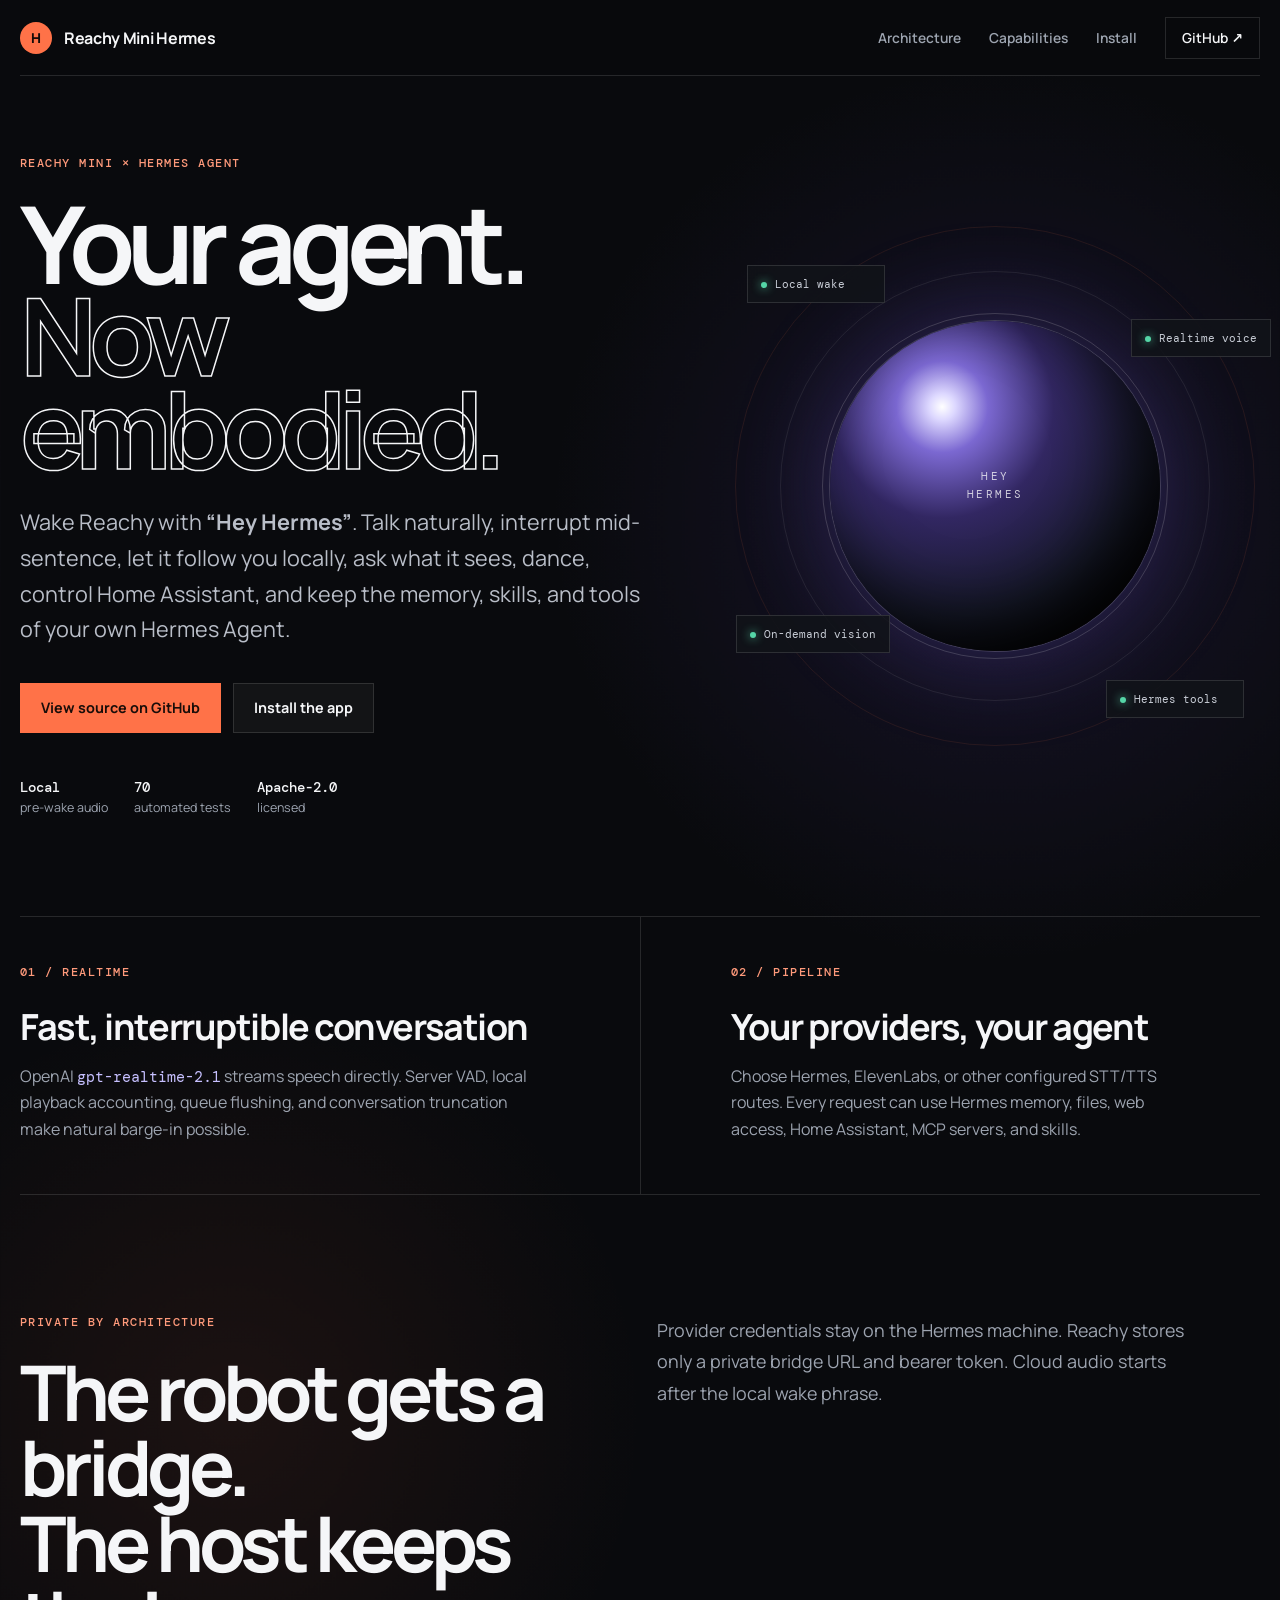
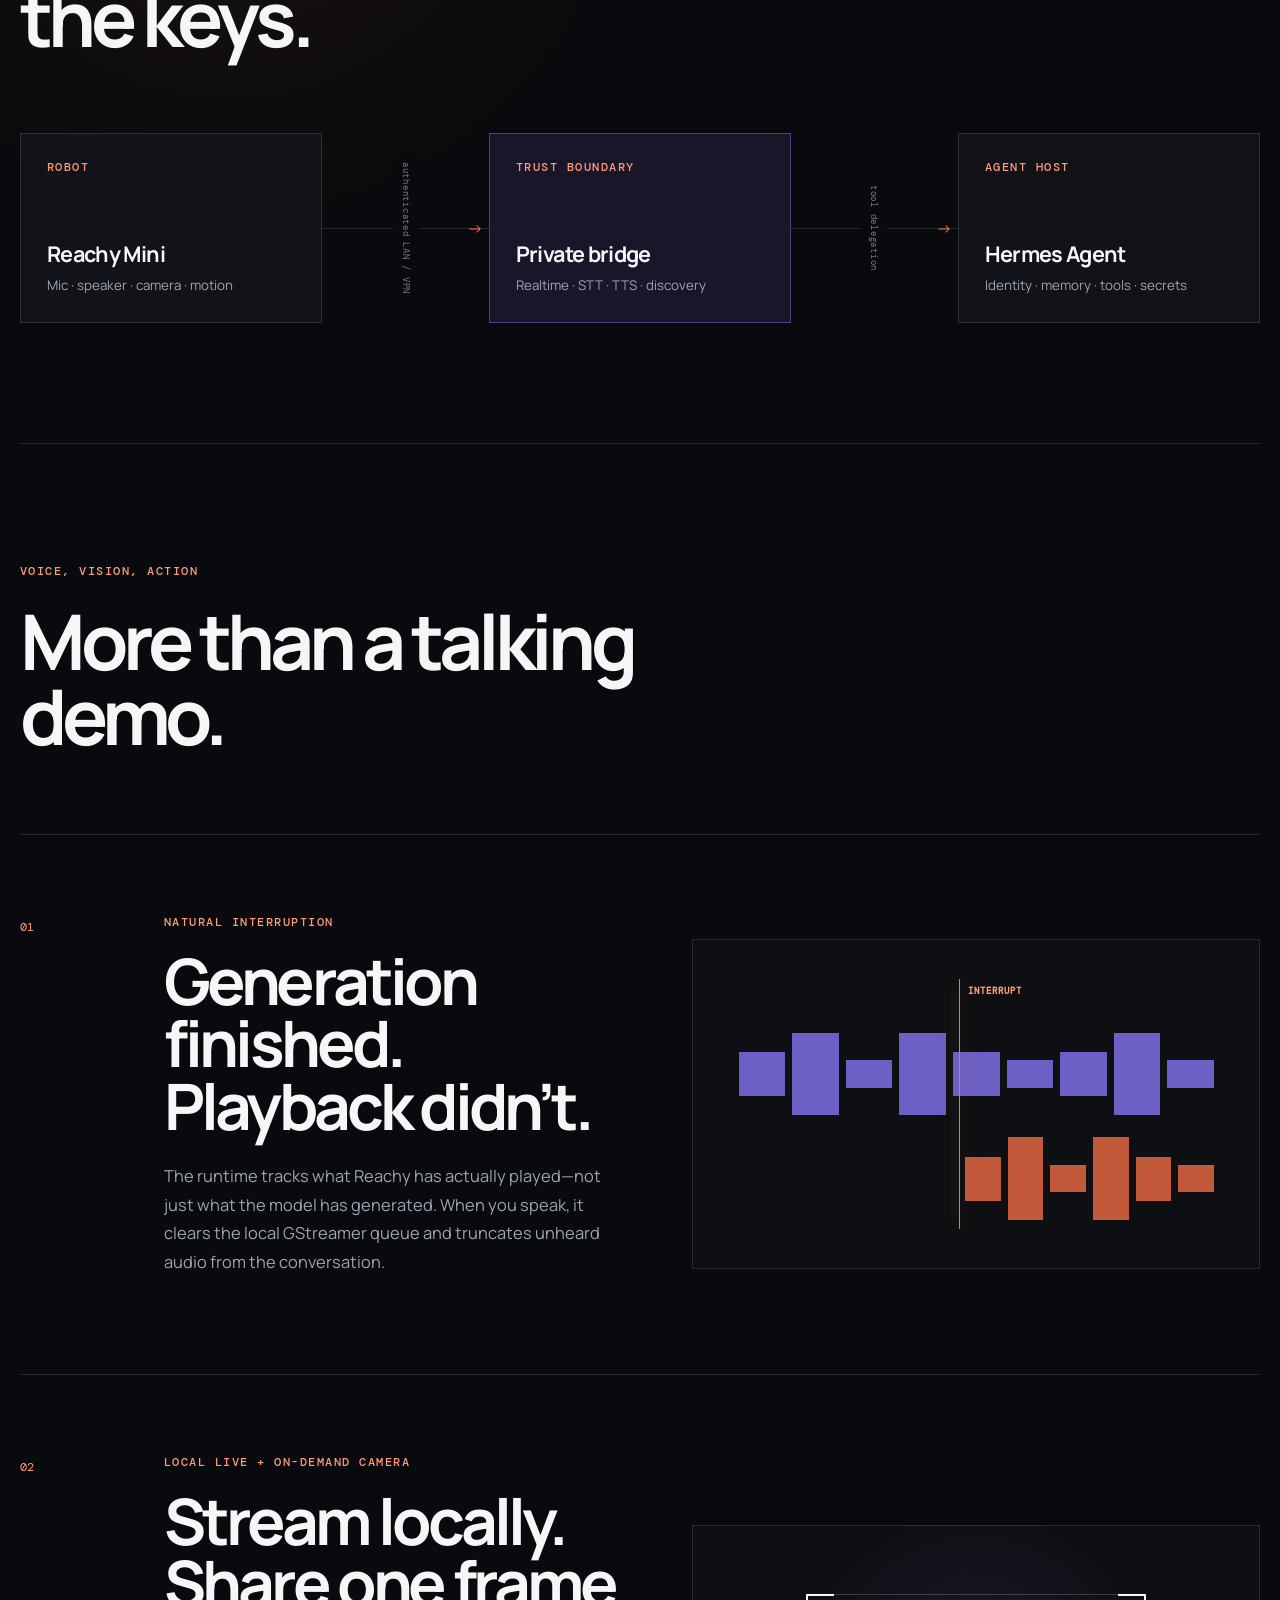
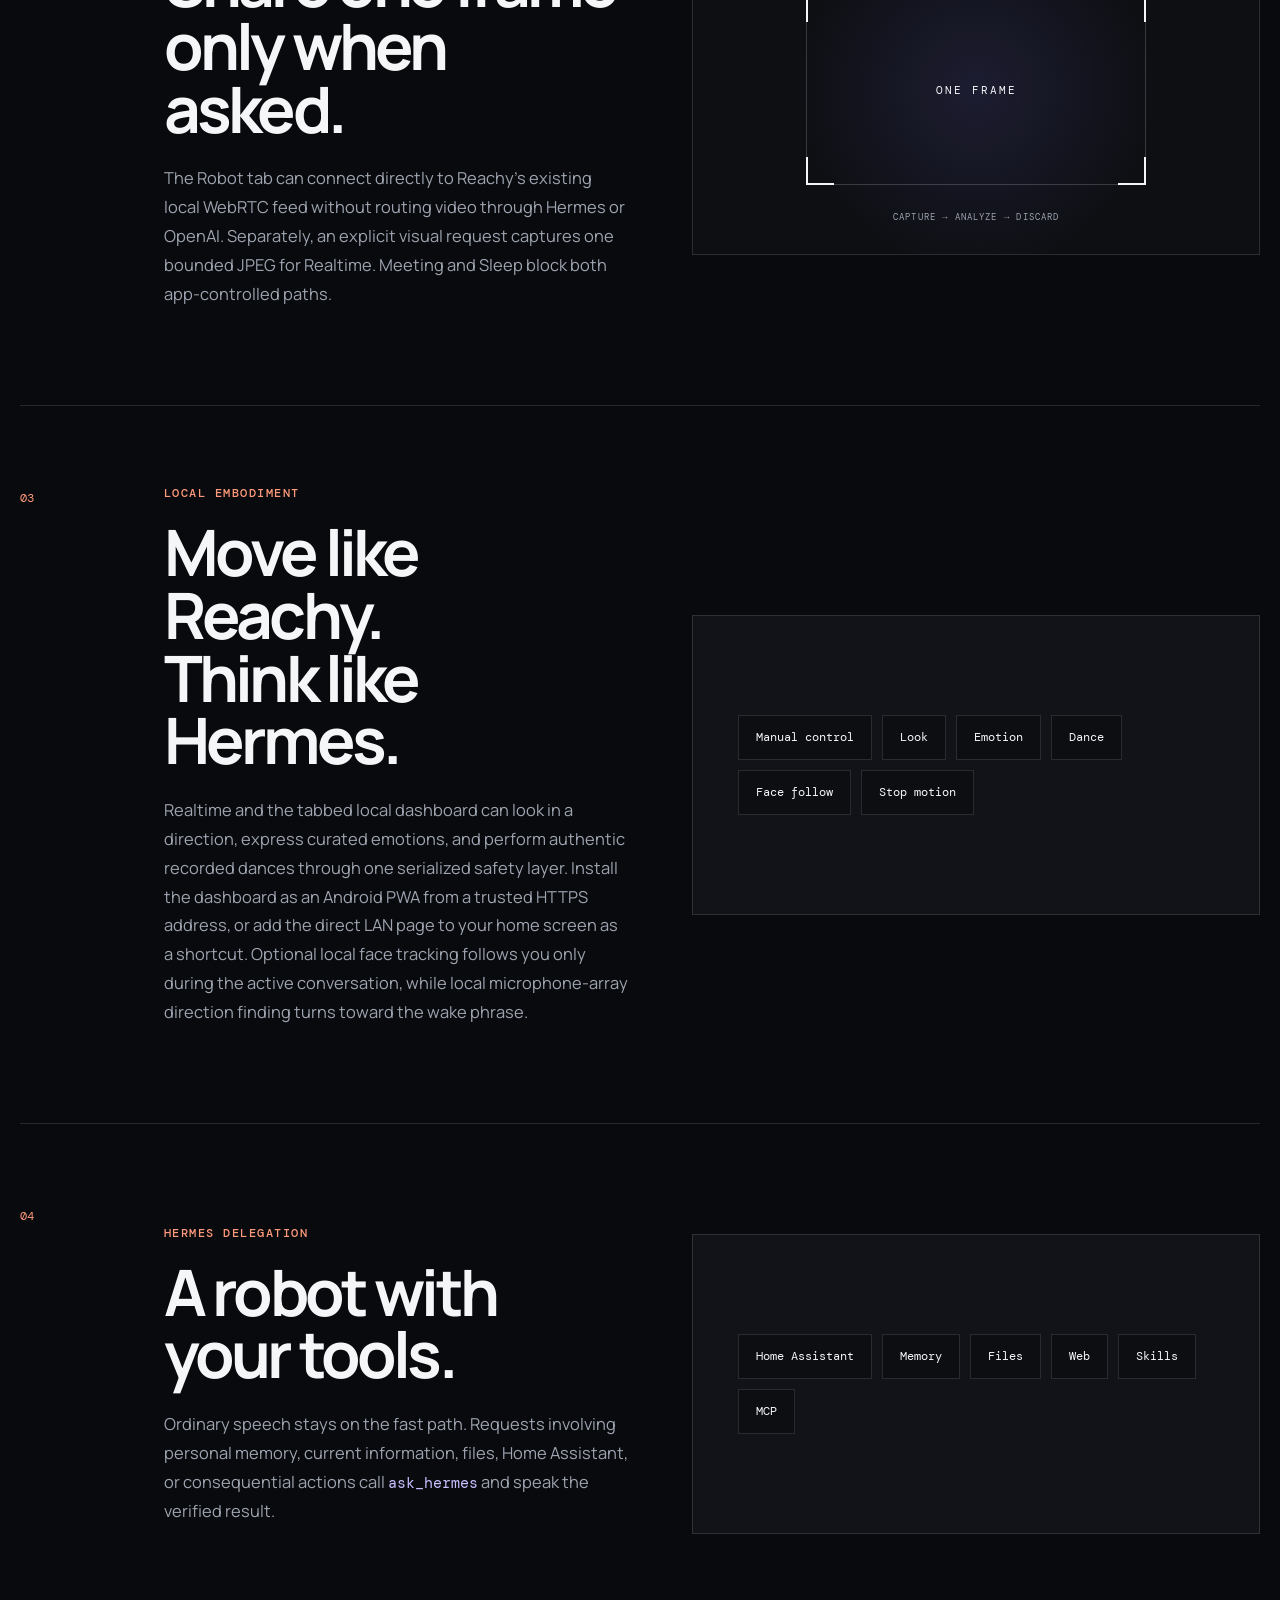
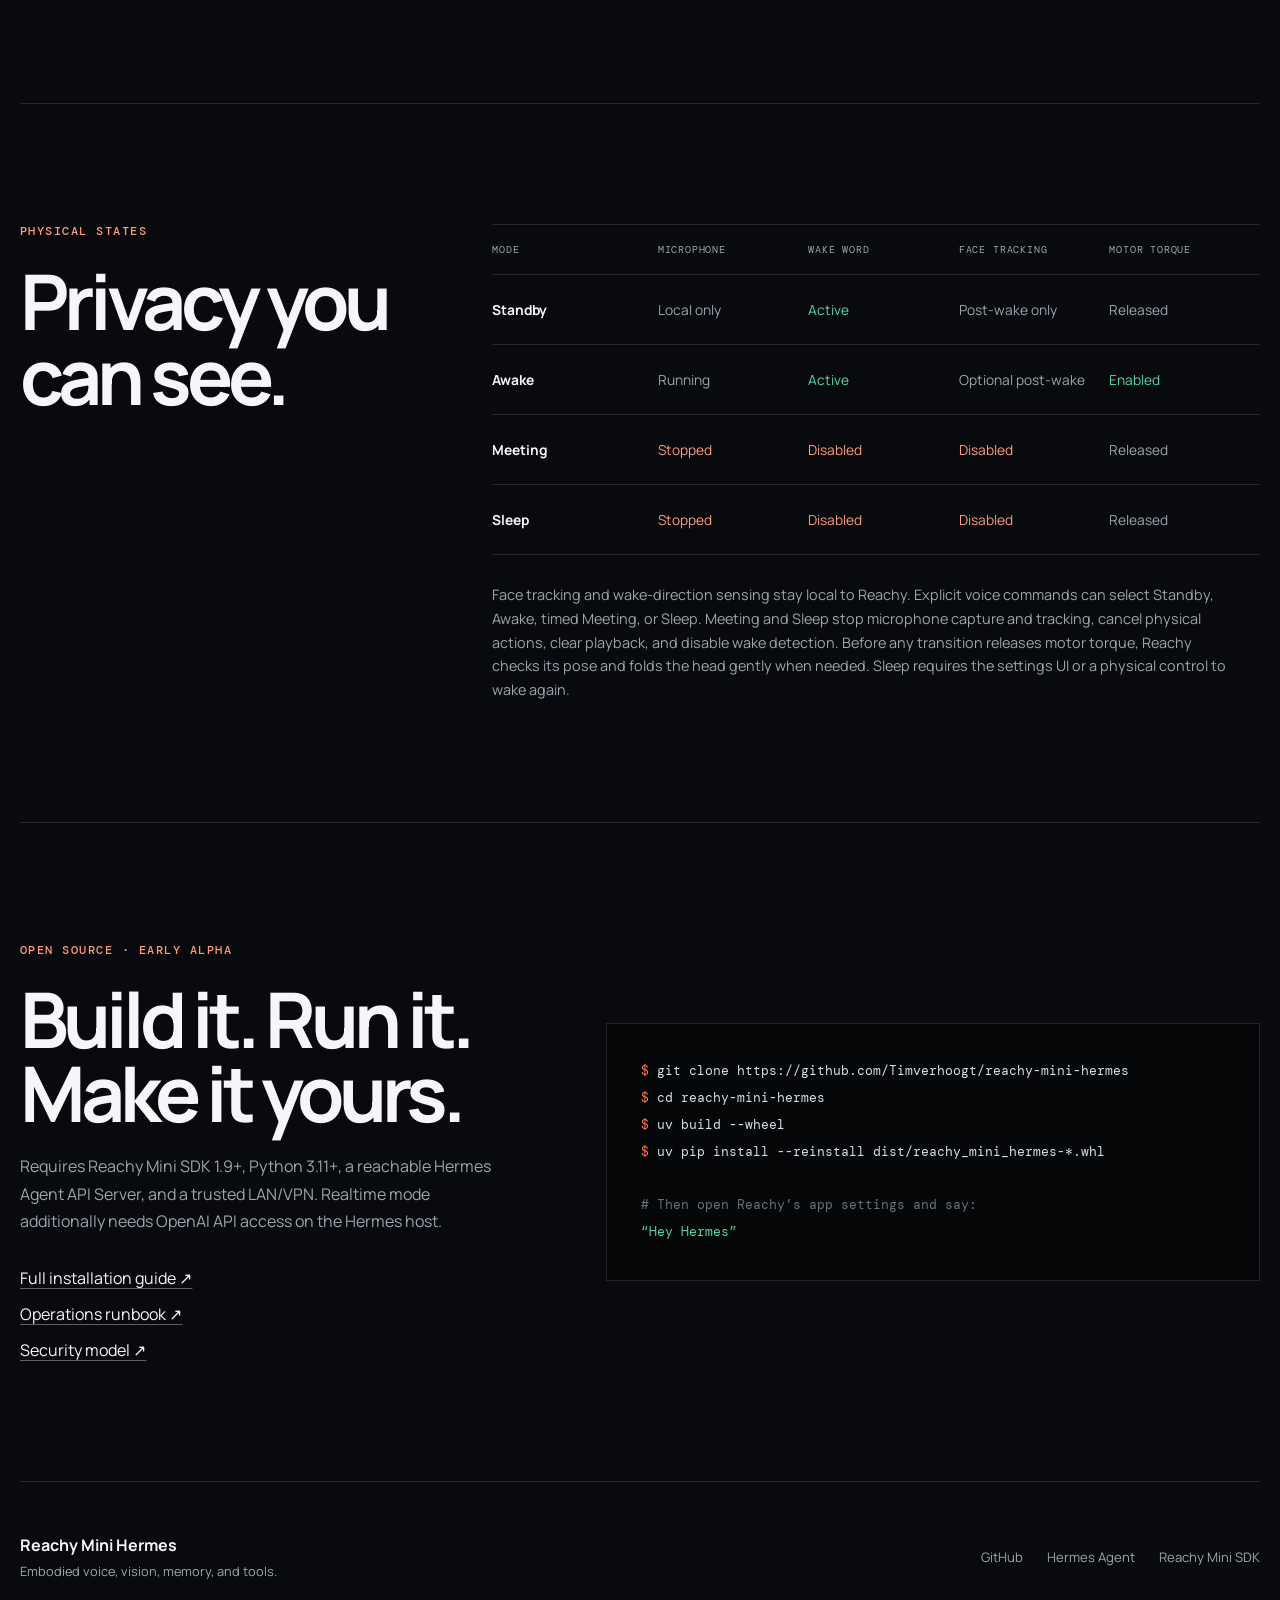
==== index.html @ ac06b289 "feat: add private local camera viewer" ====
<!doctype html>
<html lang="en">
<head>
  <meta charset="utf-8" />
  <meta name="viewport" content="width=device-width,initial-scale=1" />
  <meta name="description" content="Give Reachy Mini the voice, vision, memory, tools, and smart-home access of your own Hermes Agent." />
  <title>Reachy Mini Hermes — embodied voice, vision, and tools</title>
  <link rel="stylesheet" href="style.css" />
</head>
<body>
  <header class="site-header">
    <a class="brand" href="#top" aria-label="Reachy Mini Hermes home"><span class="brand-mark">H</span><span>Reachy Mini Hermes</span></a>
    <nav aria-label="Primary navigation">
      <a href="#architecture">Architecture</a>
      <a href="#capabilities">Capabilities</a>
      <a href="#install">Install</a>
      <a class="nav-cta" href="https://github.com/Timverhoogt/reachy-mini-hermes">GitHub ↗</a>
    </nav>
  </header>

  <main id="top">
    <section class="hero">
      <div class="hero-copy">
        <p class="eyebrow">REACHY MINI × HERMES AGENT</p>
        <h1>Your agent.<br /><em>Now embodied.</em></h1>
        <p class="lede">Wake Reachy with <strong>“Hey Hermes”</strong>. Talk naturally, interrupt mid-sentence, let it follow you locally, ask what it sees, dance, control Home Assistant, and keep the memory, skills, and tools of your own Hermes Agent.</p>
        <div class="hero-actions">
          <a class="button primary" href="https://github.com/Timverhoogt/reachy-mini-hermes">View source on GitHub</a>
          <a class="button secondary" href="#install">Install the app</a>
        </div>
        <div class="proof" aria-label="Project facts">
          <span><strong>Local</strong> pre-wake audio</span>
          <span><strong>70</strong> automated tests</span>
          <span><strong>Apache-2.0</strong> licensed</span>
        </div>
      </div>

      <div class="hero-system" aria-label="Animated voice system diagram">
        <div class="signal signal-a"></div>
        <div class="signal signal-b"></div>
        <div class="orb"><span>HEY<br />HERMES</span></div>
        <div class="state state-wake"><i></i>Local wake</div>
        <div class="state state-voice"><i></i>Realtime voice</div>
        <div class="state state-vision"><i></i>On-demand vision</div>
        <div class="state state-tools"><i></i>Hermes tools</div>
      </div>
    </section>

    <section class="mode-strip" aria-label="Conversation modes">
      <article>
        <p class="number">01 / REALTIME</p>
        <h2>Fast, interruptible conversation</h2>
        <p>OpenAI <code>gpt-realtime-2.1</code> streams speech directly. Server VAD, local playback accounting, queue flushing, and conversation truncation make natural barge-in possible.</p>
      </article>
      <article>
        <p class="number">02 / PIPELINE</p>
        <h2>Your providers, your agent</h2>
        <p>Choose Hermes, ElevenLabs, or other configured STT/TTS routes. Every request can use Hermes memory, files, web access, Home Assistant, MCP servers, and skills.</p>
      </article>
    </section>

    <section class="architecture section" id="architecture">
      <div class="section-heading">
        <p class="eyebrow">PRIVATE BY ARCHITECTURE</p>
        <h2>The robot gets a bridge.<br />The host keeps the keys.</h2>
        <p>Provider credentials stay on the Hermes machine. Reachy stores only a private bridge URL and bearer token. Cloud audio starts after the local wake phrase.</p>
      </div>
      <div class="flow" role="img" aria-label="Reachy to Hermes architecture flow">
        <div class="flow-node">
          <span class="node-label">ROBOT</span>
          <strong>Reachy Mini</strong>
          <small>Mic · speaker · camera · motion</small>
        </div>
        <div class="flow-link"><span>authenticated LAN / VPN</span></div>
        <div class="flow-node accent-node">
          <span class="node-label">TRUST BOUNDARY</span>
          <strong>Private bridge</strong>
          <small>Realtime · STT · TTS · discovery</small>
        </div>
        <div class="flow-link"><span>tool delegation</span></div>
        <div class="flow-node">
          <span class="node-label">AGENT HOST</span>
          <strong>Hermes Agent</strong>
          <small>Identity · memory · tools · secrets</small>
        </div>
      </div>
    </section>

    <section class="capabilities section" id="capabilities">
      <div class="section-heading compact">
        <p class="eyebrow">VOICE, VISION, ACTION</p>
        <h2>More than a talking demo.</h2>
      </div>

      <article class="feature feature-interrupt">
        <div class="feature-index">01</div>
        <div class="feature-copy">
          <p class="feature-tag">NATURAL INTERRUPTION</p>
          <h3>Generation finished.<br />Playback didn’t.</h3>
          <p>The runtime tracks what Reachy has actually played—not just what the model has generated. When you speak, it clears the local GStreamer queue and truncates unheard audio from the conversation.</p>
        </div>
        <div class="wave-panel" aria-hidden="true">
          <div class="wave assistant"><span></span><span></span><span></span><span></span><span></span><span></span><span></span><span></span><span></span></div>
          <div class="cut-line"><b>INTERRUPT</b></div>
          <div class="wave human"><span></span><span></span><span></span><span></span><span></span><span></span></div>
        </div>
      </article>

      <article class="feature feature-camera">
        <div class="feature-index">02</div>
        <div class="feature-copy">
          <p class="feature-tag">LOCAL LIVE + ON-DEMAND CAMERA</p>
          <h3>Stream locally. Share one frame only when asked.</h3>
          <p>The Robot tab can connect directly to Reachy's existing local WebRTC feed without routing video through Hermes or OpenAI. Separately, an explicit visual request captures one bounded JPEG for Realtime. Meeting and Sleep block both app-controlled paths.</p>
        </div>
        <div class="camera-panel" aria-hidden="true">
          <div class="viewfinder"><i></i><i></i><i></i><i></i><span>ONE FRAME</span></div>
          <p>CAPTURE → ANALYZE → DISCARD</p>
        </div>
      </article>

      <article class="feature feature-tools">
        <div class="feature-index">03</div>
        <div class="feature-copy">
          <p class="feature-tag">LOCAL EMBODIMENT</p>
          <h3>Move like Reachy.<br />Think like Hermes.</h3>
          <p>Realtime and the tabbed local dashboard can look in a direction, express curated emotions, and perform authentic recorded dances through one serialized safety layer. Install the dashboard as an Android PWA from a trusted HTTPS address, or add the direct LAN page to your home screen as a shortcut. Optional local face tracking follows you only during the active conversation, while local microphone-array direction finding turns toward the wake phrase.</p>
        </div>
        <div class="tool-list" aria-label="Reachy embodiment capabilities">
          <span>Manual control</span><span>Look</span><span>Emotion</span><span>Dance</span><span>Face follow</span><span>Stop motion</span>
        </div>
      </article>

      <article class="feature feature-tools">
        <div class="feature-index">04</div>
        <div class="feature-copy">
          <p class="feature-tag">HERMES DELEGATION</p>
          <h3>A robot with your tools.</h3>
          <p>Ordinary speech stays on the fast path. Requests involving personal memory, current information, files, Home Assistant, or consequential actions call <code>ask_hermes</code> and speak the verified result.</p>
        </div>
        <div class="tool-list" aria-label="Examples of Hermes capabilities">
          <span>Home Assistant</span><span>Memory</span><span>Files</span><span>Web</span><span>Skills</span><span>MCP</span>
        </div>
      </article>
    </section>

    <section class="privacy section">
      <div class="section-heading compact">
        <p class="eyebrow">PHYSICAL STATES</p>
        <h2>Privacy you can see.</h2>
      </div>
      <div class="state-table" role="table" aria-label="Power and privacy modes">
        <div class="state-row header-row" role="row"><span>Mode</span><span>Microphone</span><span>Wake word</span><span>Face tracking</span><span>Motor torque</span></div>
        <div class="state-row" role="row"><strong>Standby</strong><span>Local only</span><span class="on">Active</span><span>Post-wake only</span><span>Released</span></div>
        <div class="state-row" role="row"><strong>Awake</strong><span>Running</span><span class="on">Active</span><span>Optional post-wake</span><span class="on">Enabled</span></div>
        <div class="state-row" role="row"><strong>Meeting</strong><span class="off">Stopped</span><span class="off">Disabled</span><span class="off">Disabled</span><span>Released</span></div>
        <div class="state-row" role="row"><strong>Sleep</strong><span class="off">Stopped</span><span class="off">Disabled</span><span class="off">Disabled</span><span>Released</span></div>
      </div>
      <p class="privacy-note">Face tracking and wake-direction sensing stay local to Reachy. Explicit voice commands can select Standby, Awake, timed Meeting, or Sleep. Meeting and Sleep stop microphone capture and tracking, cancel physical actions, clear playback, and disable wake detection. Before any transition releases motor torque, Reachy checks its pose and folds the head gently when needed. Sleep requires the settings UI or a physical control to wake again.</p>
    </section>

    <section class="install section" id="install">
      <div class="install-copy">
        <p class="eyebrow">OPEN SOURCE · EARLY ALPHA</p>
        <h2>Build it. Run it.<br />Make it yours.</h2>
        <p>Requires Reachy Mini SDK 1.9+, Python 3.11+, a reachable Hermes Agent API Server, and a trusted LAN/VPN. Realtime mode additionally needs OpenAI API access on the Hermes host.</p>
        <div class="install-links">
          <a href="https://github.com/Timverhoogt/reachy-mini-hermes#1-prepare-hermes-agent">Full installation guide ↗</a>
          <a href="https://github.com/Timverhoogt/reachy-mini-hermes/blob/main/OPERATIONS.md">Operations runbook ↗</a>
          <a href="https://github.com/Timverhoogt/reachy-mini-hermes/blob/main/SECURITY.md">Security model ↗</a>
        </div>
      </div>
      <pre class="terminal" aria-label="Installation commands"><span>$</span> git clone https://github.com/Timverhoogt/reachy-mini-hermes
<span>$</span> cd reachy-mini-hermes
<span>$</span> uv build --wheel
<span>$</span> uv pip install --reinstall dist/reachy_mini_hermes-*.whl

<span class="terminal-comment"># Then open Reachy’s app settings and say:</span>
<span class="terminal-accent">“Hey Hermes”</span></pre>
    </section>
  </main>

  <footer>
    <div><strong>Reachy Mini Hermes</strong><span>Embodied voice, vision, memory, and tools.</span></div>
    <nav aria-label="Footer navigation">
      <a href="https://github.com/Timverhoogt/reachy-mini-hermes">GitHub</a>
      <a href="https://github.com/NousResearch/hermes-agent">Hermes Agent</a>
      <a href="https://github.com/pollen-robotics/reachy_mini">Reachy Mini SDK</a>
    </nav>
  </footer>
</body>
</html>
---- style.css ----
@import url('https://fonts.googleapis.com/css2?family=DM+Mono:wght@400;500&family=Manrope:wght@400;500;600;700;800&display=swap');

:root {
  color-scheme: dark;
  font-family: "Manrope", ui-sans-serif, system-ui, sans-serif;
  color: #f5f6f8;
  background: #090a0d;
  --bg: #090a0d;
  --surface: #111318;
  --surface-2: #171a20;
  --ink: #f5f6f8;
  --muted: #9da4b0;
  --line: rgba(255,255,255,.12);
  --orange: #ff7248;
  --orange-soft: #ff9a7b;
  --violet: #8c7bff;
  --green: #55d6a7;
  --mono: "DM Mono", ui-monospace, monospace;
}

* { box-sizing: border-box; }
html { scroll-behavior: smooth; }
body {
  margin: 0;
  background:
    radial-gradient(circle at 78% 8%, rgba(100, 72, 196, .16), transparent 28rem),
    radial-gradient(circle at 18% 22%, rgba(255, 114, 72, .08), transparent 26rem),
    var(--bg);
  color: var(--ink);
}
a { color: inherit; }
code { font-family: var(--mono); color: #c7c0ff; font-size: .92em; }

.site-header {
  position: sticky;
  top: 0;
  z-index: 10;
  width: min(1240px, calc(100% - 40px));
  height: 76px;
  margin: 0 auto;
  display: flex;
  align-items: center;
  border-bottom: 1px solid var(--line);
  background: rgba(9,10,13,.82);
  backdrop-filter: blur(16px);
}
.brand { display: flex; align-items: center; gap: 12px; text-decoration: none; font-weight: 700; letter-spacing: -.02em; }
.brand-mark { display: grid; place-items: center; width: 32px; height: 32px; background: var(--orange); color: #140b08; border-radius: 50%; font-size: .85rem; font-weight: 800; }
.site-header nav { margin-left: auto; display: flex; align-items: center; gap: 28px; }
.site-header nav a { color: var(--muted); text-decoration: none; font-size: .86rem; font-weight: 600; transition: color .2s ease; }
.site-header nav a:hover, .site-header nav a:focus-visible { color: var(--ink); }
.site-header .nav-cta { min-height: 42px; display: inline-flex; align-items: center; padding: 0 16px; border: 1px solid var(--line); color: var(--ink); }

main, footer { width: min(1240px, calc(100% - 40px)); margin: 0 auto; }
.hero {
  min-height: 760px;
  display: grid;
  grid-template-columns: 1.08fr .92fr;
  align-items: center;
  gap: clamp(40px, 7vw, 100px);
  padding: 80px 0 100px;
  border-bottom: 1px solid var(--line);
}
.eyebrow, .number, .feature-tag, .node-label {
  margin: 0;
  font-family: var(--mono);
  font-size: .72rem;
  font-weight: 500;
  letter-spacing: .13em;
  color: var(--orange-soft);
}
.hero h1 {
  margin: 26px 0 30px;
  font-size: clamp(4.2rem, 8.4vw, 8.1rem);
  line-height: .86;
  letter-spacing: -.075em;
  text-wrap: balance;
}
.hero h1 em { color: transparent; font-style: normal; -webkit-text-stroke: 1.5px #f5f6f8; }
.lede { max-width: 720px; margin: 0; color: #b9bec8; font-size: clamp(1.08rem, 1.8vw, 1.35rem); line-height: 1.65; text-wrap: pretty; }
.hero-actions { display: flex; flex-wrap: wrap; gap: 12px; margin-top: 36px; }
.button { min-height: 50px; display: inline-flex; align-items: center; justify-content: center; padding: 0 20px; border: 1px solid var(--line); text-decoration: none; font-size: .9rem; font-weight: 700; transition: transform .2s ease, background .2s ease; }
.button:hover, .button:focus-visible { transform: translateY(-2px); }
.button.primary { background: var(--orange); border-color: var(--orange); color: #190d09; }
.button.secondary { background: rgba(255,255,255,.04); }
.proof { display: flex; flex-wrap: wrap; gap: 26px; margin-top: 46px; color: var(--muted); font-size: .78rem; }
.proof span { display: flex; flex-direction: column; gap: 3px; }
.proof strong { color: var(--ink); font-family: var(--mono); font-weight: 500; font-size: .85rem; }

.hero-system { position: relative; min-height: 540px; display: grid; place-items: center; }
.orb {
  position: relative;
  z-index: 2;
  width: min(30vw, 330px);
  min-width: 260px;
  aspect-ratio: 1;
  display: grid;
  place-items: center;
  border-radius: 50%;
  background:
    radial-gradient(circle at 34% 26%, #fff 0, #ddd8ff 4%, #7b68d1 14%, #322762 34%, #151827 64%, #07080b 78%);
  box-shadow: 0 0 0 1px rgba(255,255,255,.16), 0 0 100px rgba(121,92,239,.28), inset -28px -30px 65px rgba(0,0,0,.62);
  animation: breathe 4.5s ease-in-out infinite;
}
.orb::before { content: ""; position: absolute; inset: -8px; border: 1px solid rgba(255,255,255,.16); border-radius: 50%; }
.orb span { font-family: var(--mono); text-align: center; letter-spacing: .24em; font-size: .66rem; line-height: 1.7; color: rgba(255,255,255,.76); }
.signal { position: absolute; width: 430px; aspect-ratio: 1; border: 1px solid rgba(255,255,255,.08); border-radius: 50%; }
.signal-b { width: 520px; border-color: rgba(255,114,72,.1); }
.state { position: absolute; z-index: 3; min-width: 138px; padding: 11px 13px; border: 1px solid var(--line); background: rgba(17,19,24,.88); font-family: var(--mono); font-size: .67rem; color: #c9ced7; }
.state i { display: inline-block; width: 6px; height: 6px; margin-right: 8px; border-radius: 50%; background: var(--green); box-shadow: 0 0 10px var(--green); }
.state-wake { top: 9%; left: 3%; }
.state-voice { top: 19%; right: -2%; }
.state-vision { bottom: 19%; left: 1%; }
.state-tools { right: 3%; bottom: 7%; }

.mode-strip { display: grid; grid-template-columns: 1fr 1fr; border-bottom: 1px solid var(--line); }
.mode-strip article { padding: 48px 7vw 52px 0; }
.mode-strip article + article { padding-left: 7vw; border-left: 1px solid var(--line); }
.mode-strip h2 { margin: 22px 0 12px; font-size: clamp(1.5rem, 3vw, 2.25rem); letter-spacing: -.04em; }
.mode-strip p:last-child { margin: 0; max-width: 560px; color: var(--muted); line-height: 1.65; }

.section { padding: 120px 0; border-bottom: 1px solid var(--line); }
.section-heading { display: grid; grid-template-columns: 1fr 1.1fr; column-gap: 7vw; align-items: start; }
.section-heading .eyebrow { grid-column: 1; }
.section-heading h2 { grid-column: 1; margin: 24px 0 0; font-size: clamp(3rem, 6vw, 5.8rem); line-height: .98; letter-spacing: -.065em; }
.section-heading > p:last-child { grid-column: 2; grid-row: 1 / span 2; margin: 0; max-width: 550px; color: var(--muted); font-size: 1.12rem; line-height: 1.75; }
.section-heading.compact { display: block; }
.section-heading.compact h2 { max-width: 800px; }

.flow { margin-top: 78px; display: grid; grid-template-columns: 1fr .55fr 1fr .55fr 1fr; align-items: stretch; }
.flow-node { min-height: 190px; padding: 26px; display: flex; flex-direction: column; border: 1px solid var(--line); background: var(--surface); }
.flow-node strong { margin: auto 0 8px; font-size: 1.35rem; letter-spacing: -.03em; }
.flow-node small { color: var(--muted); line-height: 1.5; }
.accent-node { background: #19162a; border-color: rgba(140,123,255,.42); }
.flow-link { position: relative; display: grid; place-items: center; color: #737a86; }
.flow-link::before { content: ""; position: absolute; left: 0; right: 0; height: 1px; background: var(--line); }
.flow-link::after { content: "→"; position: absolute; right: 6px; color: var(--orange); }
.flow-link span { position: relative; z-index: 1; padding: 7px; background: var(--bg); writing-mode: vertical-rl; font-family: var(--mono); font-size: .58rem; letter-spacing: .08em; }

.capabilities { padding-bottom: 60px; }
.feature { min-height: 520px; display: grid; grid-template-columns: 80px minmax(320px,.9fr) 1.1fr; gap: 5vw; align-items: center; padding: 80px 0; border-top: 1px solid var(--line); }
.capabilities .section-heading { margin-bottom: 80px; }
.feature-index { align-self: start; padding-top: 5px; font-family: var(--mono); font-size: .72rem; color: var(--orange-soft); }
.feature-copy h3 { margin: 20px 0 24px; font-size: clamp(2.5rem, 5vw, 4.8rem); line-height: .98; letter-spacing: -.06em; }
.feature-copy > p:last-child { max-width: 570px; color: var(--muted); line-height: 1.75; font-size: 1.03rem; }
.wave-panel, .camera-panel { position: relative; min-height: 330px; display: grid; place-items: center; border: 1px solid var(--line); background: #0d0f13; overflow: hidden; }
.wave { position: absolute; left: 8%; right: 8%; display: flex; align-items: center; gap: 7px; height: 110px; }
.wave span { flex: 1; height: 40%; background: var(--violet); opacity: .75; animation: pulse 1.1s ease-in-out infinite alternate; }
.wave span:nth-child(2n) { height: 75%; animation-delay: -.4s; }
.wave span:nth-child(3n) { height: 25%; animation-delay: -.7s; }
.wave.assistant { top: 24%; }
.wave.human { top: 56%; left: 48%; }
.wave.human span { background: var(--orange); }
.cut-line { position: absolute; top: 12%; bottom: 12%; left: 47%; width: 1px; background: var(--orange); box-shadow: 0 0 18px rgba(255,114,72,.65); }
.cut-line b { position: absolute; top: 6px; left: 9px; font-family: var(--mono); font-size: .58rem; letter-spacing: .1em; color: var(--orange-soft); }
.camera-panel { background: radial-gradient(circle, rgba(140,123,255,.13), transparent 55%), #0d0f13; }
.viewfinder { position: relative; width: min(70%, 340px); aspect-ratio: 16/9; display: grid; place-items: center; border: 1px solid rgba(255,255,255,.18); }
.viewfinder i { position: absolute; width: 28px; height: 28px; border-color: var(--orange); }
.viewfinder i:nth-child(1) { top: -1px; left: -1px; border-top: 2px solid; border-left: 2px solid; }
.viewfinder i:nth-child(2) { top: -1px; right: -1px; border-top: 2px solid; border-right: 2px solid; }
.viewfinder i:nth-child(3) { bottom: -1px; right: -1px; border-bottom: 2px solid; border-right: 2px solid; }
.viewfinder i:nth-child(4) { bottom: -1px; left: -1px; border-bottom: 2px solid; border-left: 2px solid; }
.viewfinder span { font-family: var(--mono); font-size: .7rem; letter-spacing: .18em; }
.camera-panel p { position: absolute; bottom: 22px; font-family: var(--mono); font-size: .58rem; letter-spacing: .12em; color: var(--muted); }
.tool-list { display: flex; flex-wrap: wrap; align-content: center; gap: 10px; min-height: 300px; padding: 45px; border: 1px solid var(--line); background: var(--surface); }
.tool-list span { padding: 14px 17px; border: 1px solid var(--line); background: #0c0e12; font-family: var(--mono); font-size: .72rem; }

.privacy { display: grid; grid-template-columns: .65fr 1.35fr; column-gap: 8vw; }
.privacy .section-heading { grid-column: 1; }
.state-table { grid-column: 2; border-top: 1px solid var(--line); }
.state-row { min-height: 70px; display: grid; grid-template-columns: 1.1fr repeat(4,1fr); align-items: center; border-bottom: 1px solid var(--line); color: var(--muted); font-size: .86rem; }
.state-row strong { color: var(--ink); }
.header-row { min-height: 50px; font-family: var(--mono); font-size: .63rem; letter-spacing: .08em; text-transform: uppercase; }
.state-row .on { color: var(--green); }
.state-row .off { color: var(--orange-soft); }
.privacy-note { grid-column: 2; max-width: 750px; margin: 28px 0 0; color: var(--muted); line-height: 1.65; font-size: .9rem; }

.install { display: grid; grid-template-columns: .85fr 1.15fr; gap: 8vw; align-items: center; }
.install h2 { margin: 24px 0; font-size: clamp(3.2rem, 6vw, 5.7rem); line-height: .96; letter-spacing: -.065em; }
.install-copy > p:not(.eyebrow) { color: var(--muted); line-height: 1.7; }
.install-links { display: flex; flex-direction: column; align-items: flex-start; gap: 14px; margin-top: 32px; }
.install-links a { text-underline-offset: 4px; text-decoration-color: rgba(255,255,255,.35); }
.terminal { margin: 0; padding: 34px; border: 1px solid var(--line); background: #050608; color: #d8dce4; font-family: var(--mono); font-size: clamp(.68rem, 1.1vw, .84rem); line-height: 2; overflow-x: auto; }
.terminal > span { color: var(--orange); }
.terminal .terminal-comment { color: #68707d; }
.terminal .terminal-accent { color: var(--green); }

footer { min-height: 150px; display: flex; align-items: center; gap: 30px; }
footer div { display: flex; flex-direction: column; gap: 6px; }
footer div span { color: var(--muted); font-size: .8rem; }
footer nav { margin-left: auto; display: flex; gap: 24px; }
footer a { color: var(--muted); text-decoration: none; font-size: .82rem; }
footer a:hover, footer a:focus-visible { color: var(--ink); }

@keyframes breathe { 50% { transform: scale(1.025); filter: brightness(1.08); } }
@keyframes pulse { to { transform: scaleY(.35); opacity: .35; } }

@media (prefers-reduced-motion: reduce) {
  *, *::before, *::after { scroll-behavior: auto !important; animation: none !important; transition: none !important; }
}

@media (max-width: 980px) {
  .site-header nav a:not(.nav-cta) { display: none; }
  .hero { grid-template-columns: 1fr; padding-top: 90px; }
  .hero-system { min-height: 500px; }
  .orb { width: 300px; }
  .section-heading { grid-template-columns: 1fr; }
  .section-heading > p:last-child { grid-column: 1; grid-row: auto; margin-top: 34px; }
  .flow { grid-template-columns: 1fr; gap: 14px; }
  .flow-link { min-height: 45px; }
  .flow-link::before { top: 0; bottom: 0; left: 50%; right: auto; width: 1px; height: auto; }
  .flow-link::after { content: "↓"; right: auto; bottom: -2px; }
  .flow-link span { writing-mode: horizontal-tb; }
  .feature { grid-template-columns: 44px 1fr; }
  .feature > :last-child { grid-column: 2; width: 100%; }
  .privacy, .install { grid-template-columns: 1fr; }
  .state-table, .privacy-note { grid-column: 1; }
  .state-table { margin-top: 55px; }
  .terminal { margin-top: 25px; }
}

@media (max-width: 650px) {
  .site-header, main, footer { width: min(100% - 26px, 1240px); }
  .site-header { height: 66px; }
  .brand span:last-child { font-size: .82rem; }
  .nav-cta { padding: 0 12px !important; }
  .hero { min-height: auto; padding: 70px 0; }
  .hero h1 { font-size: clamp(3.7rem, 19vw, 5.7rem); }
  .hero-system { min-height: 420px; }
  .signal { width: 330px; }
  .signal-b { width: 390px; }
  .orb { min-width: 220px; width: 220px; }
  .state { min-width: 120px; font-size: .58rem; }
  .state-wake, .state-vision { left: 0; }
  .state-voice, .state-tools { right: 0; }
  .mode-strip { grid-template-columns: 1fr; }
  .mode-strip article { padding: 38px 0; }
  .mode-strip article + article { padding-left: 0; border-left: 0; border-top: 1px solid var(--line); }
  .section { padding: 85px 0; }
  .feature { grid-template-columns: 1fr; gap: 25px; padding: 62px 0; }
  .feature-index, .feature > :last-child { grid-column: 1; }
  .wave-panel, .camera-panel { min-height: 280px; }
  .tool-list { min-height: 220px; padding: 25px; }
  .state-row { grid-template-columns: 1.1fr repeat(4,.9fr); font-size: .62rem; gap: 5px; }
  .header-row { font-size: .54rem; }
  footer { align-items: flex-start; flex-direction: column; justify-content: center; }
  footer nav { margin-left: 0; flex-wrap: wrap; }
}
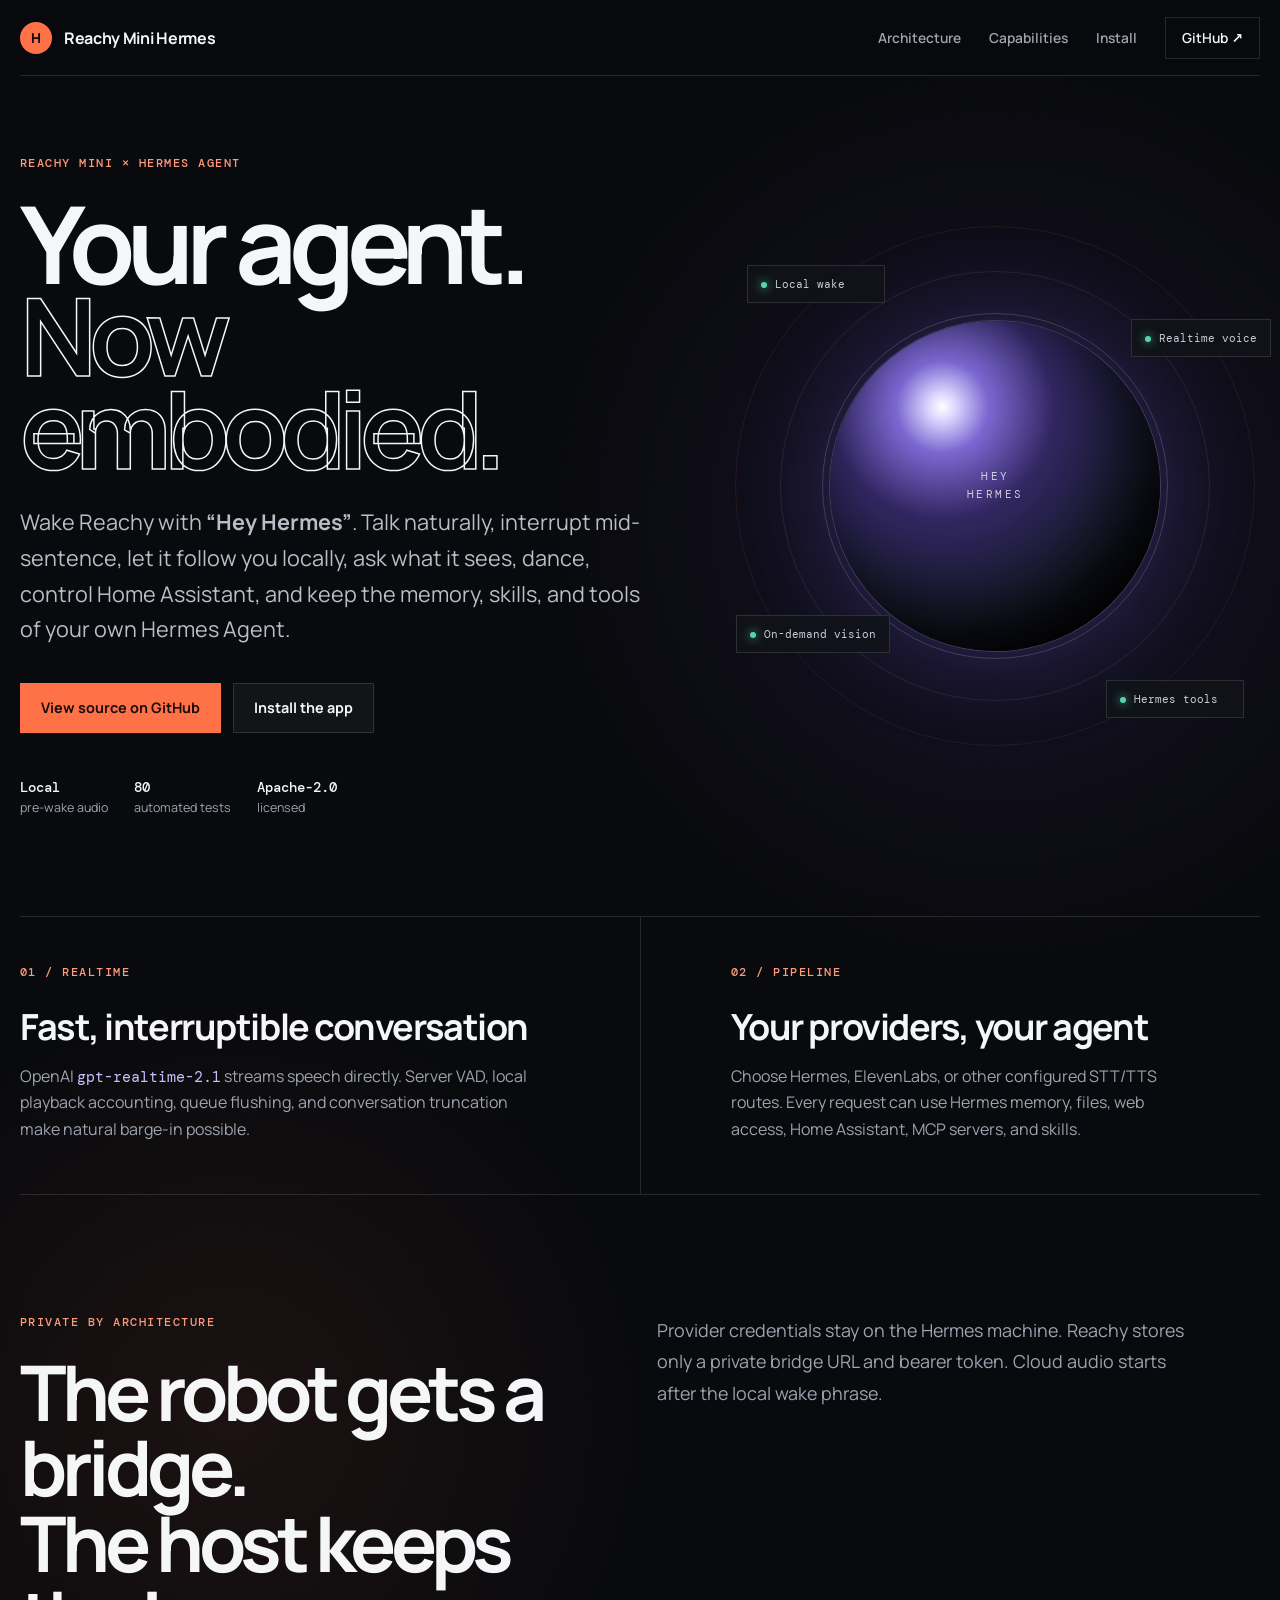
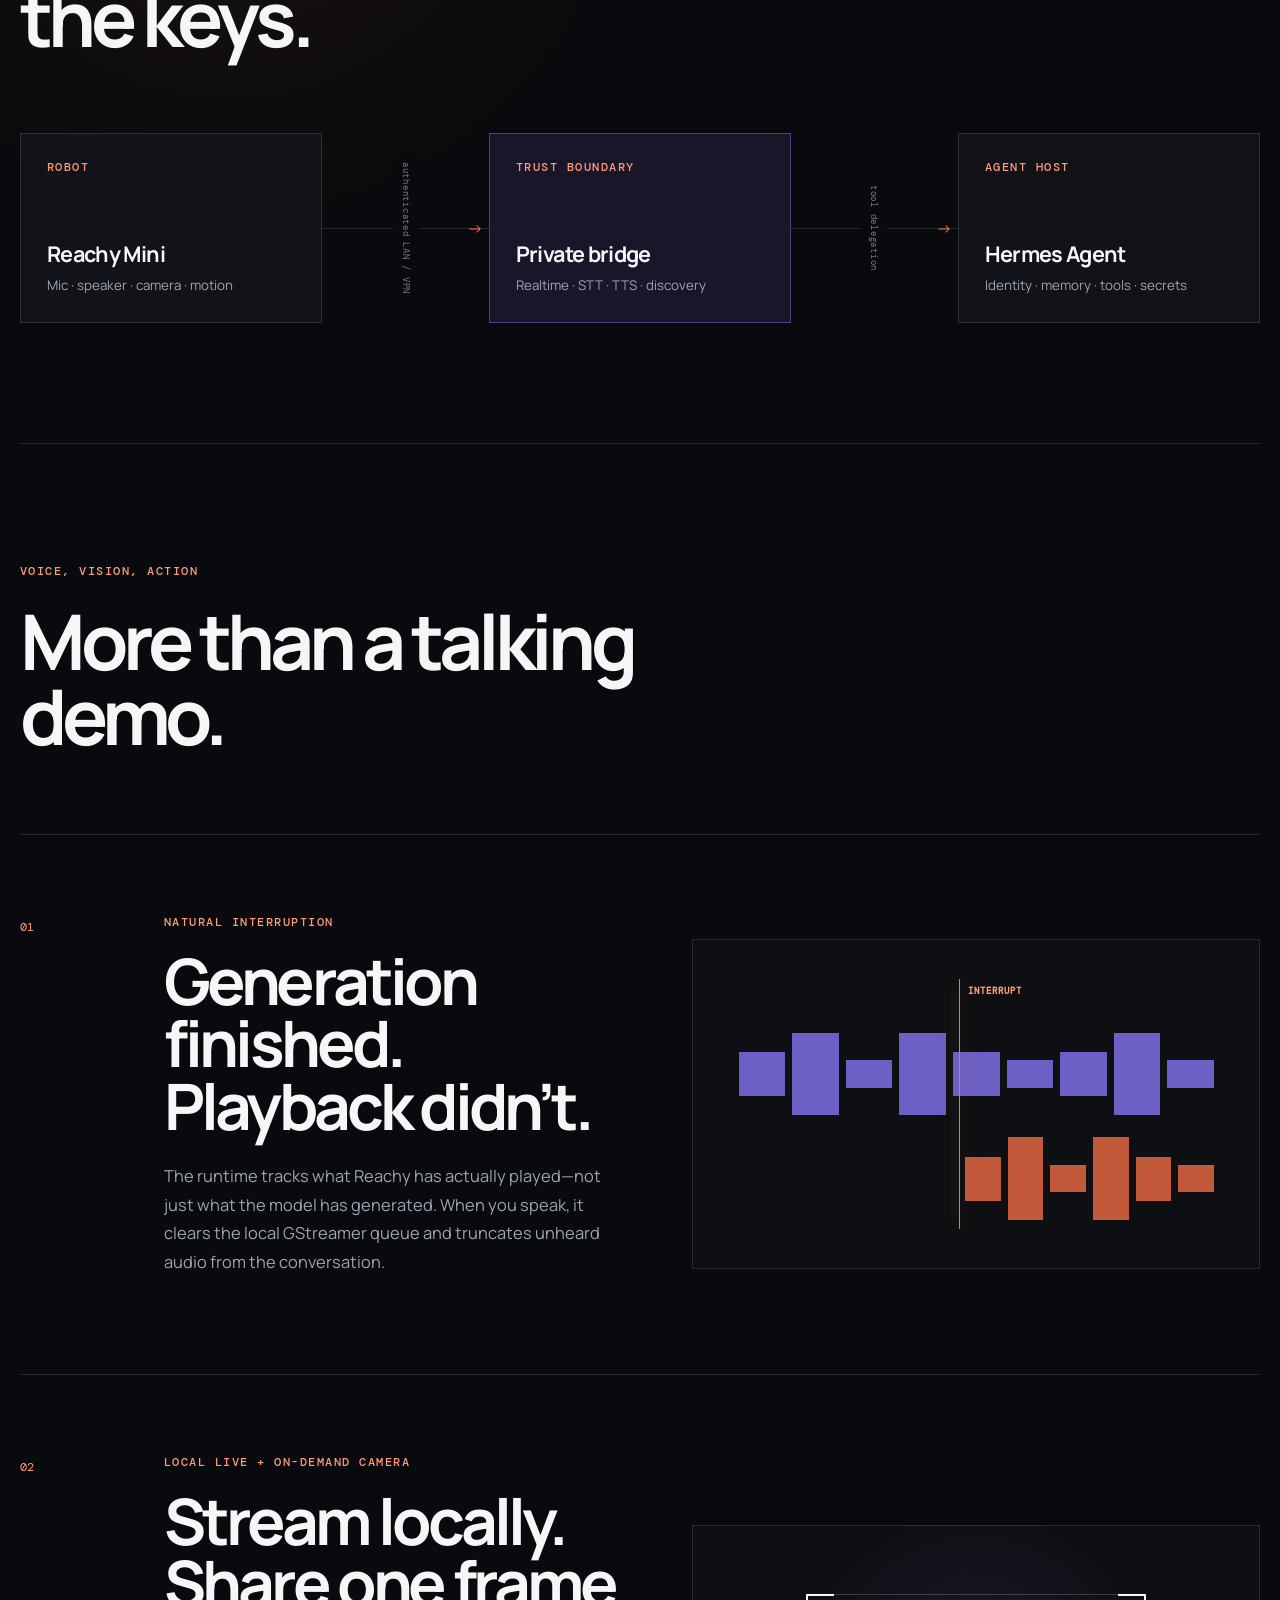
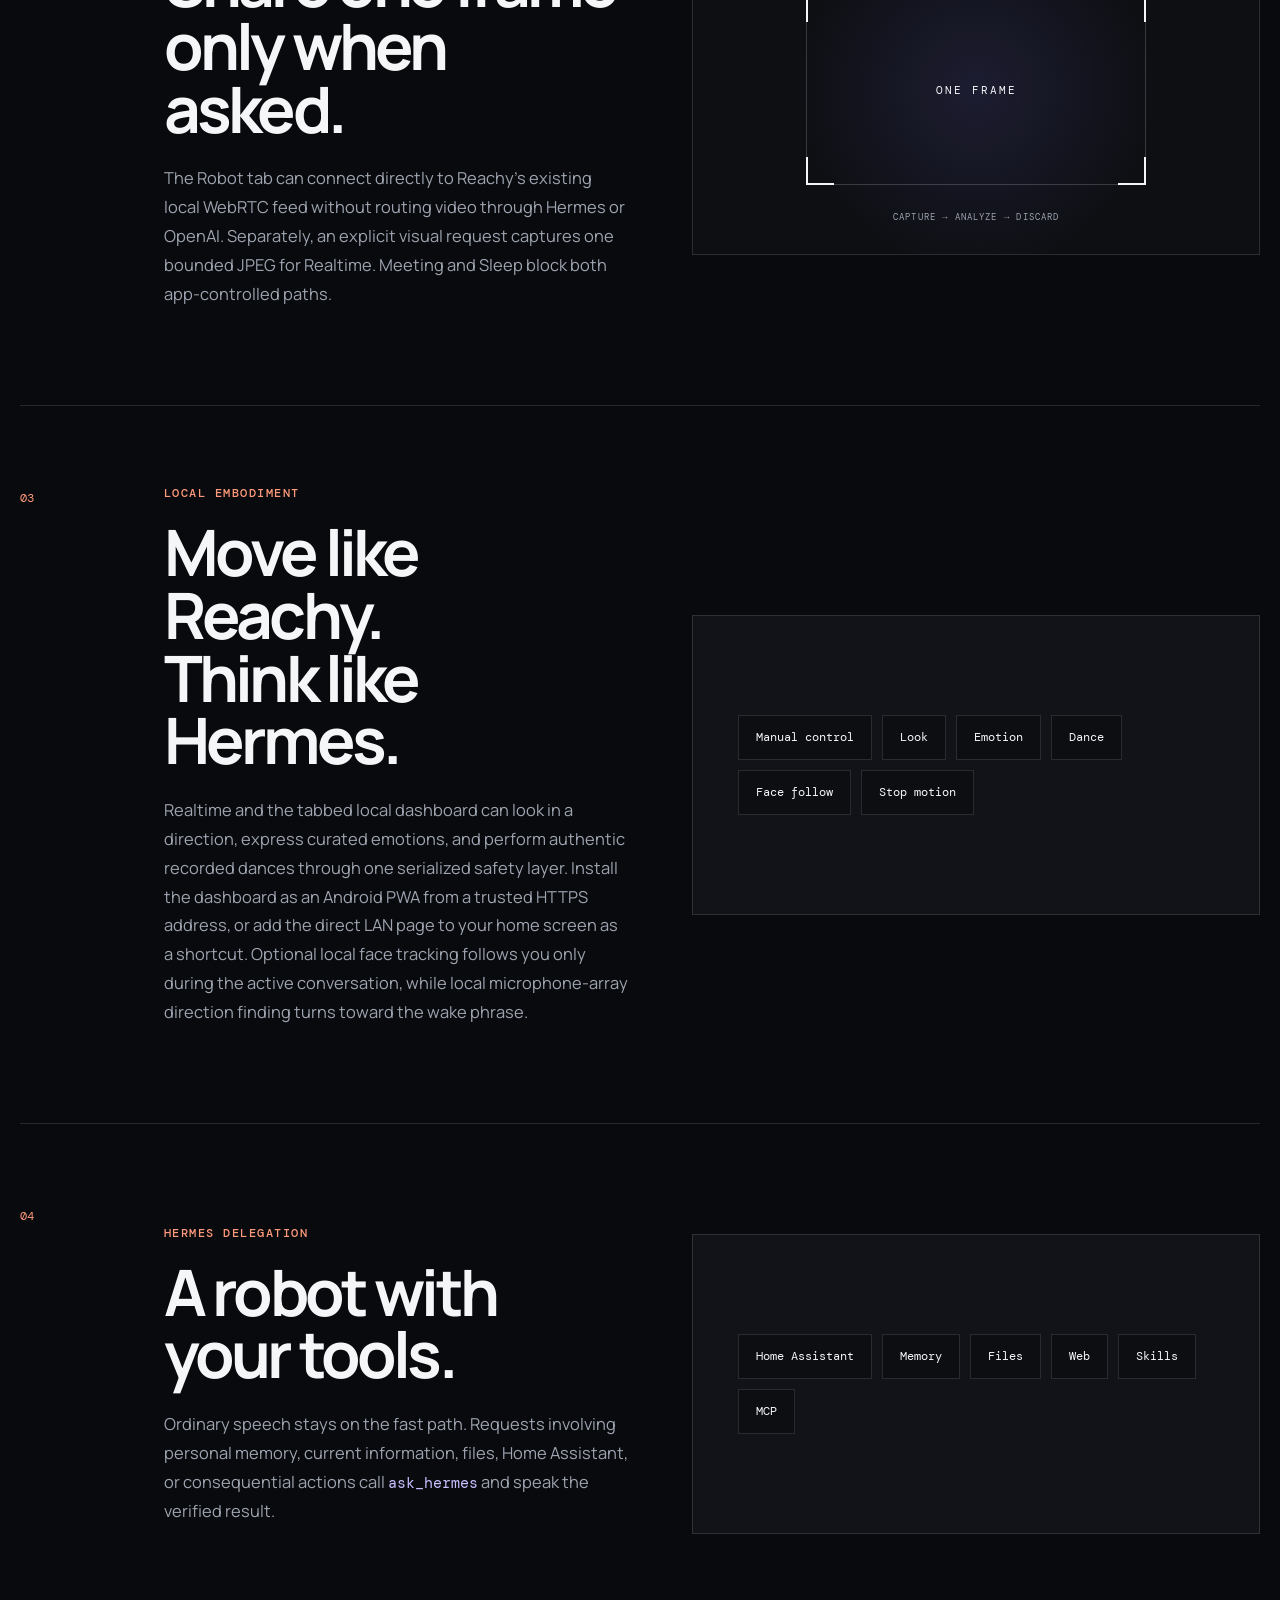
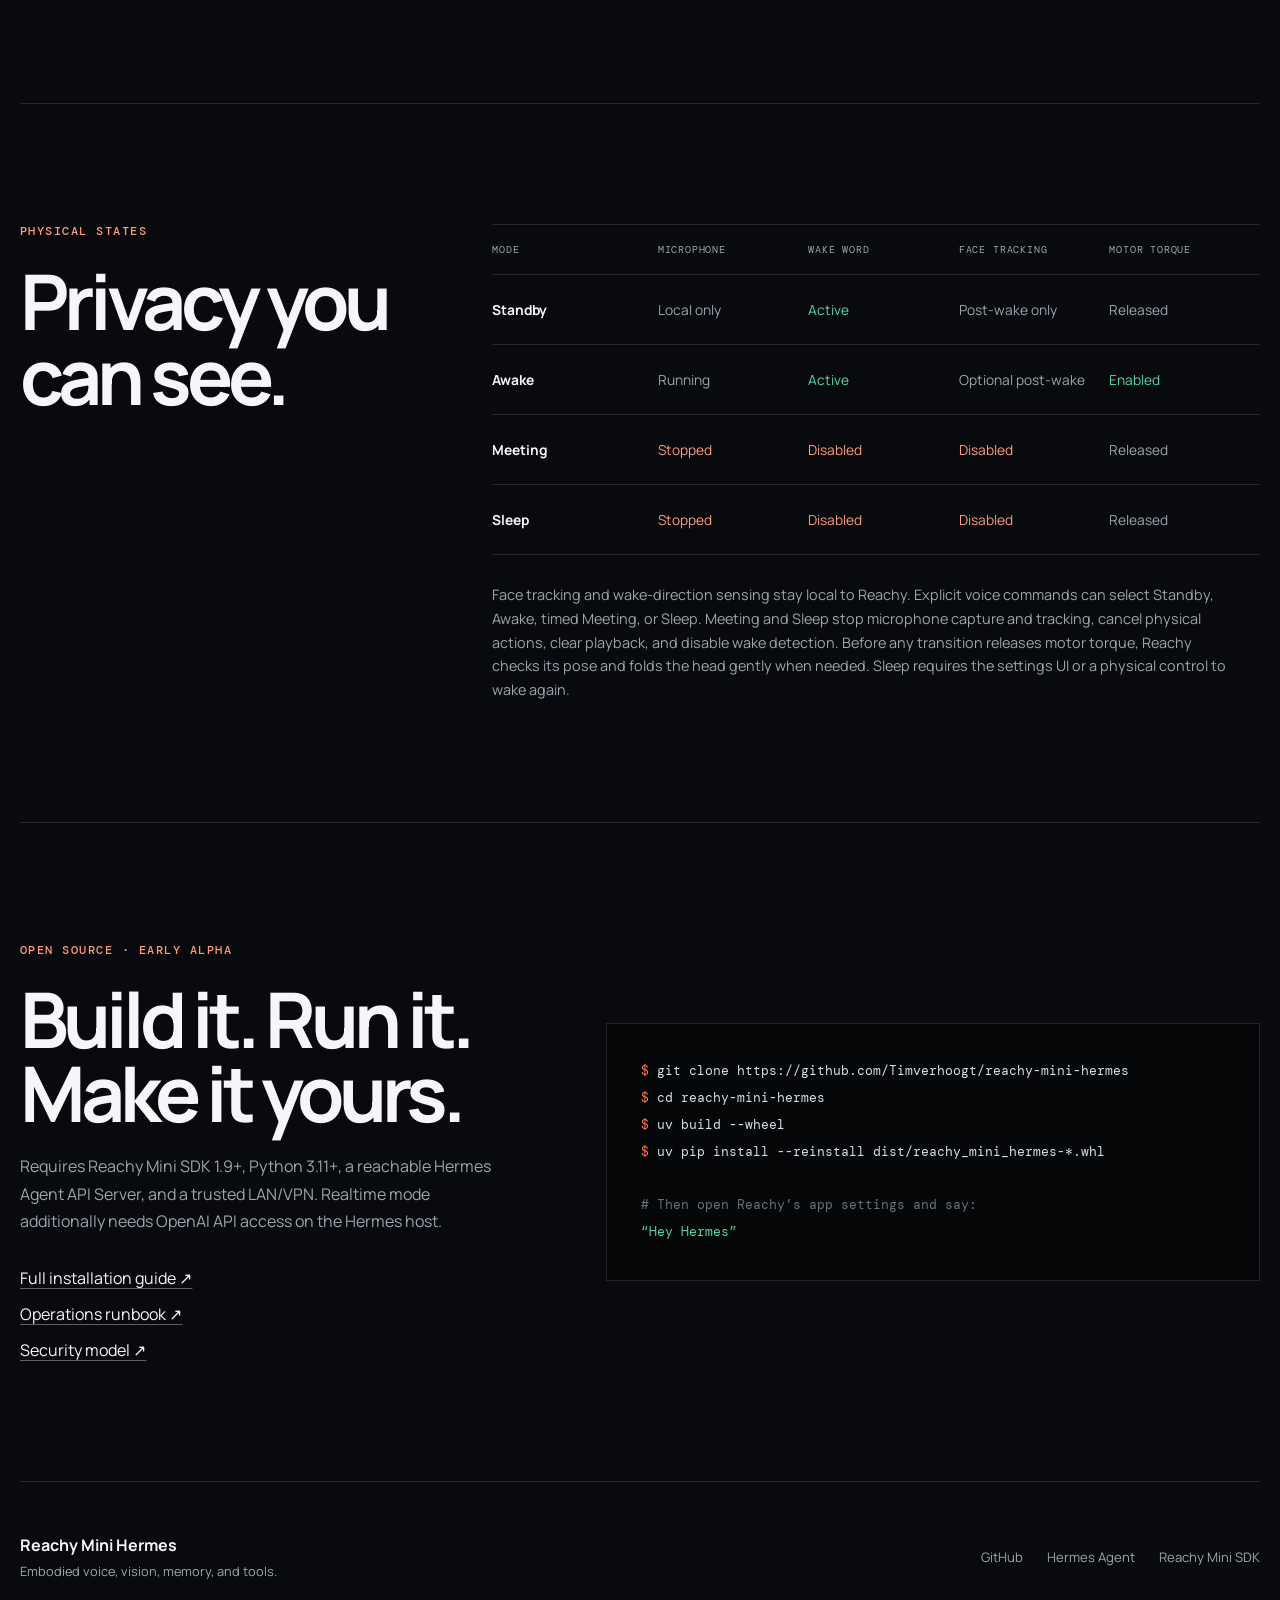
==== commit 02f3e6fe: "feat: refine safe remote motor controls" ====
--- a/index.html
+++ b/index.html
@@ -30,7 +30,7 @@
         </div>
         <div class="proof" aria-label="Project facts">
           <span><strong>Local</strong> pre-wake audio</span>
-          <span><strong>70</strong> automated tests</span>
+          <span><strong>80</strong> automated tests</span>
           <span><strong>Apache-2.0</strong> licensed</span>
         </div>
       </div>
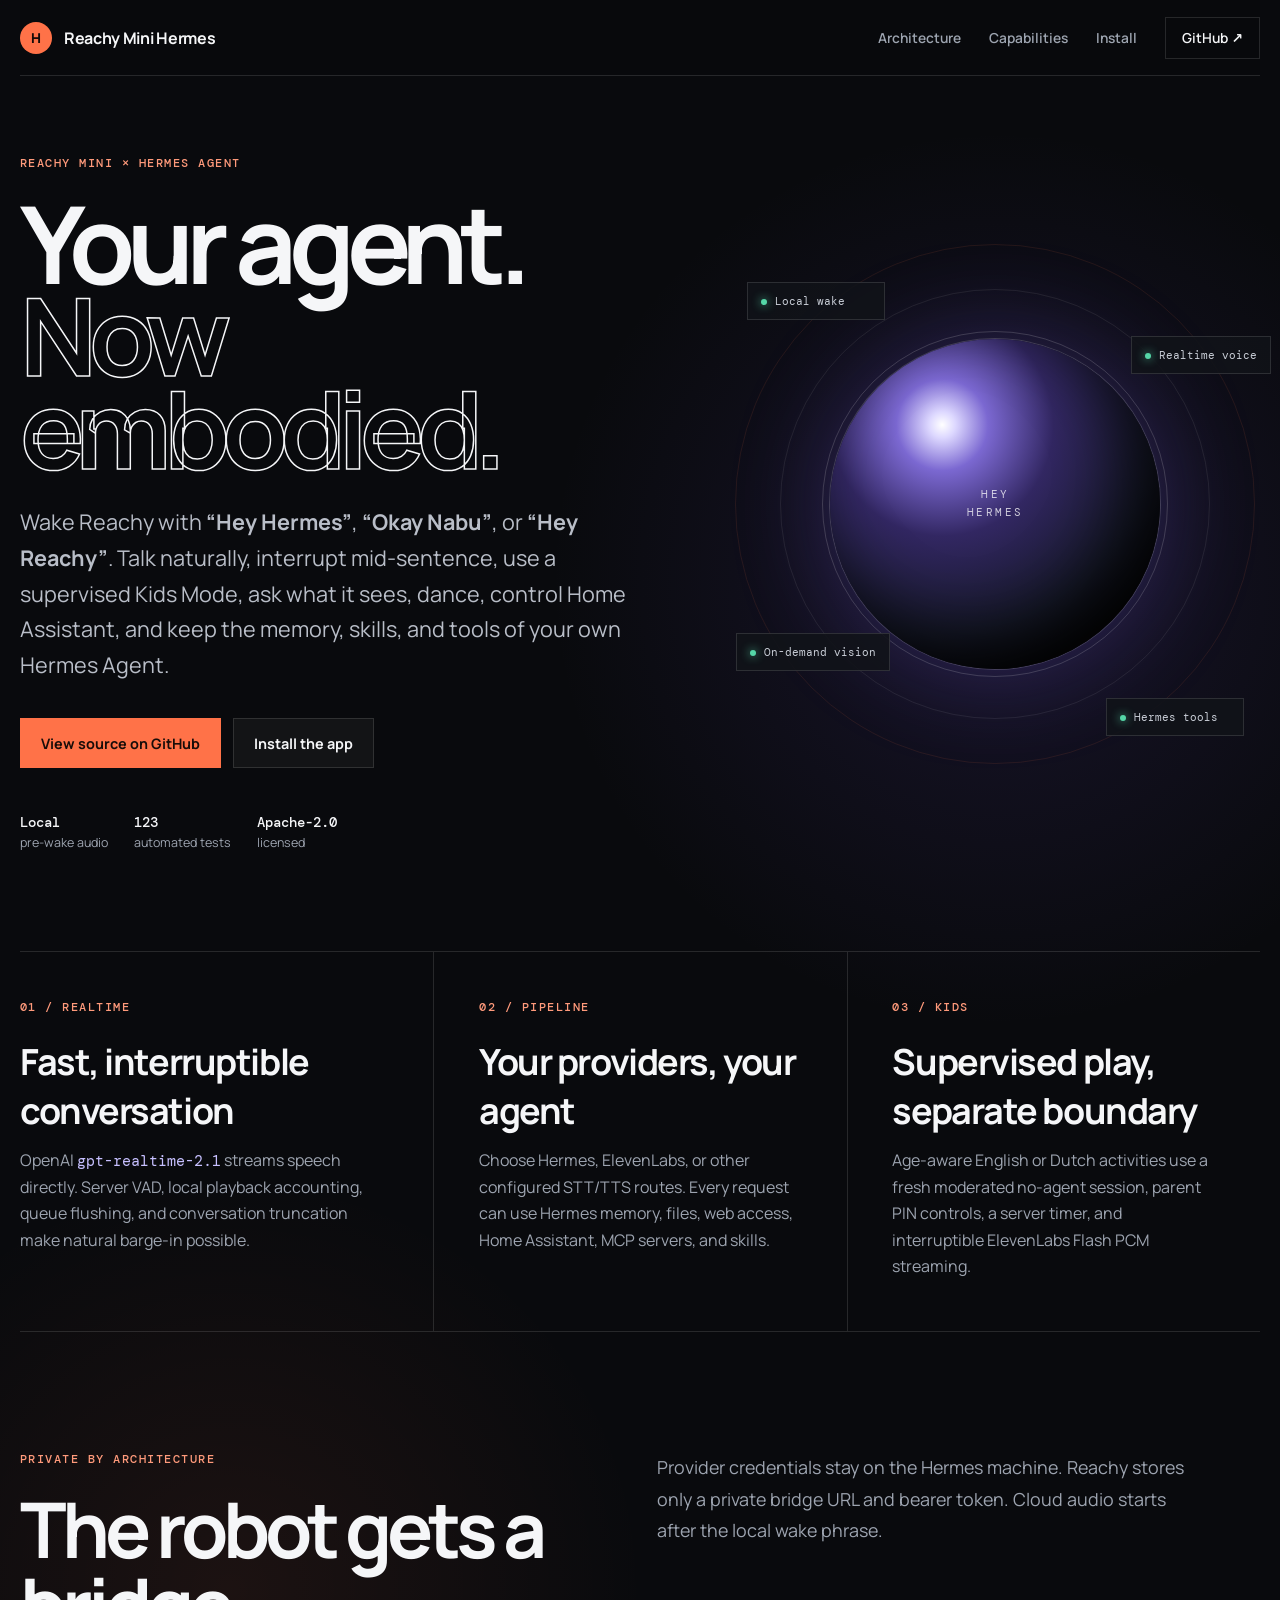
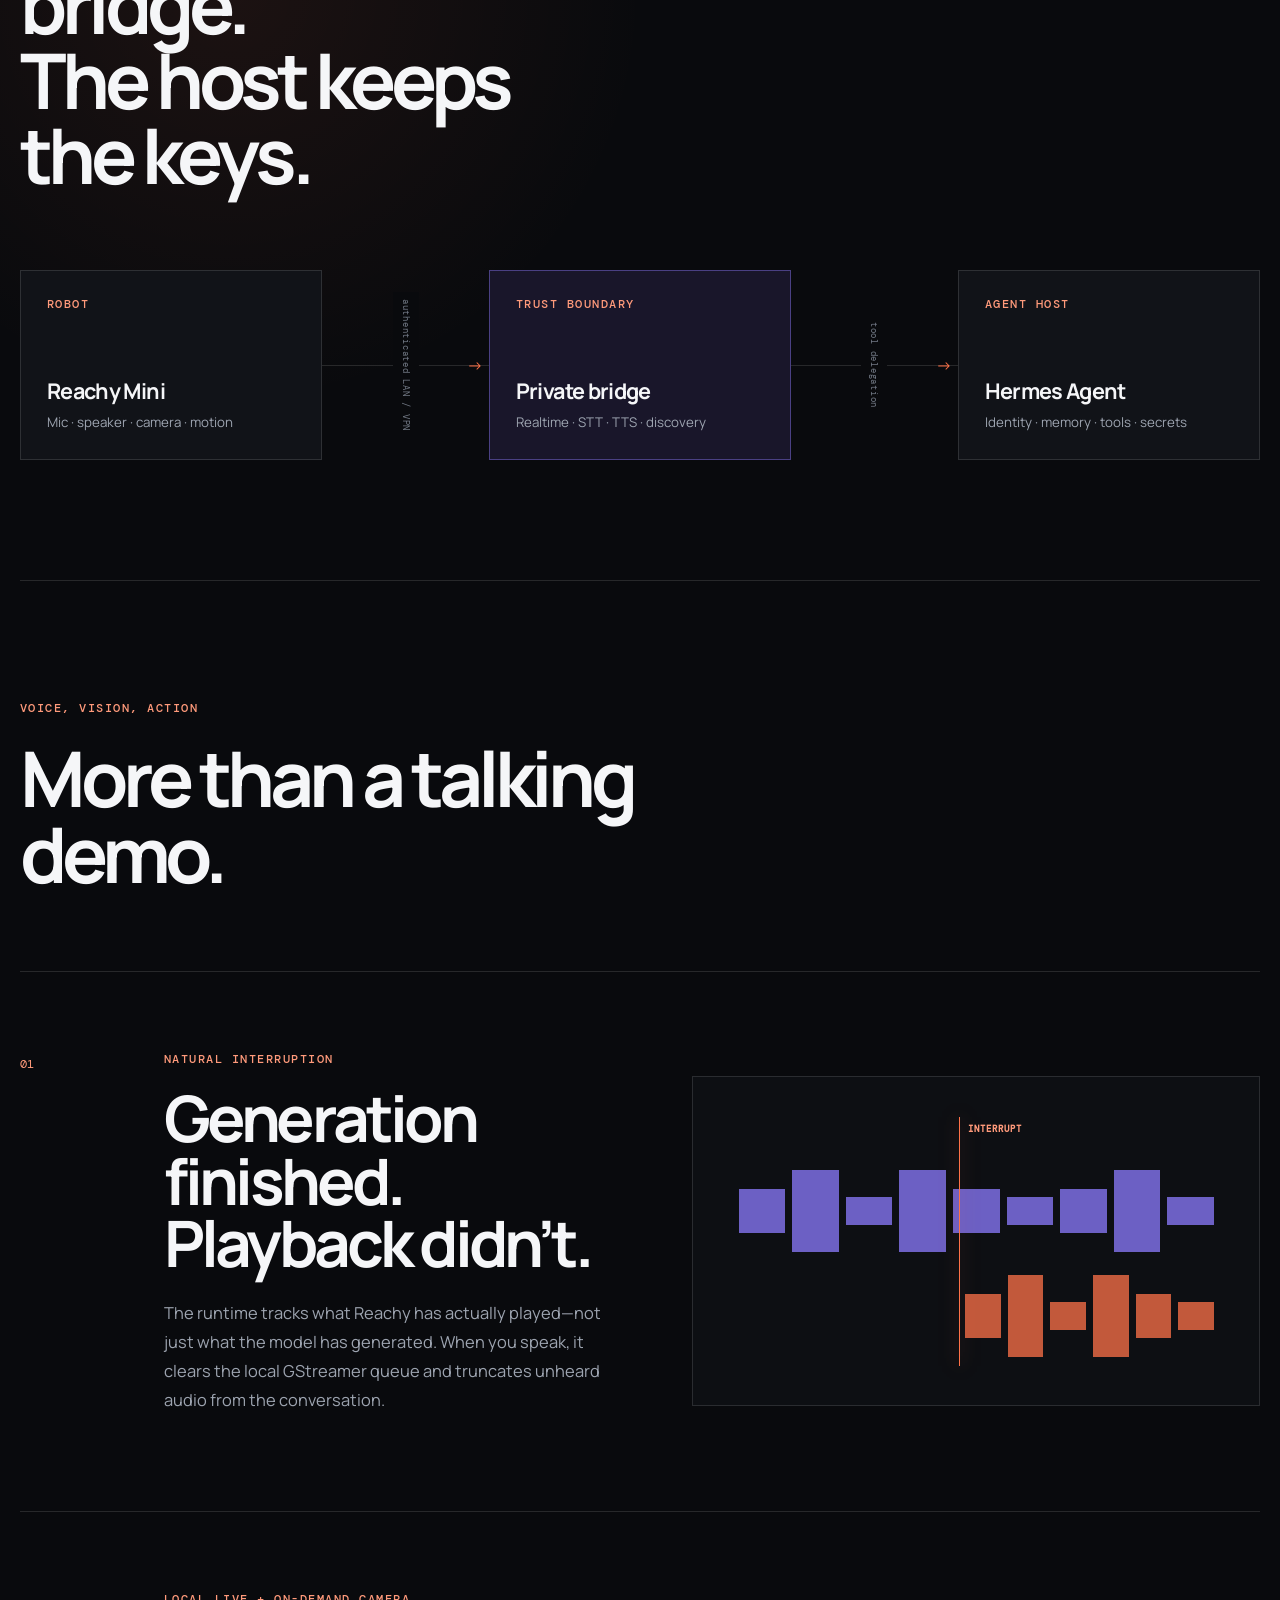
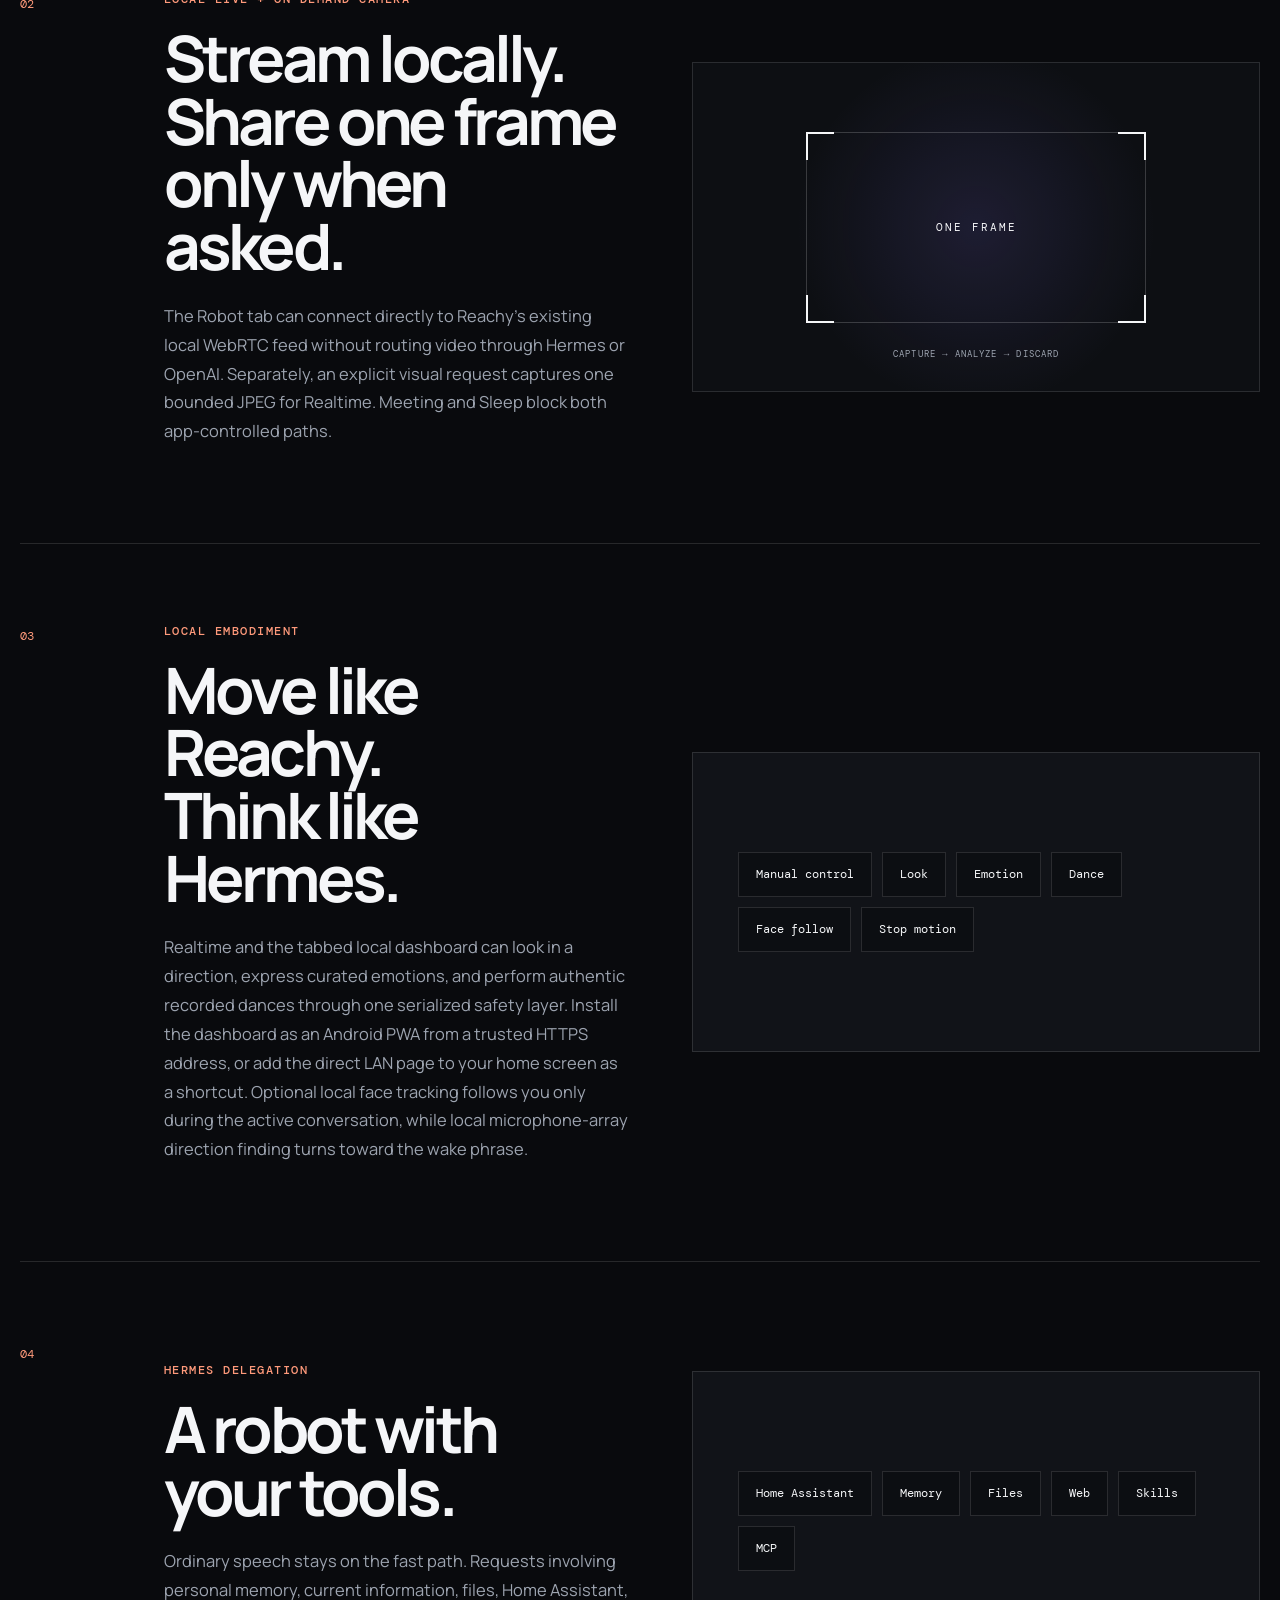
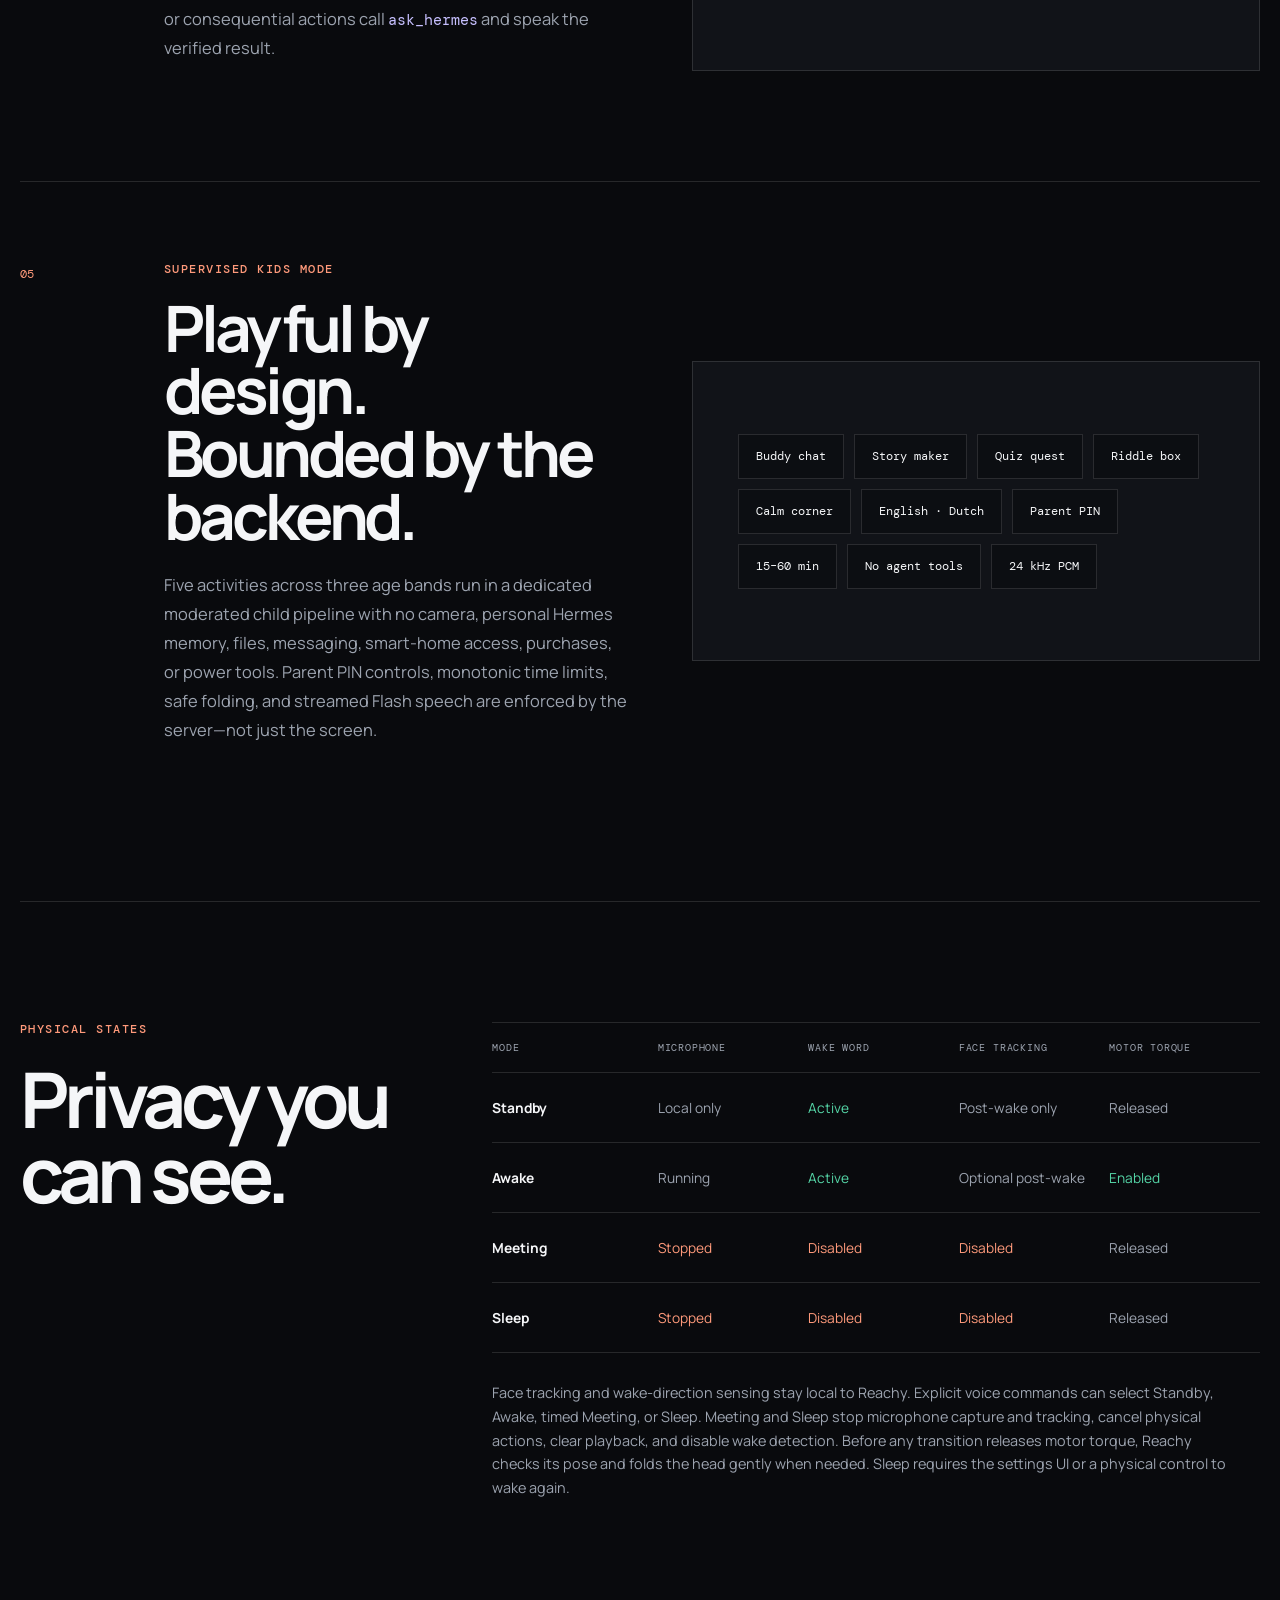
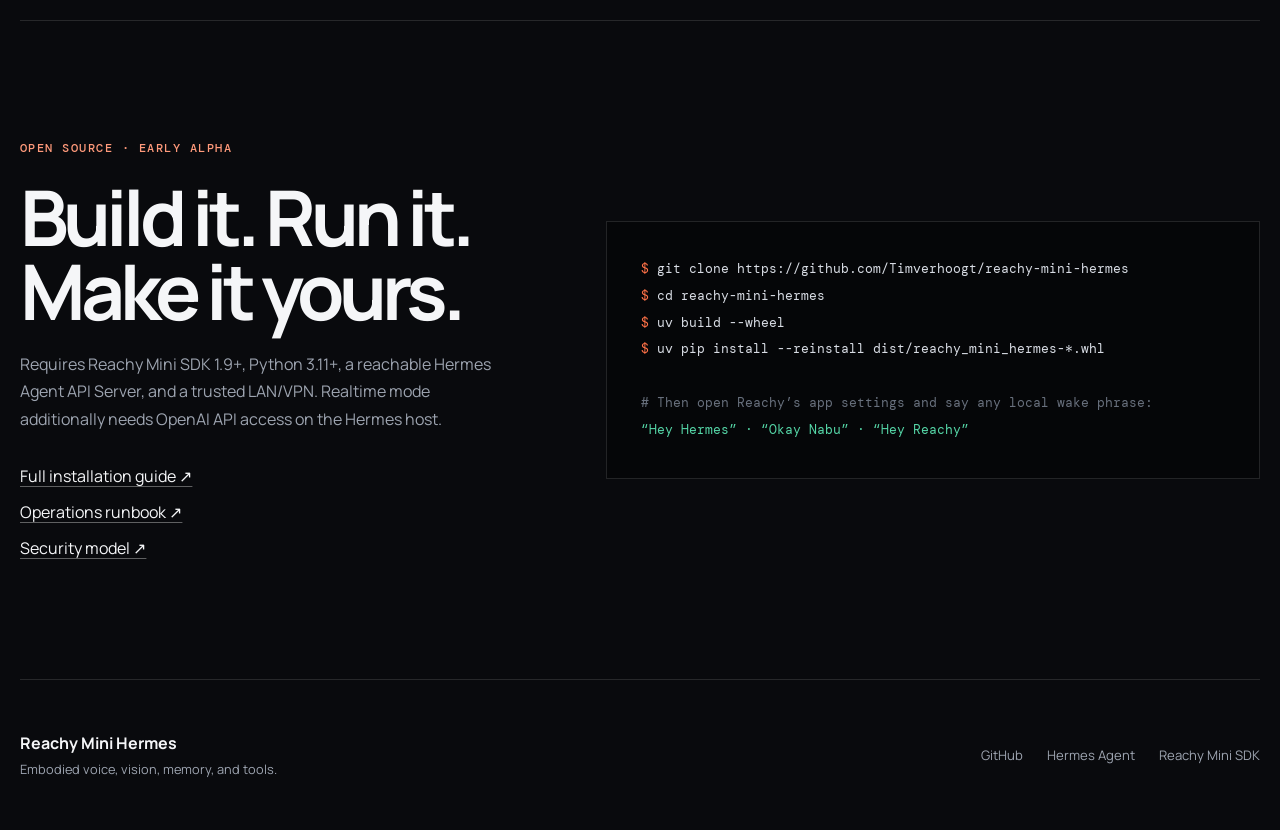
==== commit 8bc6460f: "feat: ship supervised Kids Mode and additional wake phrases" ====
--- a/index.html
+++ b/index.html
@@ -3,7 +3,7 @@
 <head>
   <meta charset="utf-8" />
   <meta name="viewport" content="width=device-width,initial-scale=1" />
-  <meta name="description" content="Give Reachy Mini the voice, vision, memory, tools, and smart-home access of your own Hermes Agent." />
+  <meta name="description" content="Give Reachy Mini local wake phrases, private Hermes voice and tools, and a supervised moderated Kids Mode." />
   <title>Reachy Mini Hermes — embodied voice, vision, and tools</title>
   <link rel="stylesheet" href="style.css" />
 </head>
@@ -23,14 +23,14 @@
       <div class="hero-copy">
         <p class="eyebrow">REACHY MINI × HERMES AGENT</p>
         <h1>Your agent.<br /><em>Now embodied.</em></h1>
-        <p class="lede">Wake Reachy with <strong>“Hey Hermes”</strong>. Talk naturally, interrupt mid-sentence, let it follow you locally, ask what it sees, dance, control Home Assistant, and keep the memory, skills, and tools of your own Hermes Agent.</p>
+        <p class="lede">Wake Reachy with <strong>“Hey Hermes”</strong>, <strong>“Okay Nabu”</strong>, or <strong>“Hey Reachy”</strong>. Talk naturally, interrupt mid-sentence, use a supervised Kids Mode, ask what it sees, dance, control Home Assistant, and keep the memory, skills, and tools of your own Hermes Agent.</p>
         <div class="hero-actions">
           <a class="button primary" href="https://github.com/Timverhoogt/reachy-mini-hermes">View source on GitHub</a>
           <a class="button secondary" href="#install">Install the app</a>
         </div>
         <div class="proof" aria-label="Project facts">
           <span><strong>Local</strong> pre-wake audio</span>
-          <span><strong>80</strong> automated tests</span>
+          <span><strong>123</strong> automated tests</span>
           <span><strong>Apache-2.0</strong> licensed</span>
         </div>
       </div>
@@ -57,6 +57,11 @@
         <h2>Your providers, your agent</h2>
         <p>Choose Hermes, ElevenLabs, or other configured STT/TTS routes. Every request can use Hermes memory, files, web access, Home Assistant, MCP servers, and skills.</p>
       </article>
+      <article>
+        <p class="number">03 / KIDS</p>
+        <h2>Supervised play, separate boundary</h2>
+        <p>Age-aware English or Dutch activities use a fresh moderated no-agent session, parent PIN controls, a server timer, and interruptible ElevenLabs Flash PCM streaming.</p>
+      </article>
     </section>
 
     <section class="architecture section" id="architecture">
@@ -140,6 +145,18 @@
         </div>
         <div class="tool-list" aria-label="Examples of Hermes capabilities">
           <span>Home Assistant</span><span>Memory</span><span>Files</span><span>Web</span><span>Skills</span><span>MCP</span>
+        </div>
+      </article>
+
+      <article class="feature feature-tools">
+        <div class="feature-index">05</div>
+        <div class="feature-copy">
+          <p class="feature-tag">SUPERVISED KIDS MODE</p>
+          <h3>Playful by design.<br />Bounded by the backend.</h3>
+          <p>Five activities across three age bands run in a dedicated moderated child pipeline with no camera, personal Hermes memory, files, messaging, smart-home access, purchases, or power tools. Parent PIN controls, monotonic time limits, safe folding, and streamed Flash speech are enforced by the server—not just the screen.</p>
+        </div>
+        <div class="tool-list" aria-label="Kids Mode boundaries and activities">
+          <span>Buddy chat</span><span>Story maker</span><span>Quiz quest</span><span>Riddle box</span><span>Calm corner</span><span>English · Dutch</span><span>Parent PIN</span><span>15–60 min</span><span>No agent tools</span><span>24 kHz PCM</span>
         </div>
       </article>
     </section>
@@ -175,8 +192,8 @@
 <span>$</span> uv build --wheel
 <span>$</span> uv pip install --reinstall dist/reachy_mini_hermes-*.whl
 
-<span class="terminal-comment"># Then open Reachy’s app settings and say:</span>
-<span class="terminal-accent">“Hey Hermes”</span></pre>
+<span class="terminal-comment"># Then open Reachy’s app settings and say any local wake phrase:</span>
+<span class="terminal-accent">“Hey Hermes” · “Okay Nabu” · “Hey Reachy”</span></pre>
     </section>
   </main>
 
--- a/style.css
+++ b/style.css
@@ -113,9 +113,9 @@
 .state-vision { bottom: 19%; left: 1%; }
 .state-tools { right: 3%; bottom: 7%; }
 
-.mode-strip { display: grid; grid-template-columns: 1fr 1fr; border-bottom: 1px solid var(--line); }
-.mode-strip article { padding: 48px 7vw 52px 0; }
-.mode-strip article + article { padding-left: 7vw; border-left: 1px solid var(--line); }
+.mode-strip { display: grid; grid-template-columns: repeat(3, 1fr); border-bottom: 1px solid var(--line); }
+.mode-strip article { padding: 48px 3.5vw 52px 0; }
+.mode-strip article + article { padding-left: 3.5vw; border-left: 1px solid var(--line); }
 .mode-strip h2 { margin: 22px 0 12px; font-size: clamp(1.5rem, 3vw, 2.25rem); letter-spacing: -.04em; }
 .mode-strip p:last-child { margin: 0; max-width: 560px; color: var(--muted); line-height: 1.65; }
 
@@ -202,6 +202,9 @@
 @media (max-width: 980px) {
   .site-header nav a:not(.nav-cta) { display: none; }
   .hero { grid-template-columns: 1fr; padding-top: 90px; }
+  .mode-strip { grid-template-columns: 1fr; }
+  .mode-strip article { padding: 38px 0; }
+  .mode-strip article + article { padding-left: 0; border-left: 0; border-top: 1px solid var(--line); }
   .hero-system { min-height: 500px; }
   .orb { width: 300px; }
   .section-heading { grid-template-columns: 1fr; }
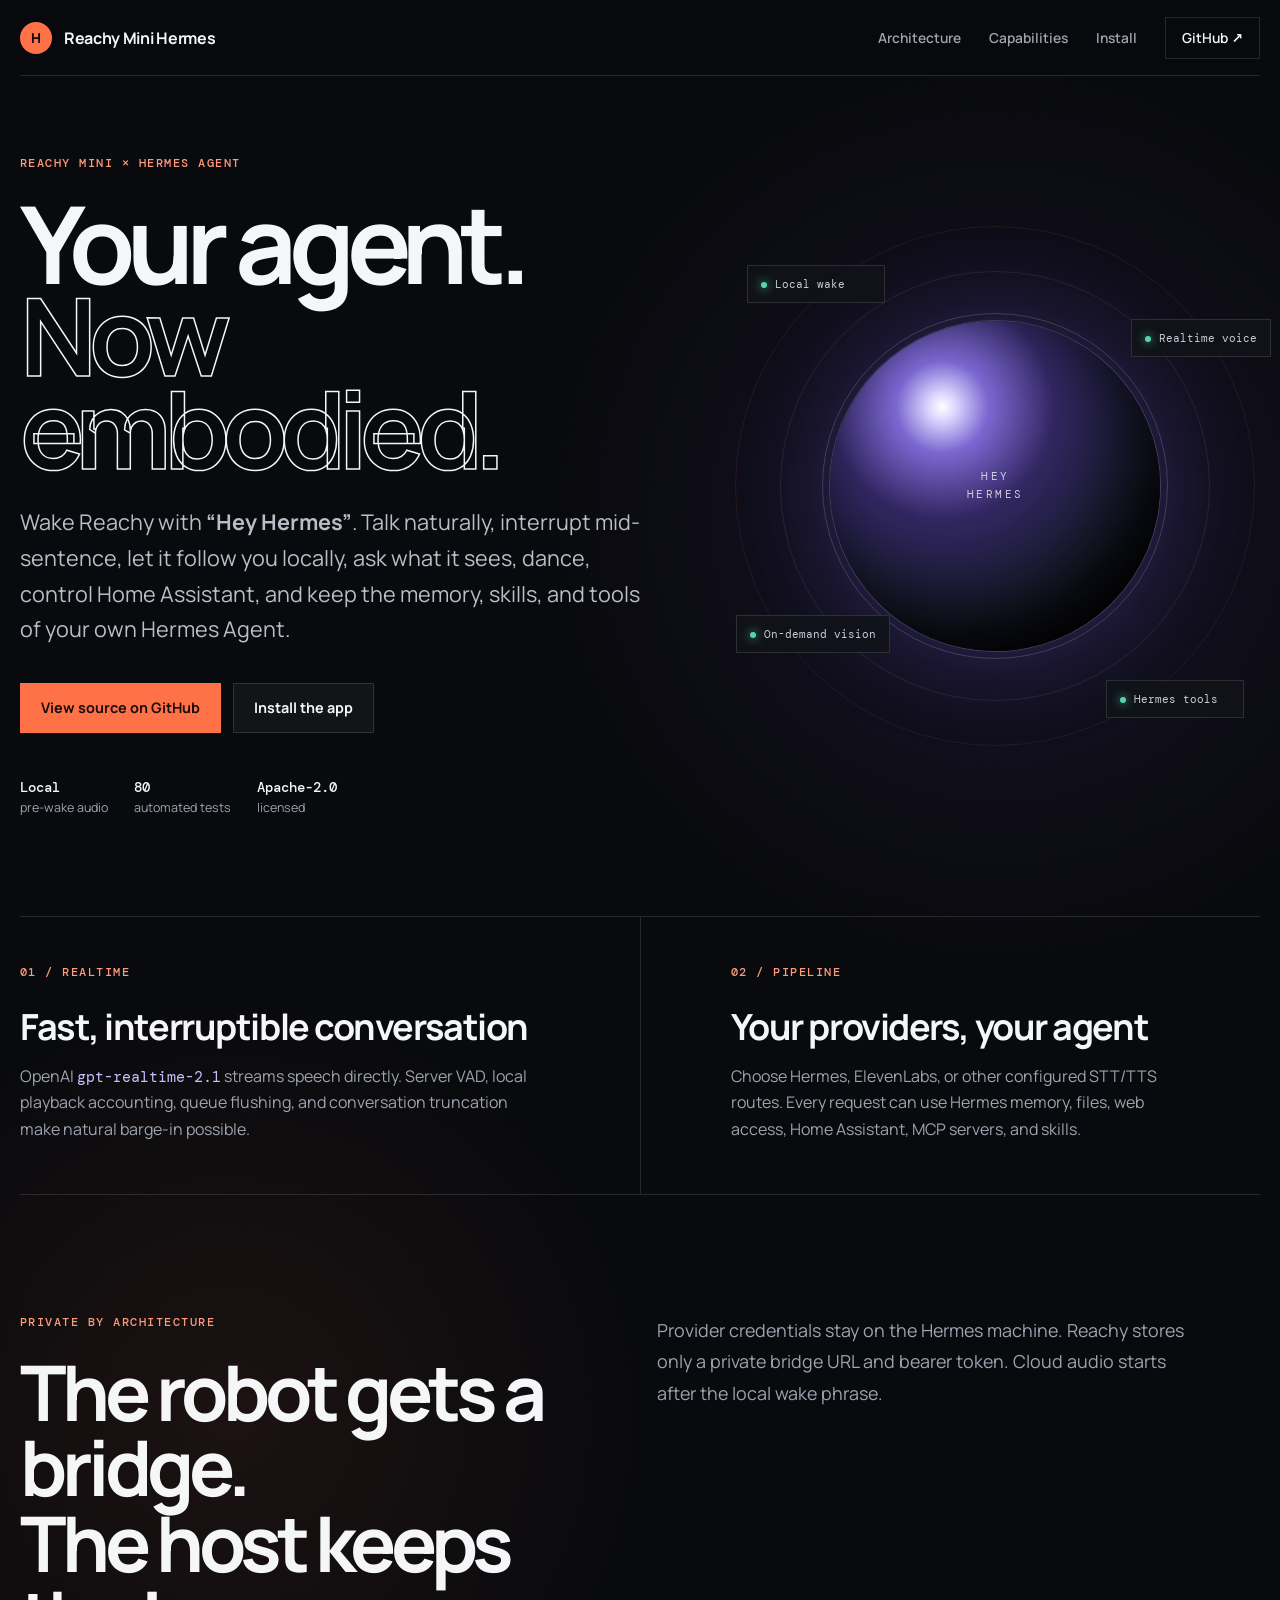
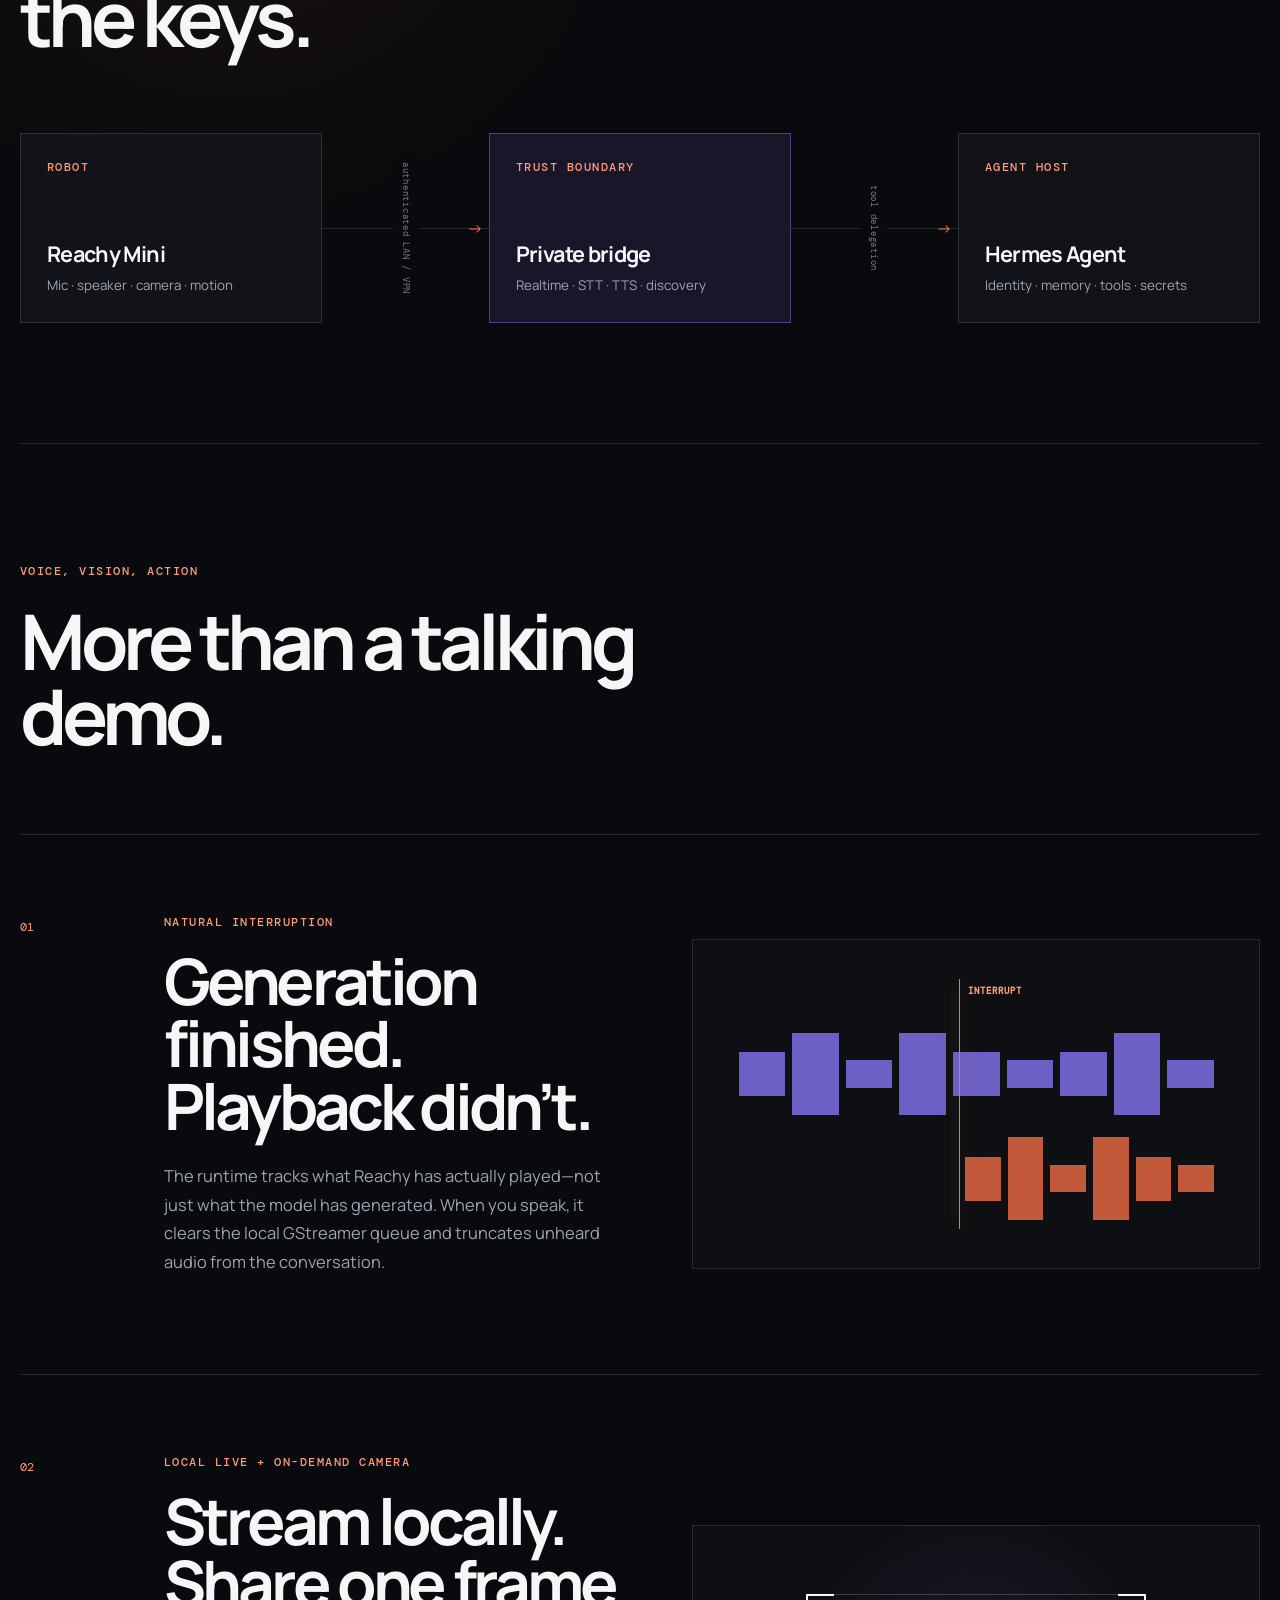
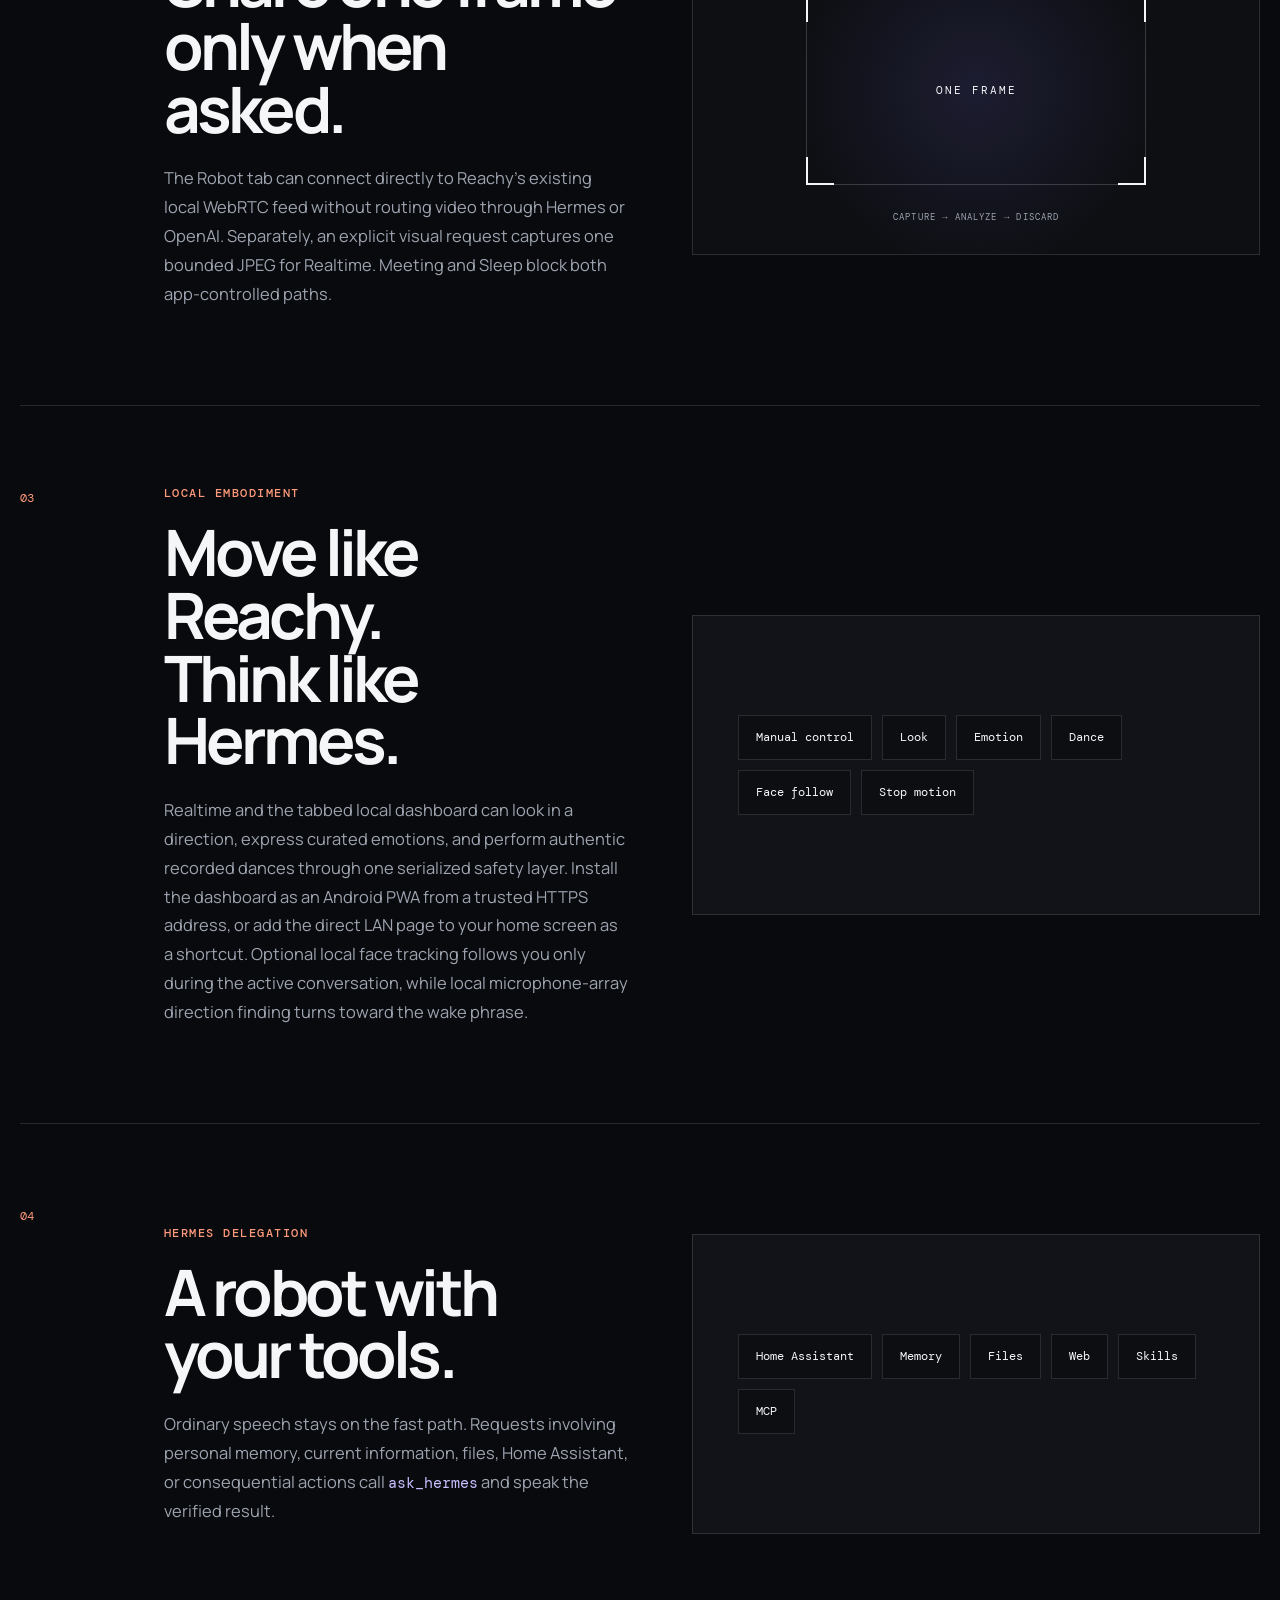
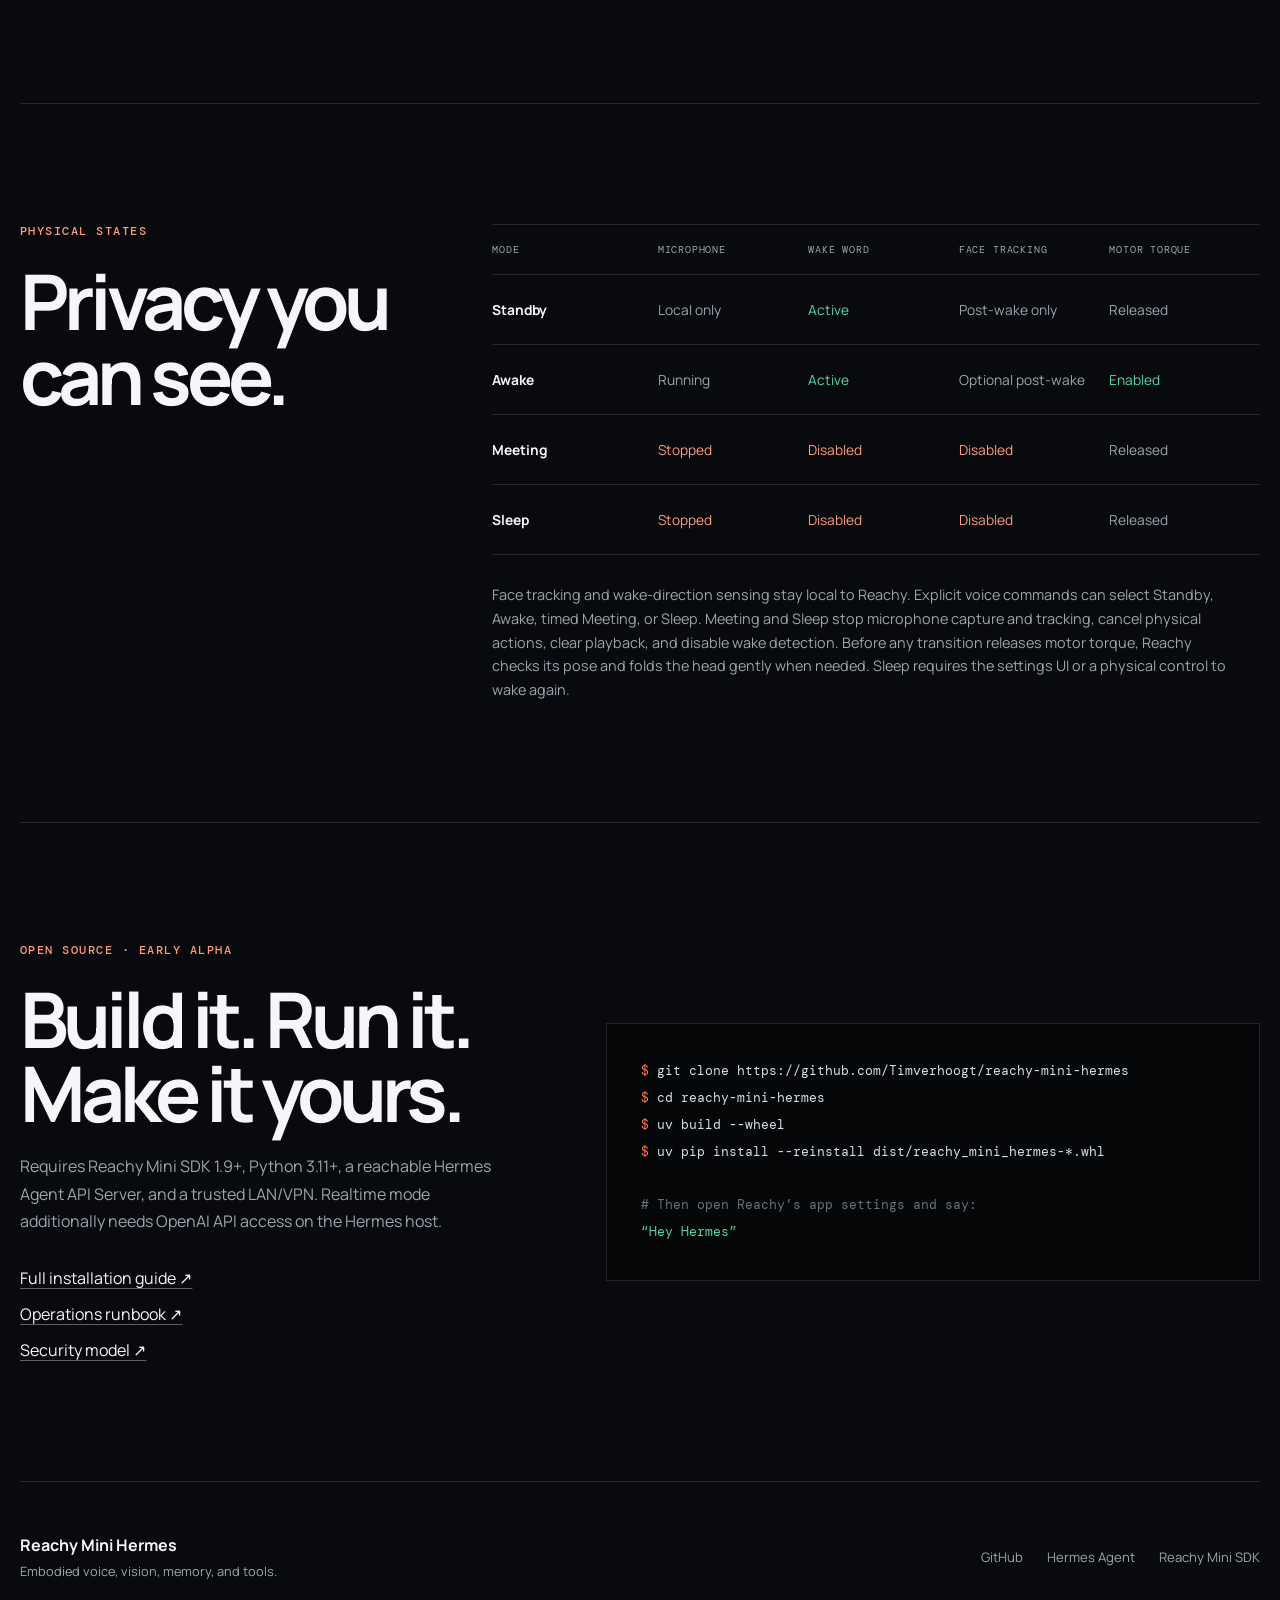
==== commit 49826524: "Revert "feat: ship supervised Kids Mode and additional wake phrases" This reverts commit 8bc6460fb5b" ====
--- a/index.html
+++ b/index.html
@@ -3,7 +3,7 @@
 <head>
   <meta charset="utf-8" />
   <meta name="viewport" content="width=device-width,initial-scale=1" />
-  <meta name="description" content="Give Reachy Mini local wake phrases, private Hermes voice and tools, and a supervised moderated Kids Mode." />
+  <meta name="description" content="Give Reachy Mini the voice, vision, memory, tools, and smart-home access of your own Hermes Agent." />
   <title>Reachy Mini Hermes — embodied voice, vision, and tools</title>
   <link rel="stylesheet" href="style.css" />
 </head>
@@ -23,14 +23,14 @@
       <div class="hero-copy">
         <p class="eyebrow">REACHY MINI × HERMES AGENT</p>
         <h1>Your agent.<br /><em>Now embodied.</em></h1>
-        <p class="lede">Wake Reachy with <strong>“Hey Hermes”</strong>, <strong>“Okay Nabu”</strong>, or <strong>“Hey Reachy”</strong>. Talk naturally, interrupt mid-sentence, use a supervised Kids Mode, ask what it sees, dance, control Home Assistant, and keep the memory, skills, and tools of your own Hermes Agent.</p>
+        <p class="lede">Wake Reachy with <strong>“Hey Hermes”</strong>. Talk naturally, interrupt mid-sentence, let it follow you locally, ask what it sees, dance, control Home Assistant, and keep the memory, skills, and tools of your own Hermes Agent.</p>
         <div class="hero-actions">
           <a class="button primary" href="https://github.com/Timverhoogt/reachy-mini-hermes">View source on GitHub</a>
           <a class="button secondary" href="#install">Install the app</a>
         </div>
         <div class="proof" aria-label="Project facts">
           <span><strong>Local</strong> pre-wake audio</span>
-          <span><strong>123</strong> automated tests</span>
+          <span><strong>80</strong> automated tests</span>
           <span><strong>Apache-2.0</strong> licensed</span>
         </div>
       </div>
@@ -56,11 +56,6 @@
         <p class="number">02 / PIPELINE</p>
         <h2>Your providers, your agent</h2>
         <p>Choose Hermes, ElevenLabs, or other configured STT/TTS routes. Every request can use Hermes memory, files, web access, Home Assistant, MCP servers, and skills.</p>
-      </article>
-      <article>
-        <p class="number">03 / KIDS</p>
-        <h2>Supervised play, separate boundary</h2>
-        <p>Age-aware English or Dutch activities use a fresh moderated no-agent session, parent PIN controls, a server timer, and interruptible ElevenLabs Flash PCM streaming.</p>
       </article>
     </section>
 
@@ -147,18 +142,6 @@
           <span>Home Assistant</span><span>Memory</span><span>Files</span><span>Web</span><span>Skills</span><span>MCP</span>
         </div>
       </article>
-
-      <article class="feature feature-tools">
-        <div class="feature-index">05</div>
-        <div class="feature-copy">
-          <p class="feature-tag">SUPERVISED KIDS MODE</p>
-          <h3>Playful by design.<br />Bounded by the backend.</h3>
-          <p>Five activities across three age bands run in a dedicated moderated child pipeline with no camera, personal Hermes memory, files, messaging, smart-home access, purchases, or power tools. Parent PIN controls, monotonic time limits, safe folding, and streamed Flash speech are enforced by the server—not just the screen.</p>
-        </div>
-        <div class="tool-list" aria-label="Kids Mode boundaries and activities">
-          <span>Buddy chat</span><span>Story maker</span><span>Quiz quest</span><span>Riddle box</span><span>Calm corner</span><span>English · Dutch</span><span>Parent PIN</span><span>15–60 min</span><span>No agent tools</span><span>24 kHz PCM</span>
-        </div>
-      </article>
     </section>
 
     <section class="privacy section">
@@ -192,8 +175,8 @@
 <span>$</span> uv build --wheel
 <span>$</span> uv pip install --reinstall dist/reachy_mini_hermes-*.whl
 
-<span class="terminal-comment"># Then open Reachy’s app settings and say any local wake phrase:</span>
-<span class="terminal-accent">“Hey Hermes” · “Okay Nabu” · “Hey Reachy”</span></pre>
+<span class="terminal-comment"># Then open Reachy’s app settings and say:</span>
+<span class="terminal-accent">“Hey Hermes”</span></pre>
     </section>
   </main>
 
--- a/style.css
+++ b/style.css
@@ -113,9 +113,9 @@
 .state-vision { bottom: 19%; left: 1%; }
 .state-tools { right: 3%; bottom: 7%; }
 
-.mode-strip { display: grid; grid-template-columns: repeat(3, 1fr); border-bottom: 1px solid var(--line); }
-.mode-strip article { padding: 48px 3.5vw 52px 0; }
-.mode-strip article + article { padding-left: 3.5vw; border-left: 1px solid var(--line); }
+.mode-strip { display: grid; grid-template-columns: 1fr 1fr; border-bottom: 1px solid var(--line); }
+.mode-strip article { padding: 48px 7vw 52px 0; }
+.mode-strip article + article { padding-left: 7vw; border-left: 1px solid var(--line); }
 .mode-strip h2 { margin: 22px 0 12px; font-size: clamp(1.5rem, 3vw, 2.25rem); letter-spacing: -.04em; }
 .mode-strip p:last-child { margin: 0; max-width: 560px; color: var(--muted); line-height: 1.65; }
 
@@ -202,9 +202,6 @@
 @media (max-width: 980px) {
   .site-header nav a:not(.nav-cta) { display: none; }
   .hero { grid-template-columns: 1fr; padding-top: 90px; }
-  .mode-strip { grid-template-columns: 1fr; }
-  .mode-strip article { padding: 38px 0; }
-  .mode-strip article + article { padding-left: 0; border-left: 0; border-top: 1px solid var(--line); }
   .hero-system { min-height: 500px; }
   .orb { width: 300px; }
   .section-heading { grid-template-columns: 1fr; }
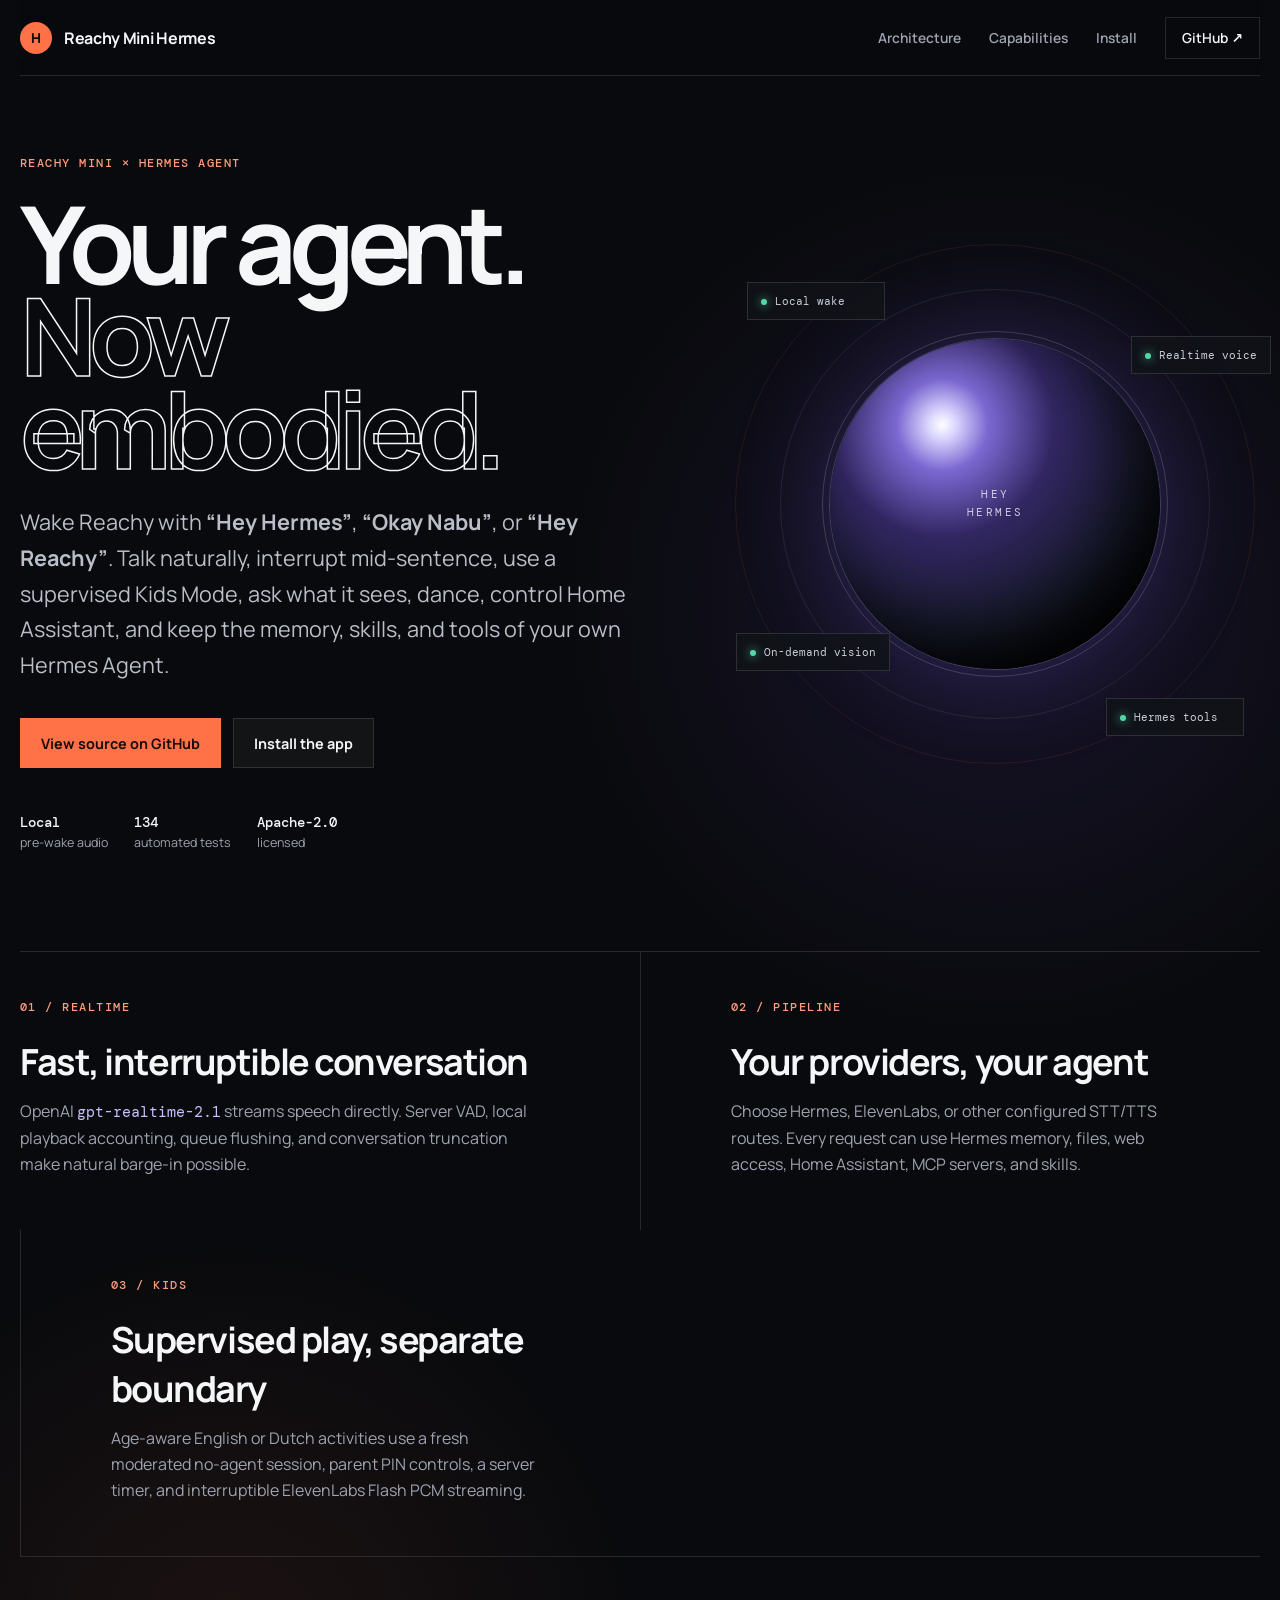
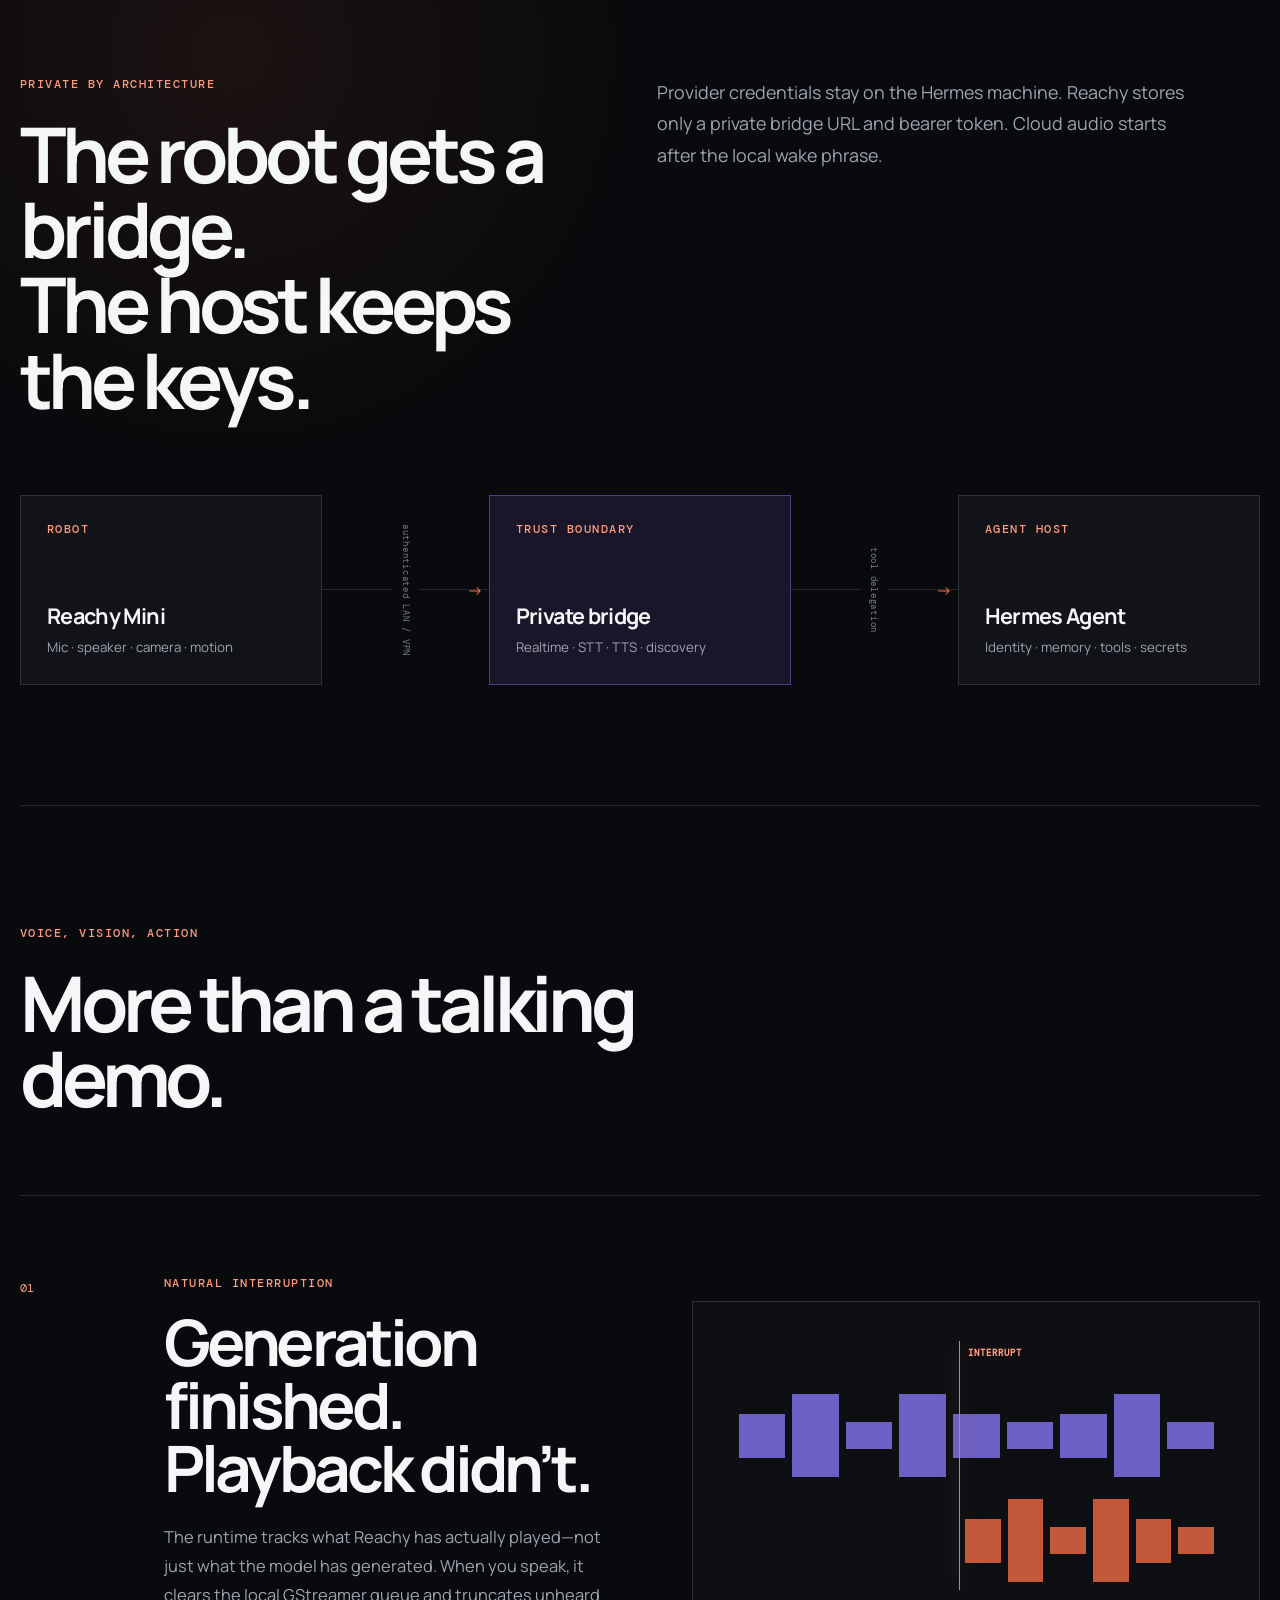
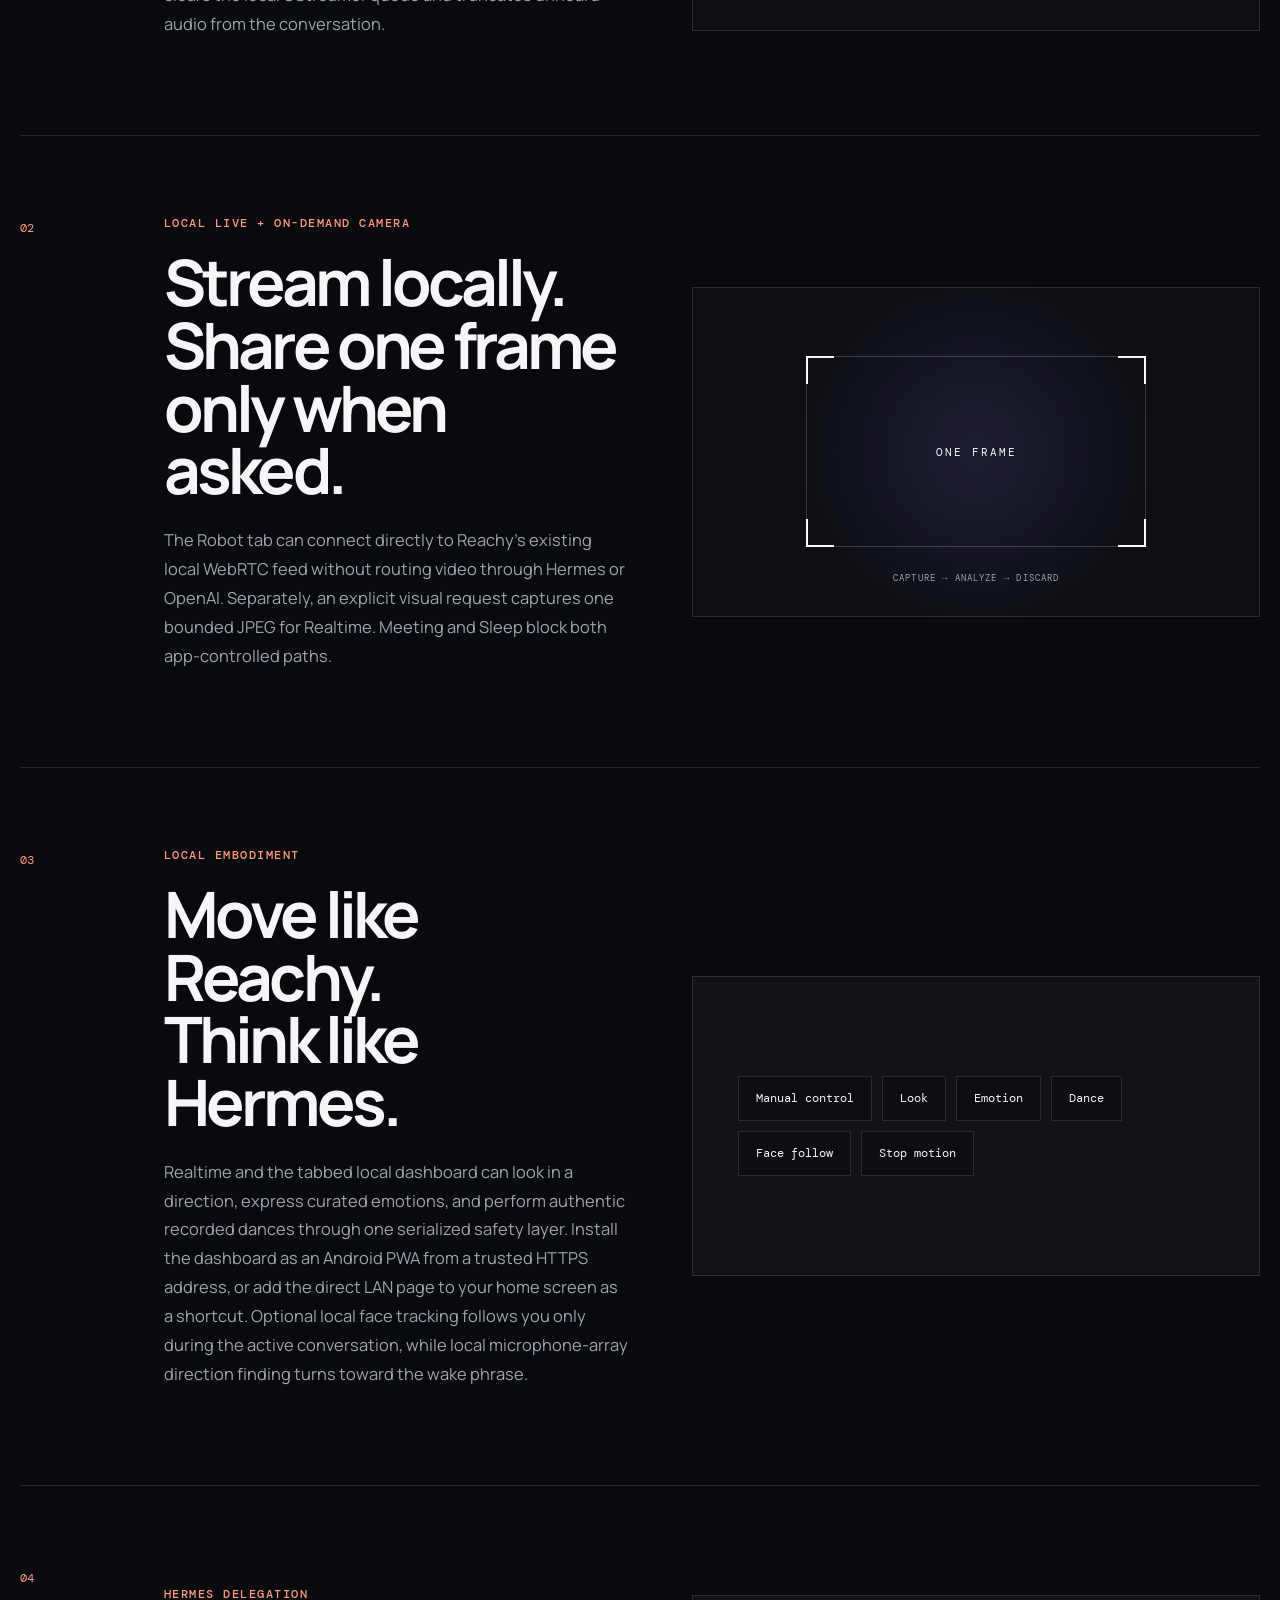
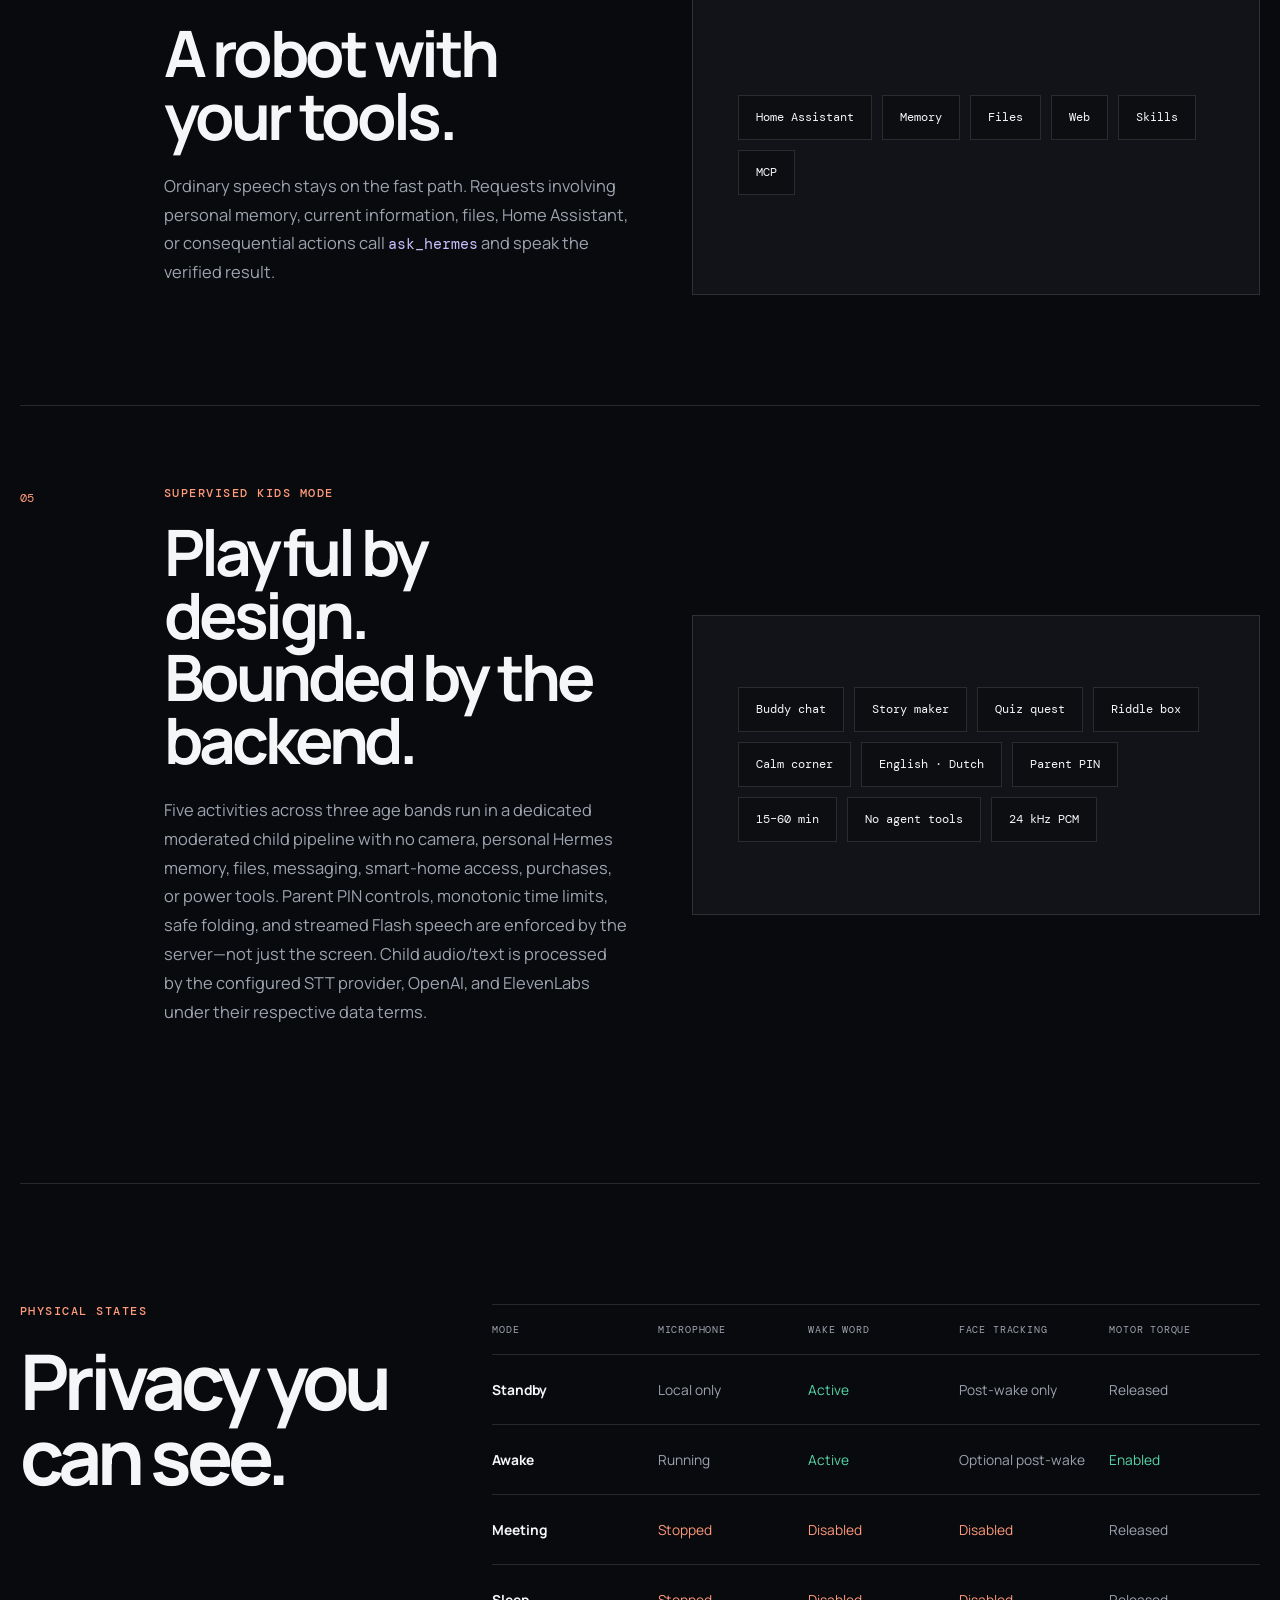
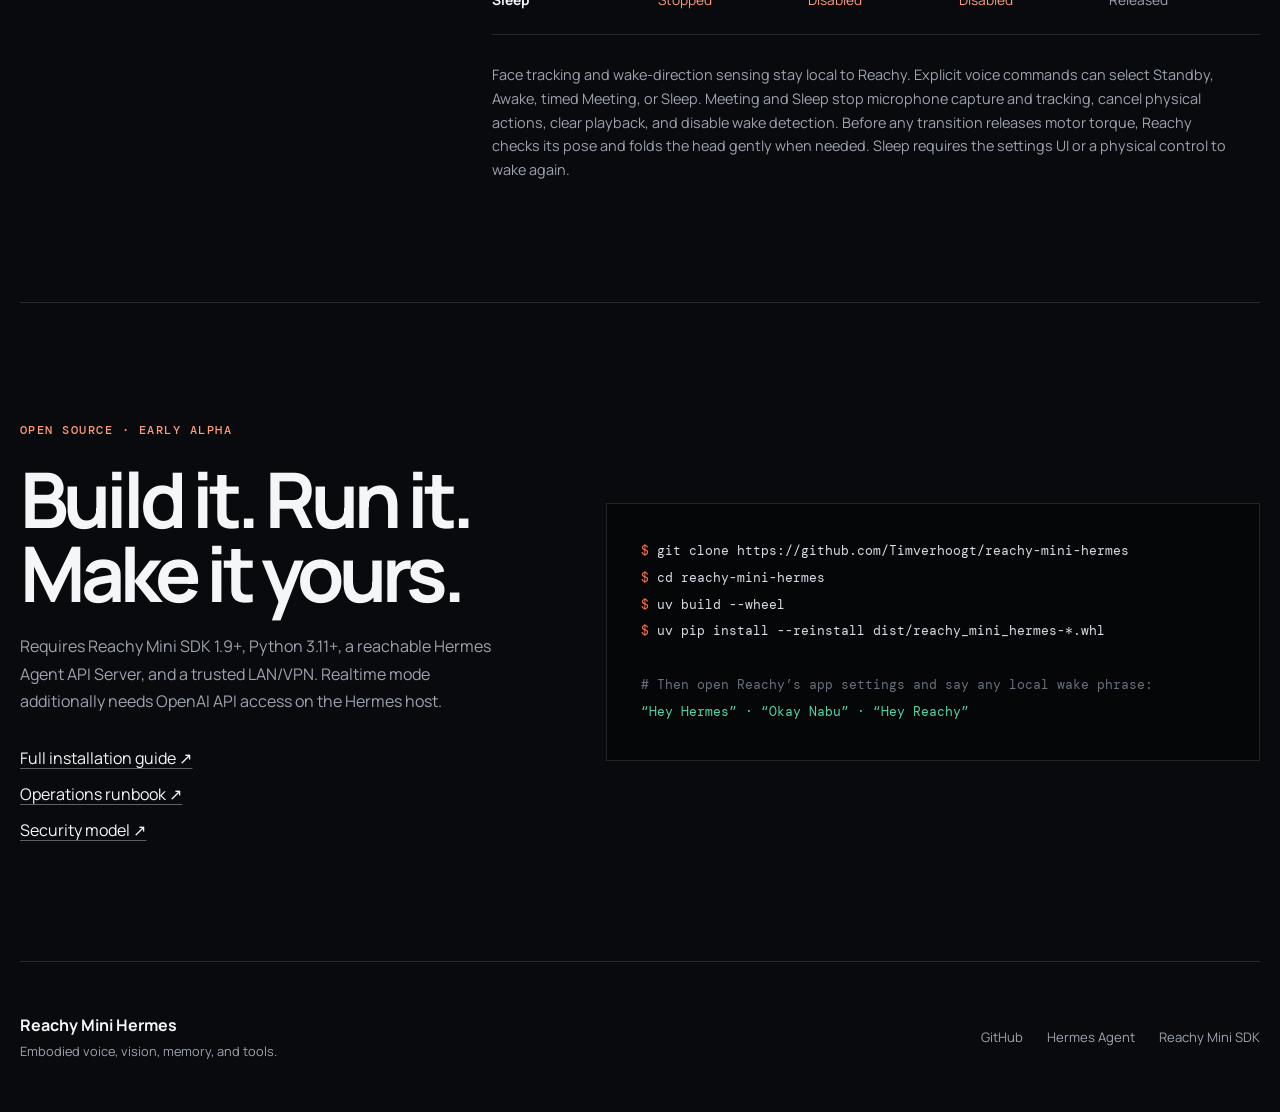
==== commit e7b3f0d4: "fix: harden Kids Mode privacy and speech authorization" ====
--- a/index.html
+++ b/index.html
@@ -3,7 +3,7 @@
 <head>
   <meta charset="utf-8" />
   <meta name="viewport" content="width=device-width,initial-scale=1" />
-  <meta name="description" content="Give Reachy Mini the voice, vision, memory, tools, and smart-home access of your own Hermes Agent." />
+  <meta name="description" content="Give Reachy Mini local wake phrases, private Hermes voice and tools, and a supervised moderated Kids Mode." />
   <title>Reachy Mini Hermes — embodied voice, vision, and tools</title>
   <link rel="stylesheet" href="style.css" />
 </head>
@@ -23,14 +23,14 @@
       <div class="hero-copy">
         <p class="eyebrow">REACHY MINI × HERMES AGENT</p>
         <h1>Your agent.<br /><em>Now embodied.</em></h1>
-        <p class="lede">Wake Reachy with <strong>“Hey Hermes”</strong>. Talk naturally, interrupt mid-sentence, let it follow you locally, ask what it sees, dance, control Home Assistant, and keep the memory, skills, and tools of your own Hermes Agent.</p>
+        <p class="lede">Wake Reachy with <strong>“Hey Hermes”</strong>, <strong>“Okay Nabu”</strong>, or <strong>“Hey Reachy”</strong>. Talk naturally, interrupt mid-sentence, use a supervised Kids Mode, ask what it sees, dance, control Home Assistant, and keep the memory, skills, and tools of your own Hermes Agent.</p>
         <div class="hero-actions">
           <a class="button primary" href="https://github.com/Timverhoogt/reachy-mini-hermes">View source on GitHub</a>
           <a class="button secondary" href="#install">Install the app</a>
         </div>
         <div class="proof" aria-label="Project facts">
           <span><strong>Local</strong> pre-wake audio</span>
-          <span><strong>80</strong> automated tests</span>
+          <span><strong>134</strong> automated tests</span>
           <span><strong>Apache-2.0</strong> licensed</span>
         </div>
       </div>
@@ -57,6 +57,11 @@
         <h2>Your providers, your agent</h2>
         <p>Choose Hermes, ElevenLabs, or other configured STT/TTS routes. Every request can use Hermes memory, files, web access, Home Assistant, MCP servers, and skills.</p>
       </article>
+      <article>
+        <p class="number">03 / KIDS</p>
+        <h2>Supervised play, separate boundary</h2>
+        <p>Age-aware English or Dutch activities use a fresh moderated no-agent session, parent PIN controls, a server timer, and interruptible ElevenLabs Flash PCM streaming.</p>
+      </article>
     </section>
 
     <section class="architecture section" id="architecture">
@@ -140,6 +145,18 @@
         </div>
         <div class="tool-list" aria-label="Examples of Hermes capabilities">
           <span>Home Assistant</span><span>Memory</span><span>Files</span><span>Web</span><span>Skills</span><span>MCP</span>
+        </div>
+      </article>
+
+      <article class="feature feature-tools">
+        <div class="feature-index">05</div>
+        <div class="feature-copy">
+          <p class="feature-tag">SUPERVISED KIDS MODE</p>
+          <h3>Playful by design.<br />Bounded by the backend.</h3>
+          <p>Five activities across three age bands run in a dedicated moderated child pipeline with no camera, personal Hermes memory, files, messaging, smart-home access, purchases, or power tools. Parent PIN controls, monotonic time limits, safe folding, and streamed Flash speech are enforced by the server—not just the screen. Child audio/text is processed by the configured STT provider, OpenAI, and ElevenLabs under their respective data terms.</p>
+        </div>
+        <div class="tool-list" aria-label="Kids Mode boundaries and activities">
+          <span>Buddy chat</span><span>Story maker</span><span>Quiz quest</span><span>Riddle box</span><span>Calm corner</span><span>English · Dutch</span><span>Parent PIN</span><span>15–60 min</span><span>No agent tools</span><span>24 kHz PCM</span>
         </div>
       </article>
     </section>
@@ -175,8 +192,8 @@
 <span>$</span> uv build --wheel
 <span>$</span> uv pip install --reinstall dist/reachy_mini_hermes-*.whl
 
-<span class="terminal-comment"># Then open Reachy’s app settings and say:</span>
-<span class="terminal-accent">“Hey Hermes”</span></pre>
+<span class="terminal-comment"># Then open Reachy’s app settings and say any local wake phrase:</span>
+<span class="terminal-accent">“Hey Hermes” · “Okay Nabu” · “Hey Reachy”</span></pre>
     </section>
   </main>
 
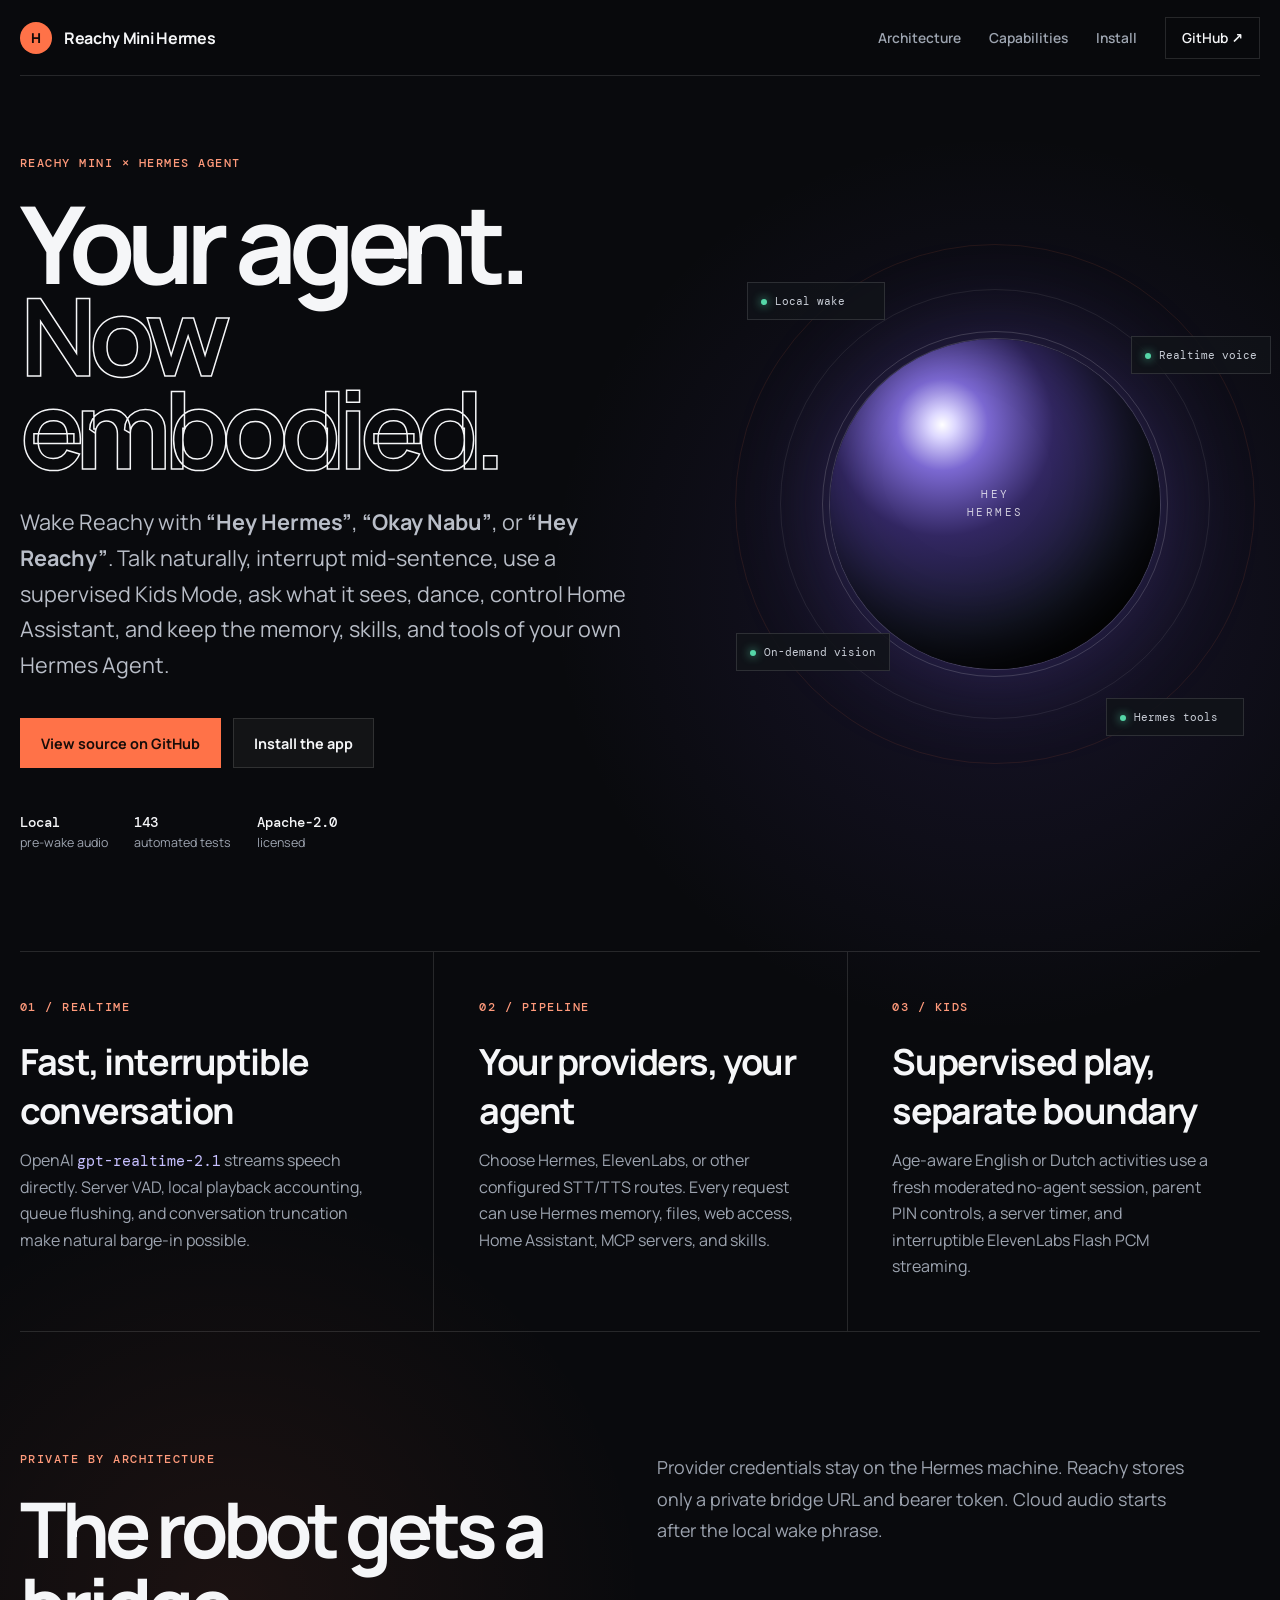
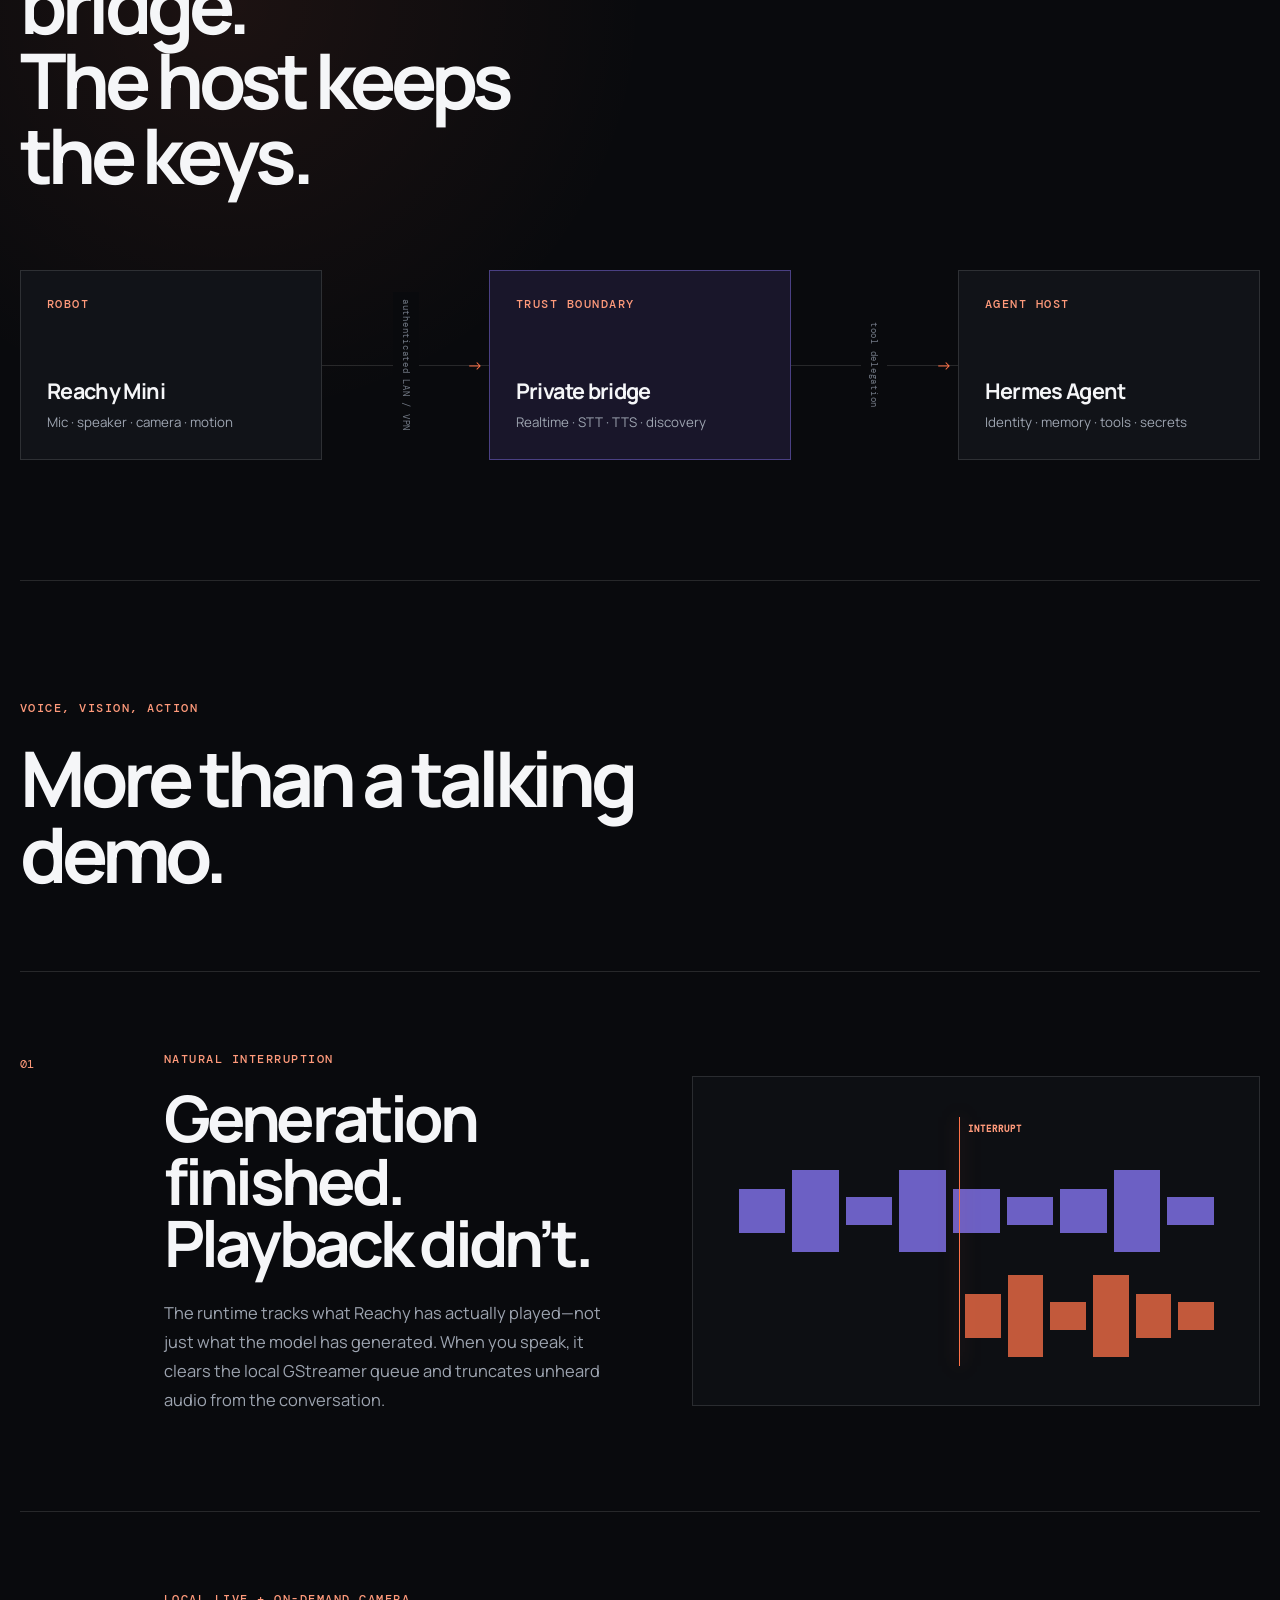
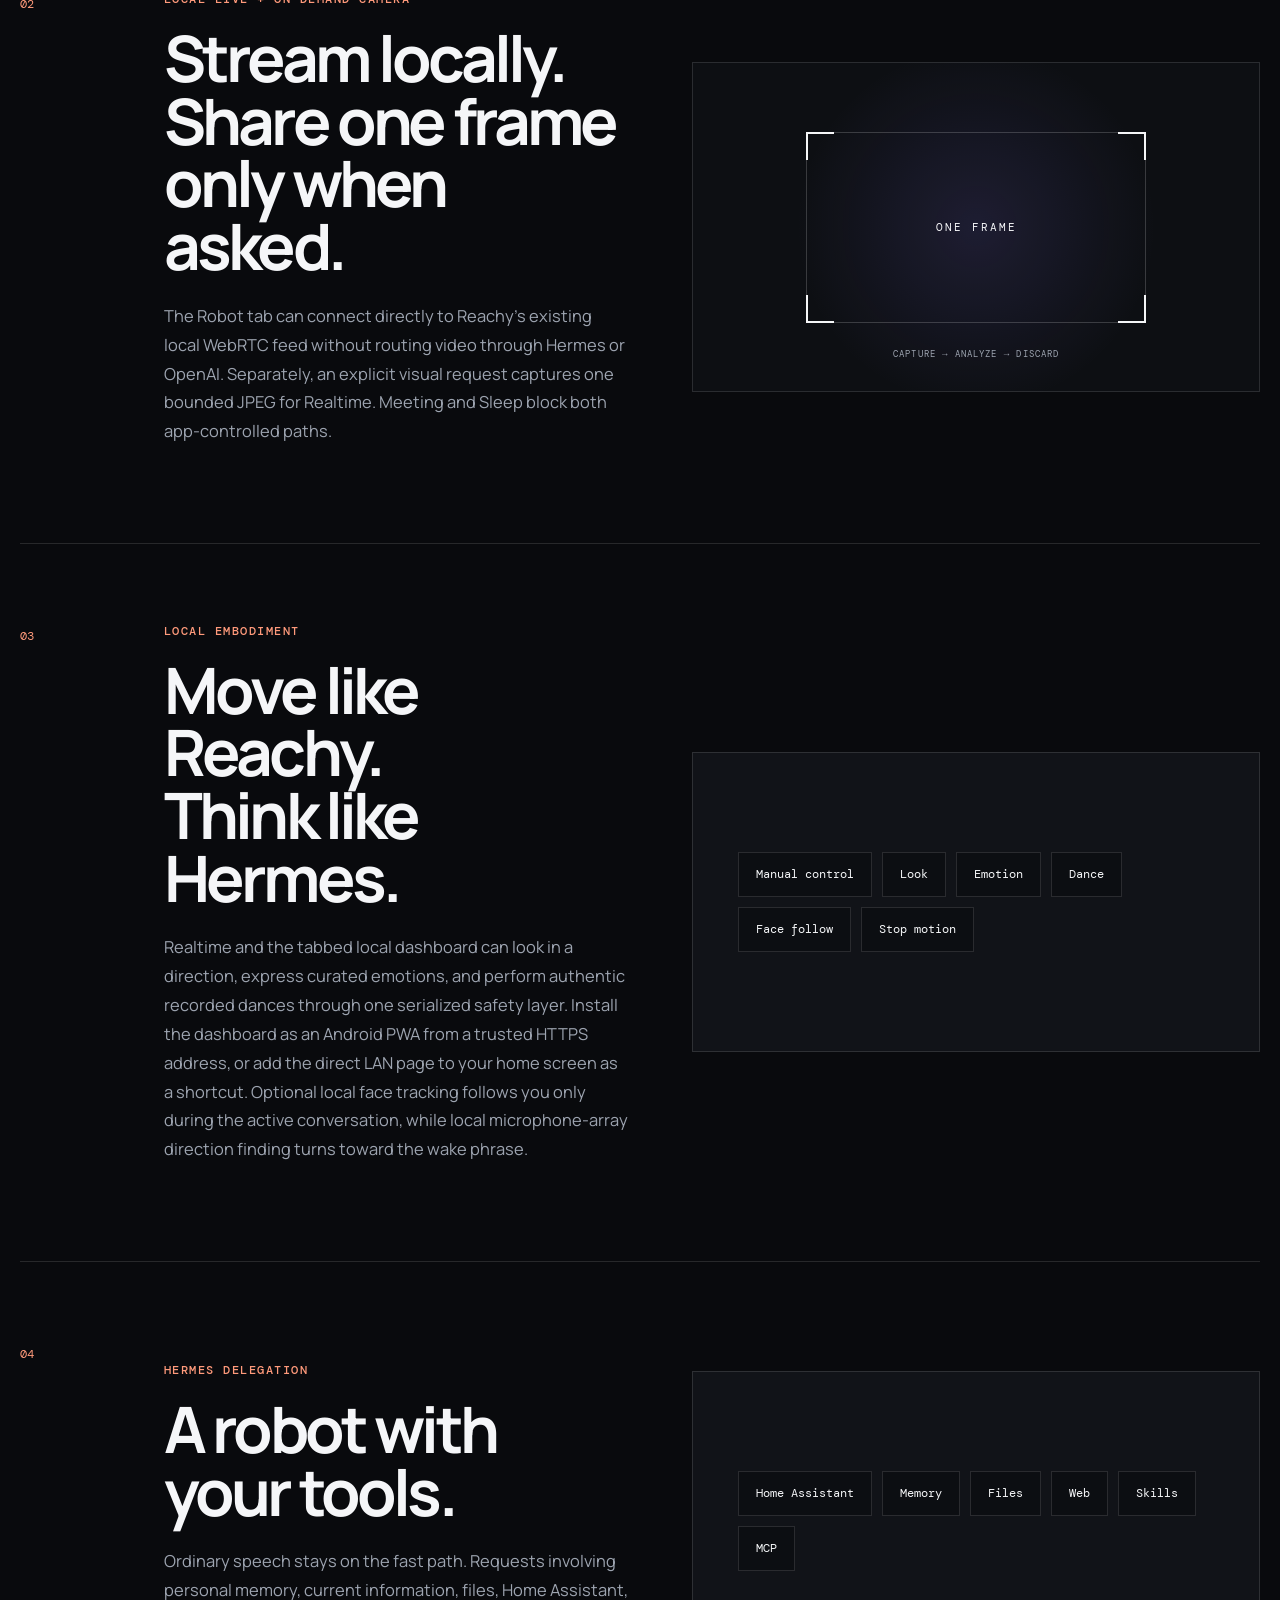
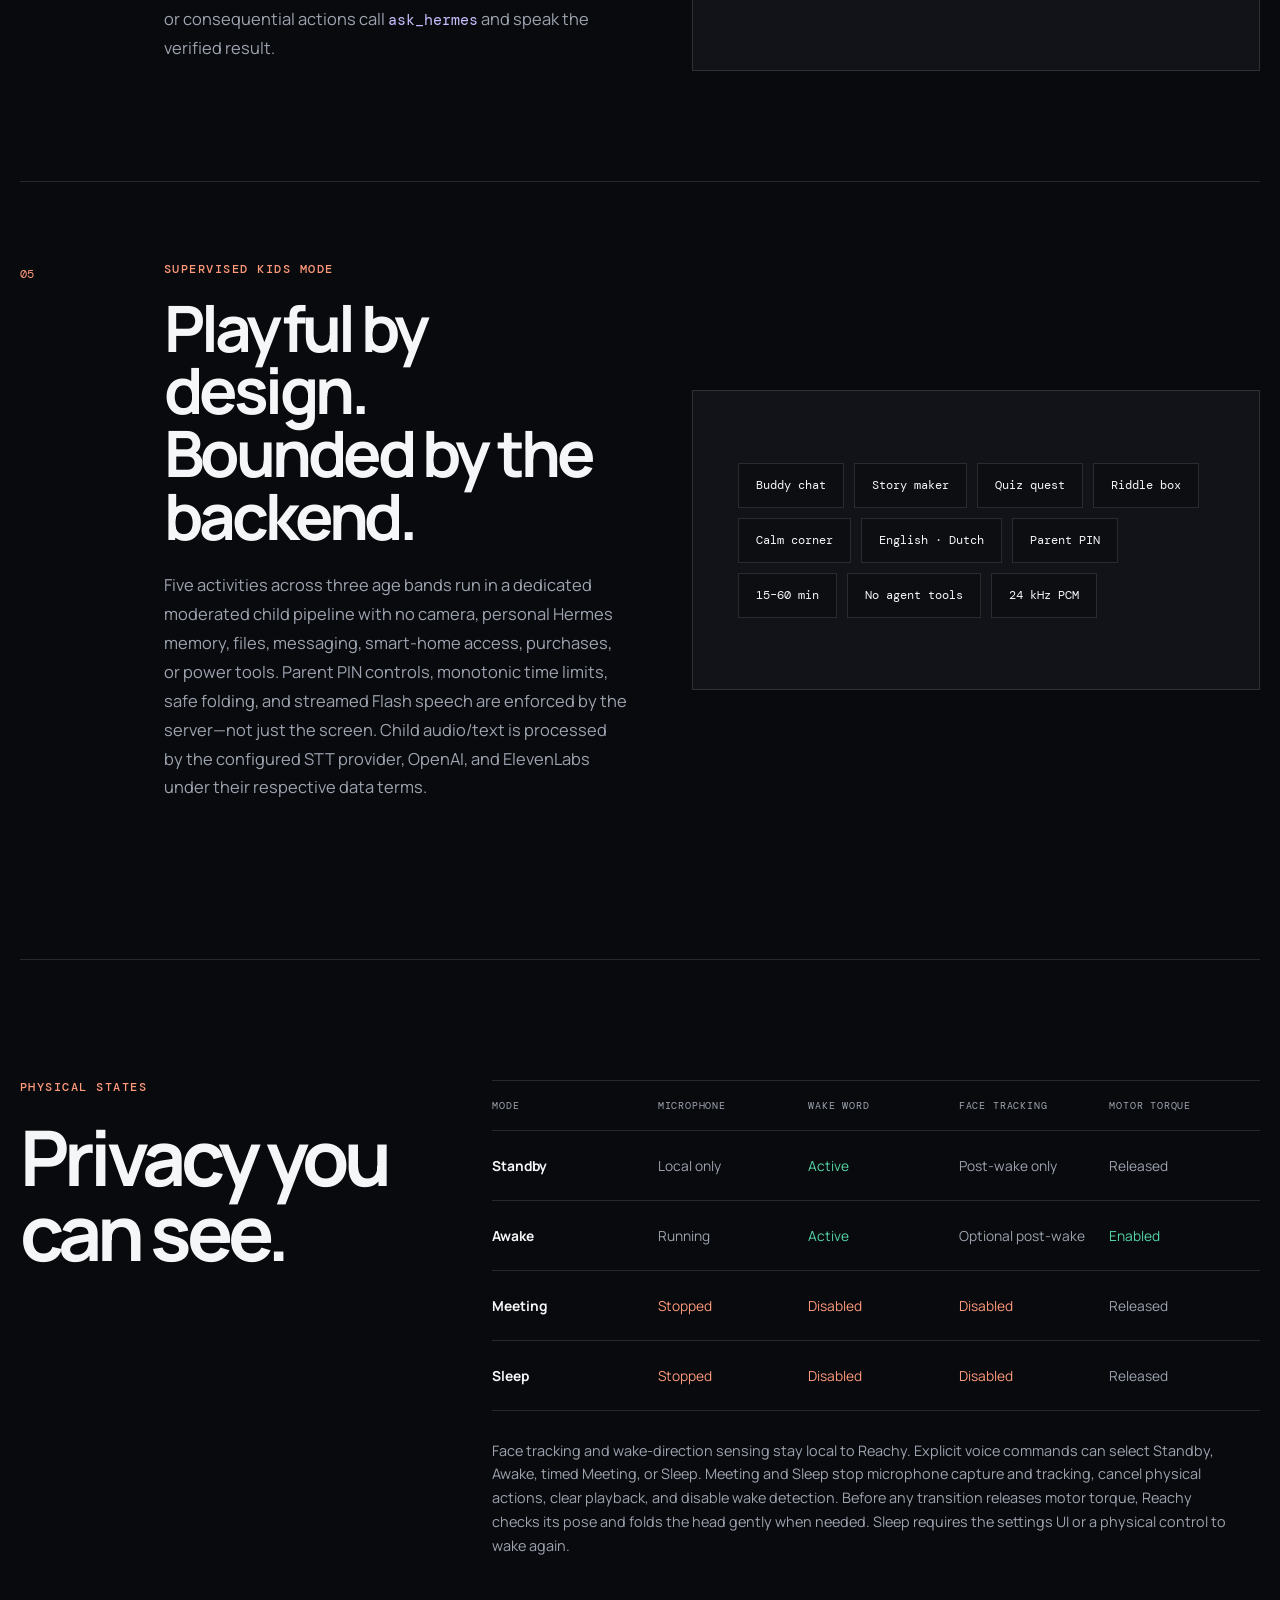
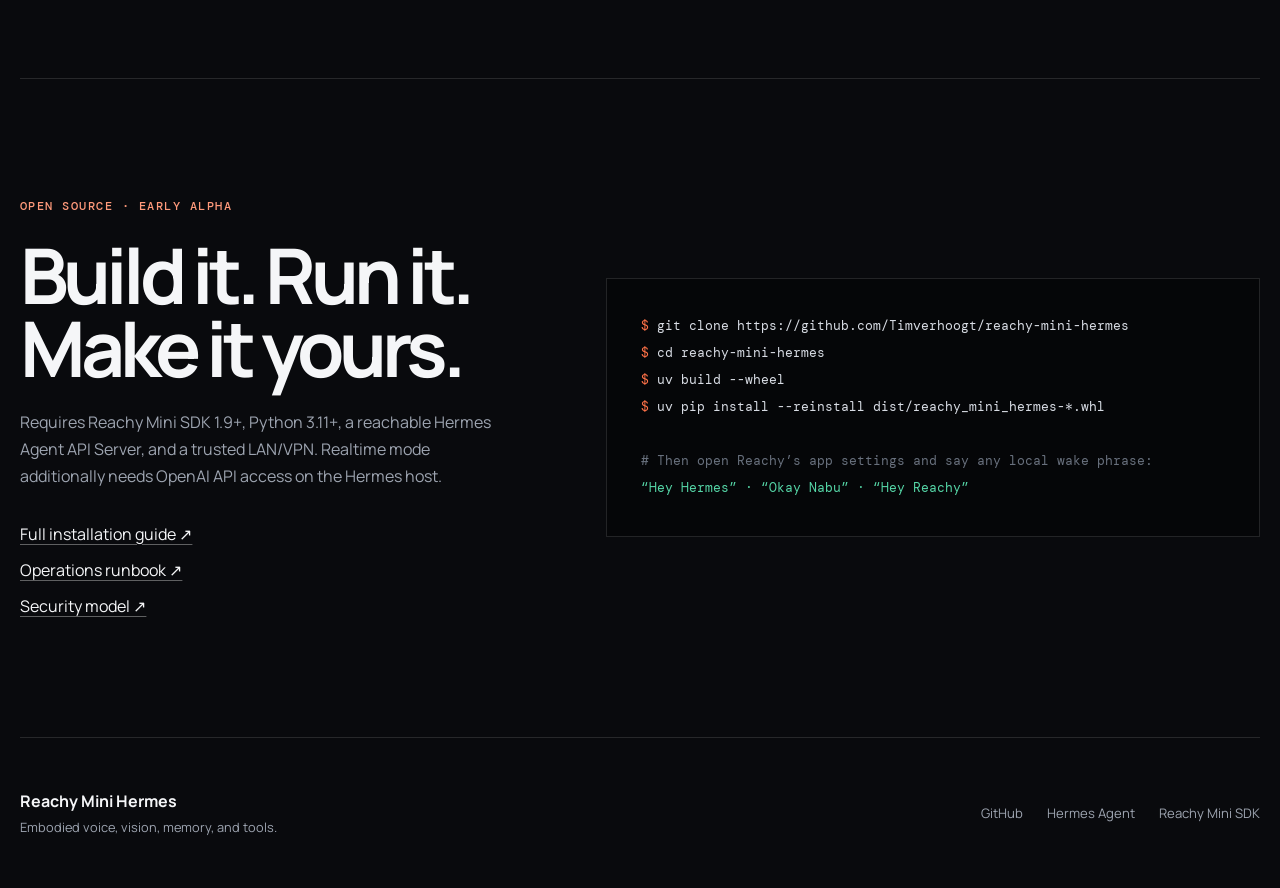
==== commit b6781a11: "feat: add Wireless Bluetooth gamepad controls" ====
--- a/index.html
+++ b/index.html
@@ -30,7 +30,7 @@
         </div>
         <div class="proof" aria-label="Project facts">
           <span><strong>Local</strong> pre-wake audio</span>
-          <span><strong>134</strong> automated tests</span>
+          <span><strong>143</strong> automated tests</span>
           <span><strong>Apache-2.0</strong> licensed</span>
         </div>
       </div>
--- a/style.css
+++ b/style.css
@@ -113,9 +113,9 @@
 .state-vision { bottom: 19%; left: 1%; }
 .state-tools { right: 3%; bottom: 7%; }
 
-.mode-strip { display: grid; grid-template-columns: 1fr 1fr; border-bottom: 1px solid var(--line); }
-.mode-strip article { padding: 48px 7vw 52px 0; }
-.mode-strip article + article { padding-left: 7vw; border-left: 1px solid var(--line); }
+.mode-strip { display: grid; grid-template-columns: repeat(3, 1fr); border-bottom: 1px solid var(--line); }
+.mode-strip article { padding: 48px 3.5vw 52px 0; }
+.mode-strip article + article { padding-left: 3.5vw; border-left: 1px solid var(--line); }
 .mode-strip h2 { margin: 22px 0 12px; font-size: clamp(1.5rem, 3vw, 2.25rem); letter-spacing: -.04em; }
 .mode-strip p:last-child { margin: 0; max-width: 560px; color: var(--muted); line-height: 1.65; }
 
@@ -202,6 +202,9 @@
 @media (max-width: 980px) {
   .site-header nav a:not(.nav-cta) { display: none; }
   .hero { grid-template-columns: 1fr; padding-top: 90px; }
+  .mode-strip { grid-template-columns: 1fr; }
+  .mode-strip article { padding: 38px 0; }
+  .mode-strip article + article { padding-left: 0; border-left: 0; border-top: 1px solid var(--line); }
   .hero-system { min-height: 500px; }
   .orb { width: 300px; }
   .section-heading { grid-template-columns: 1fr; }
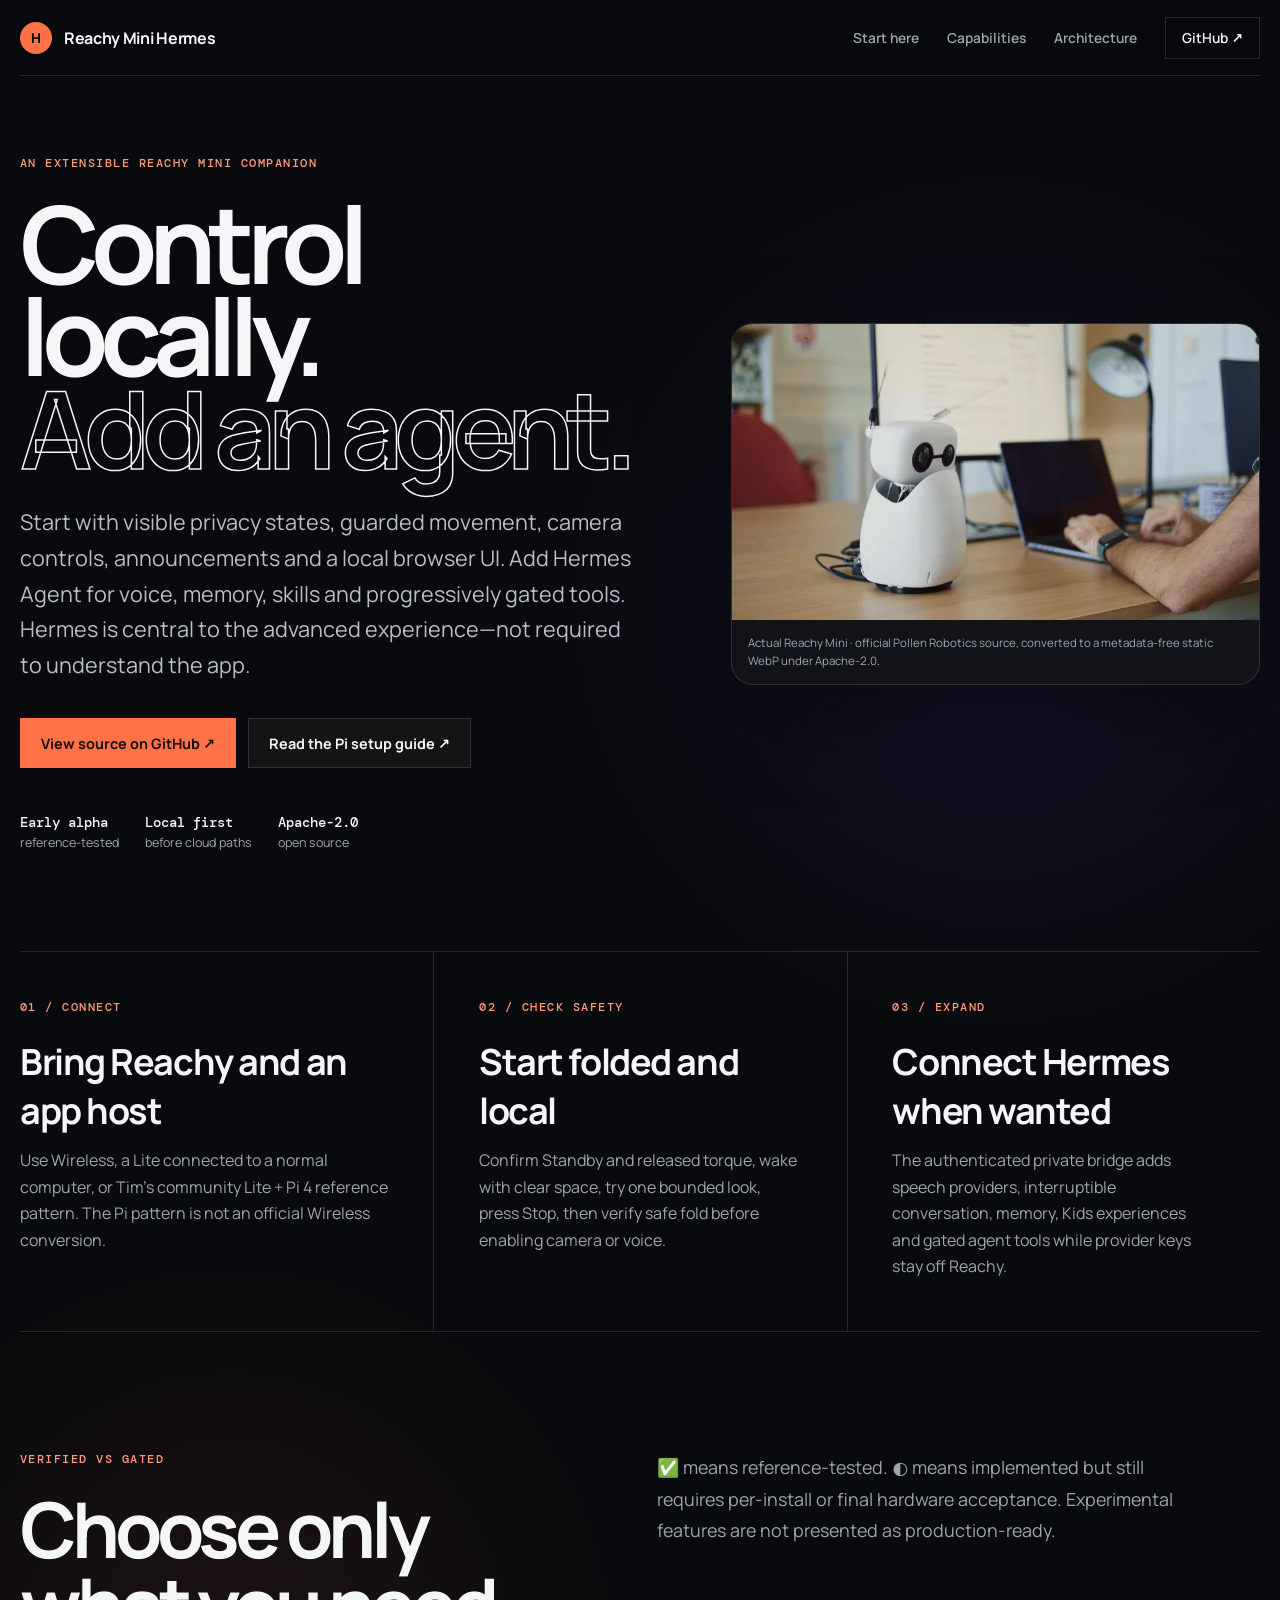
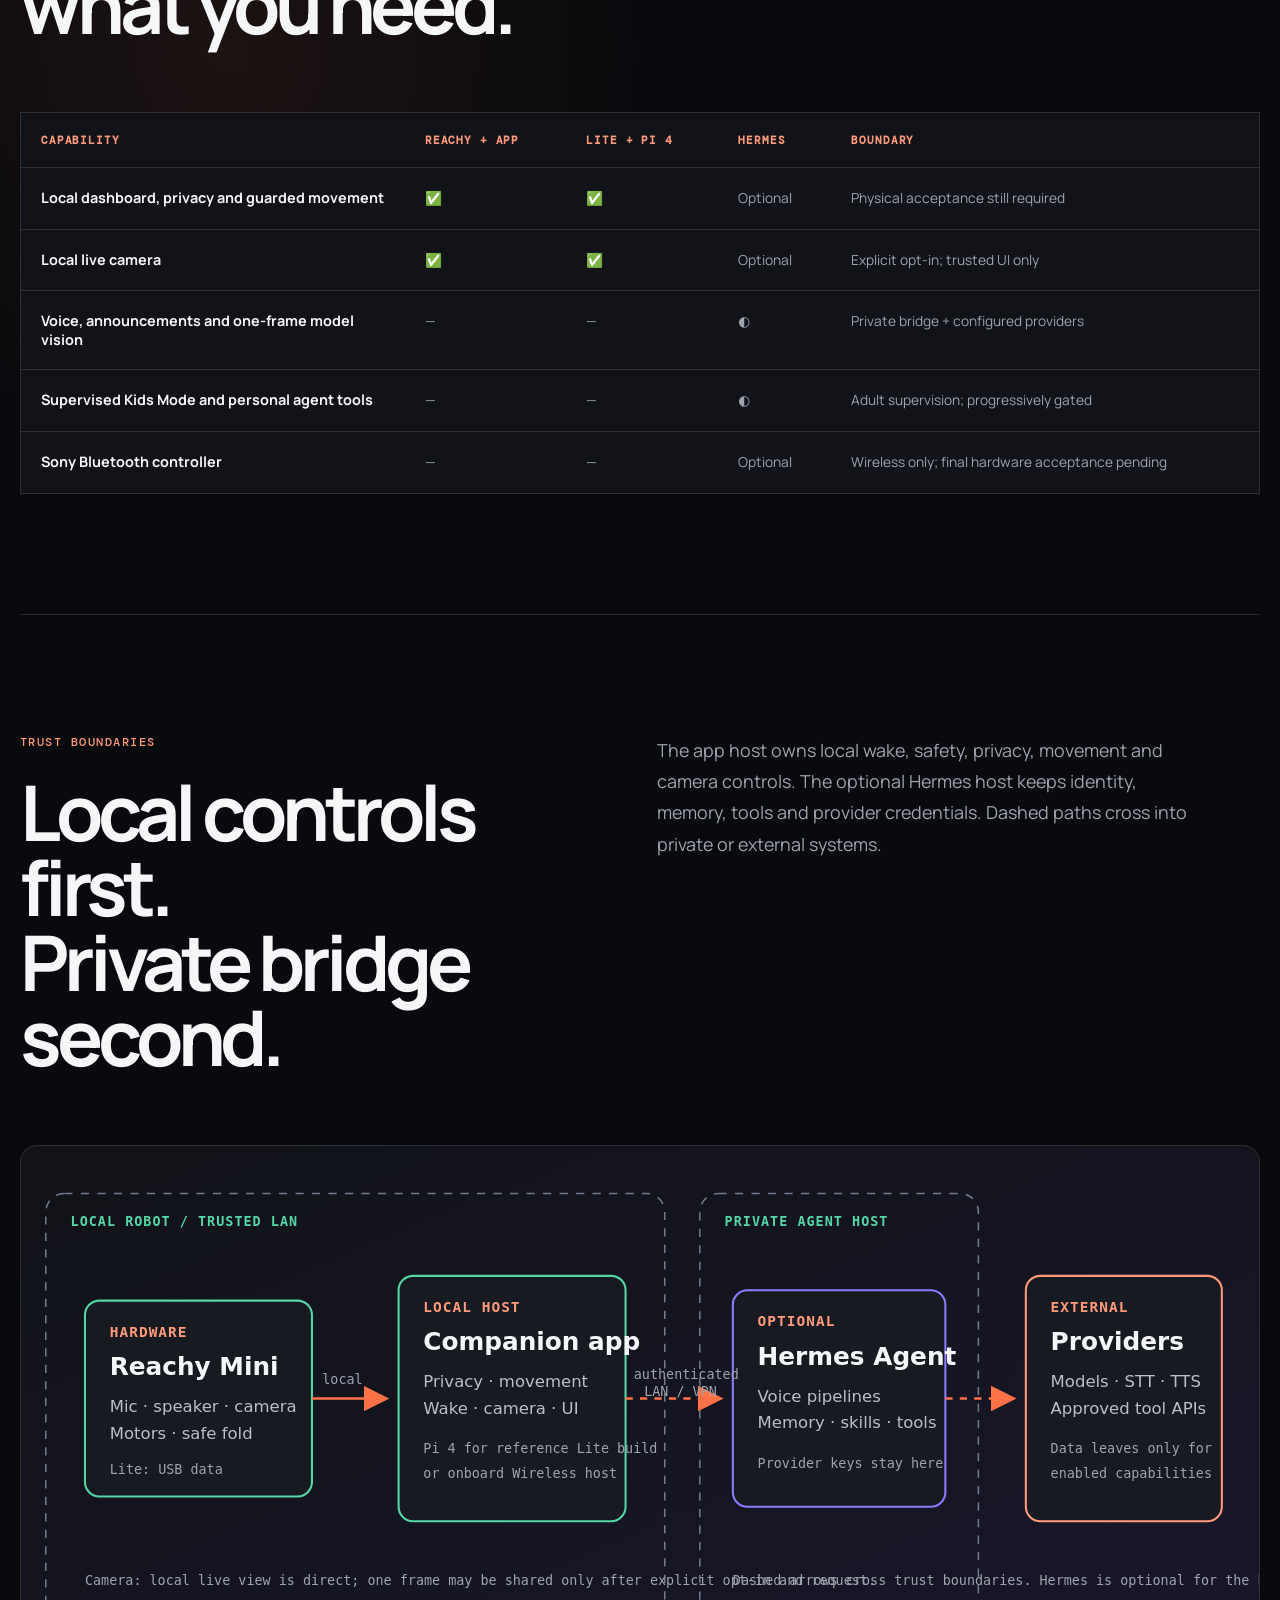
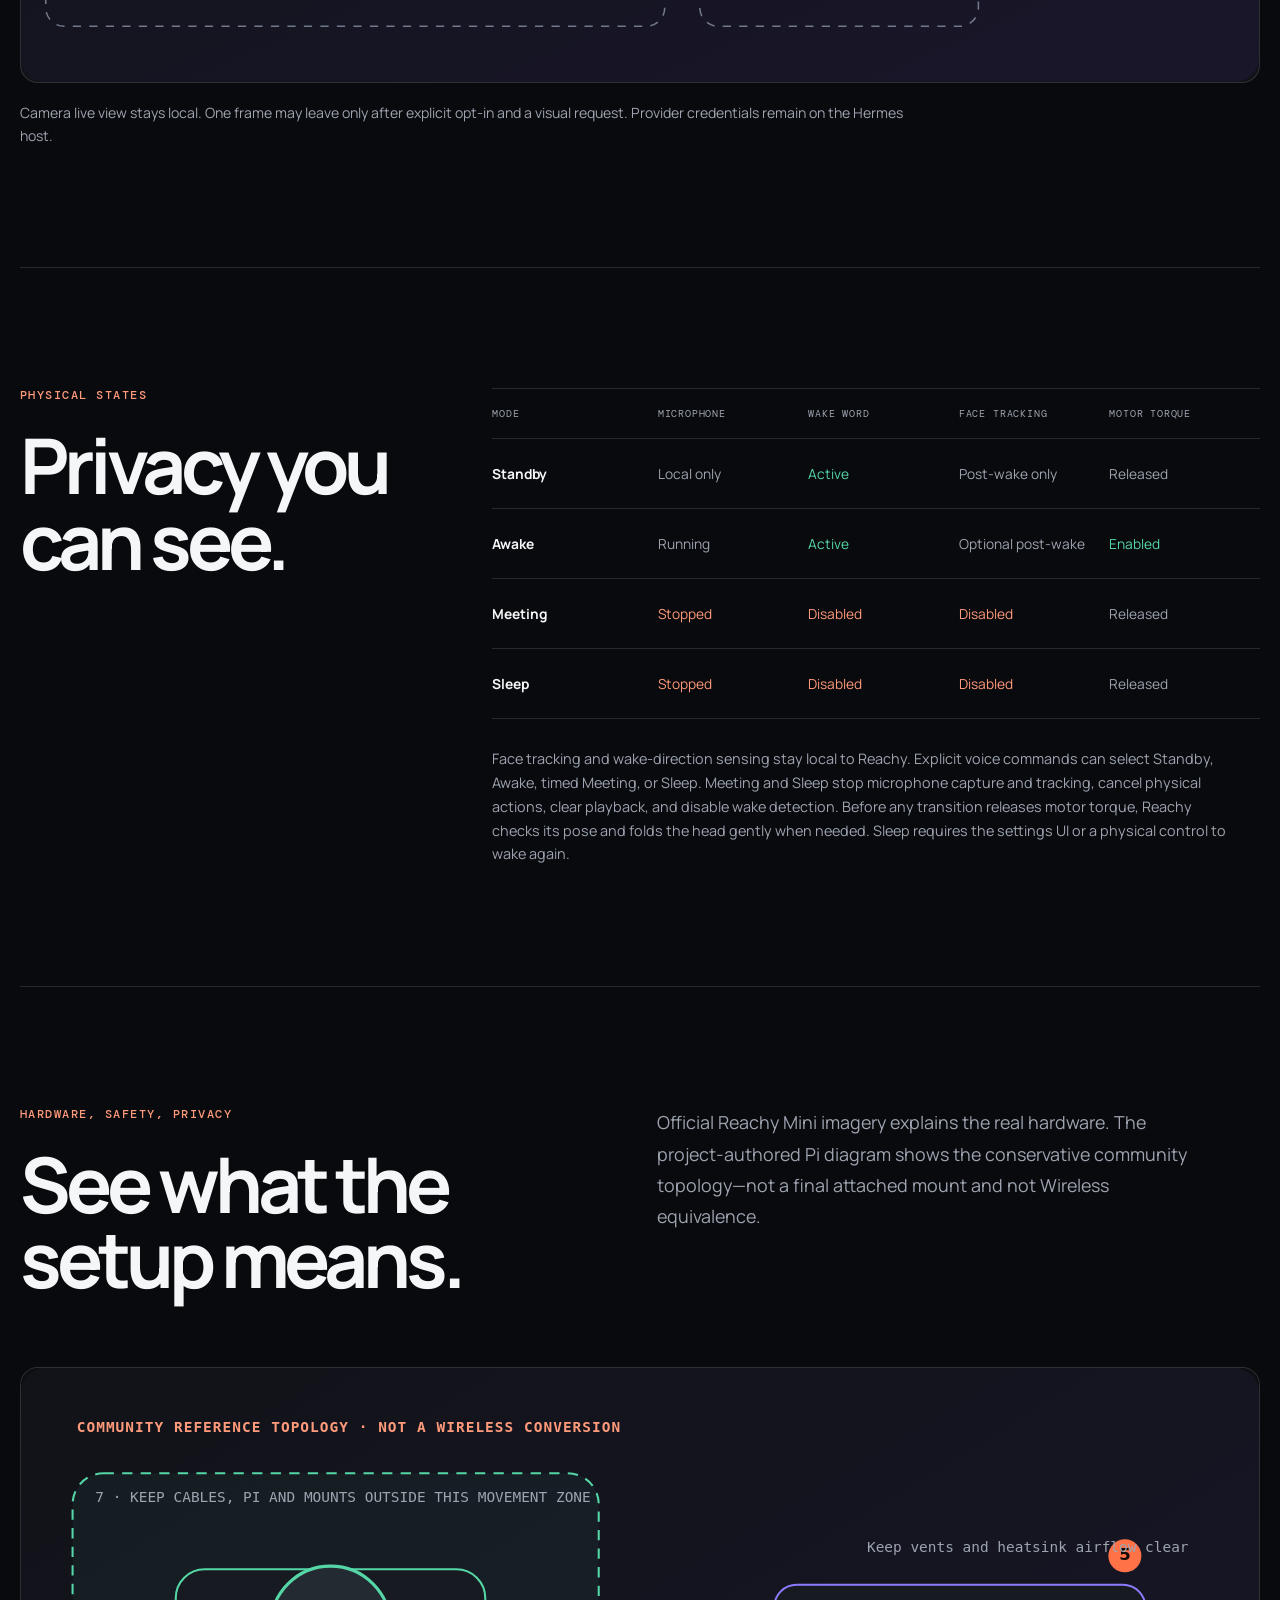
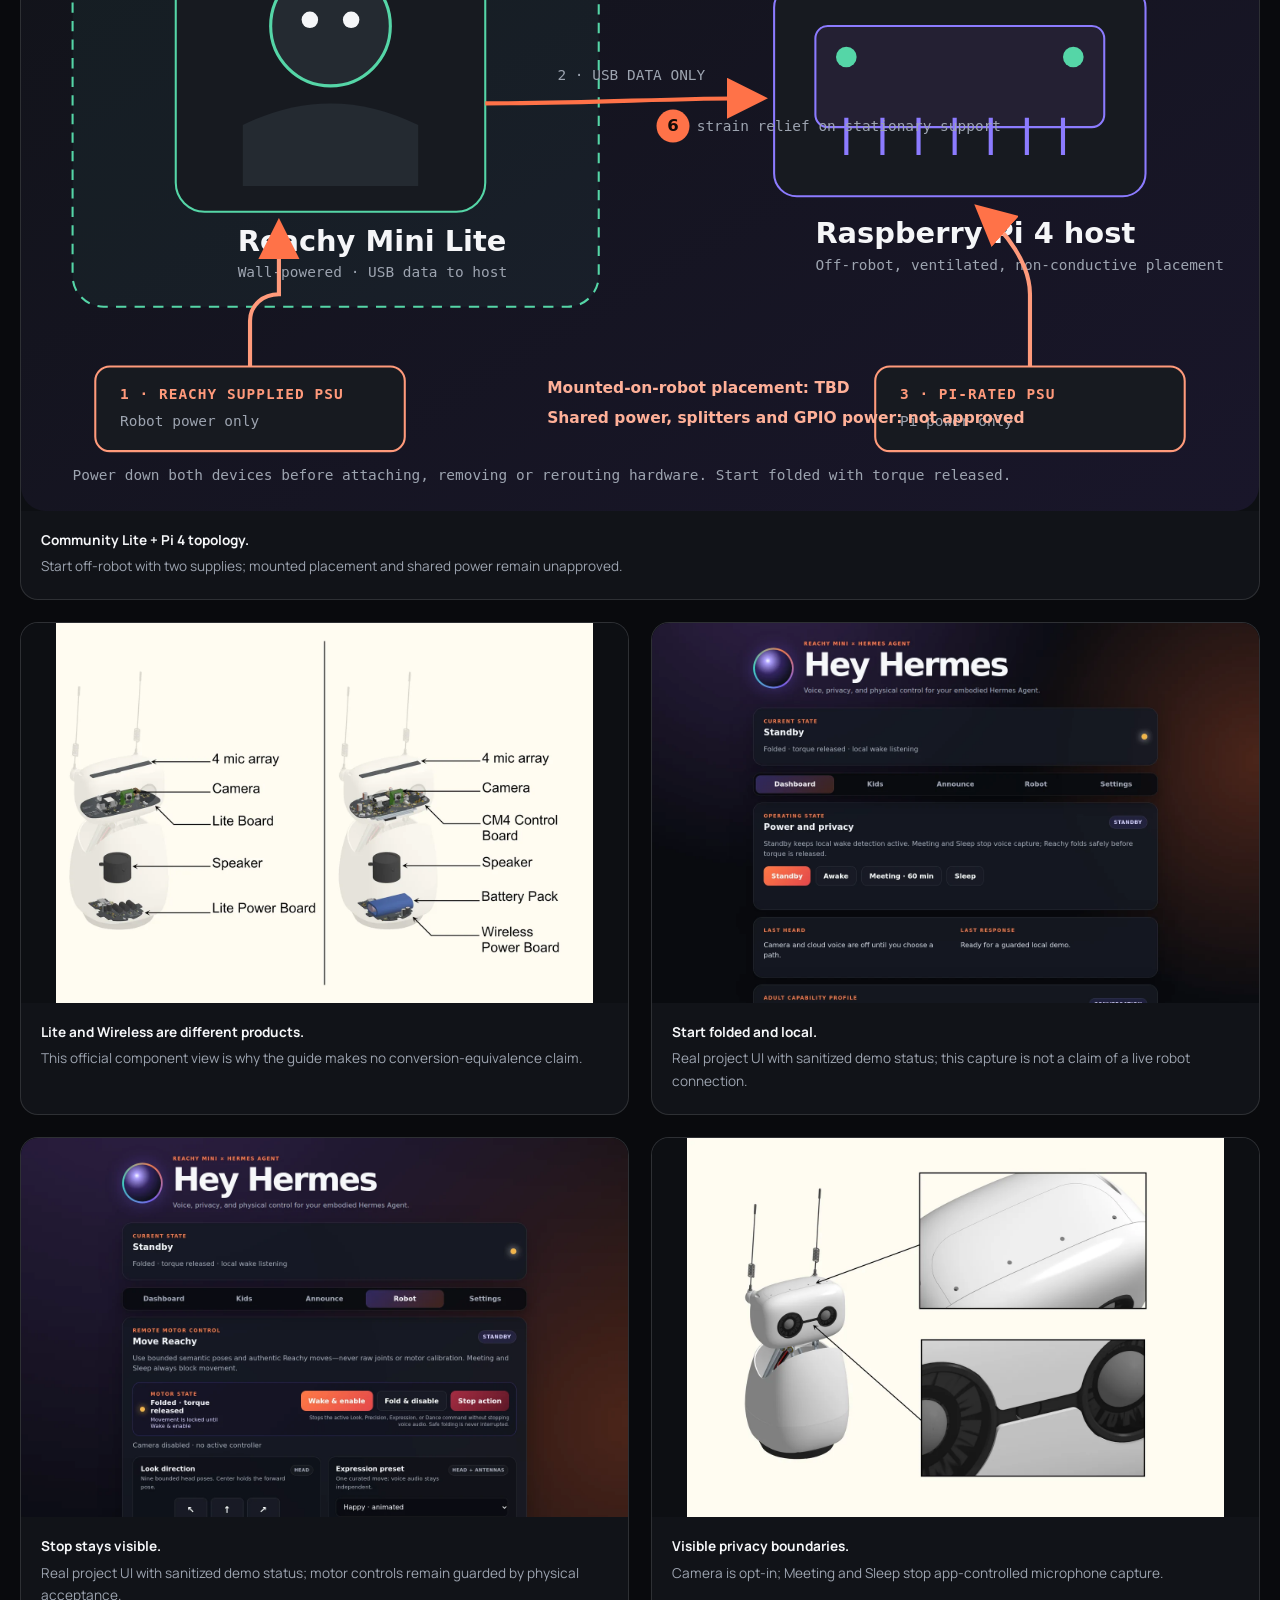
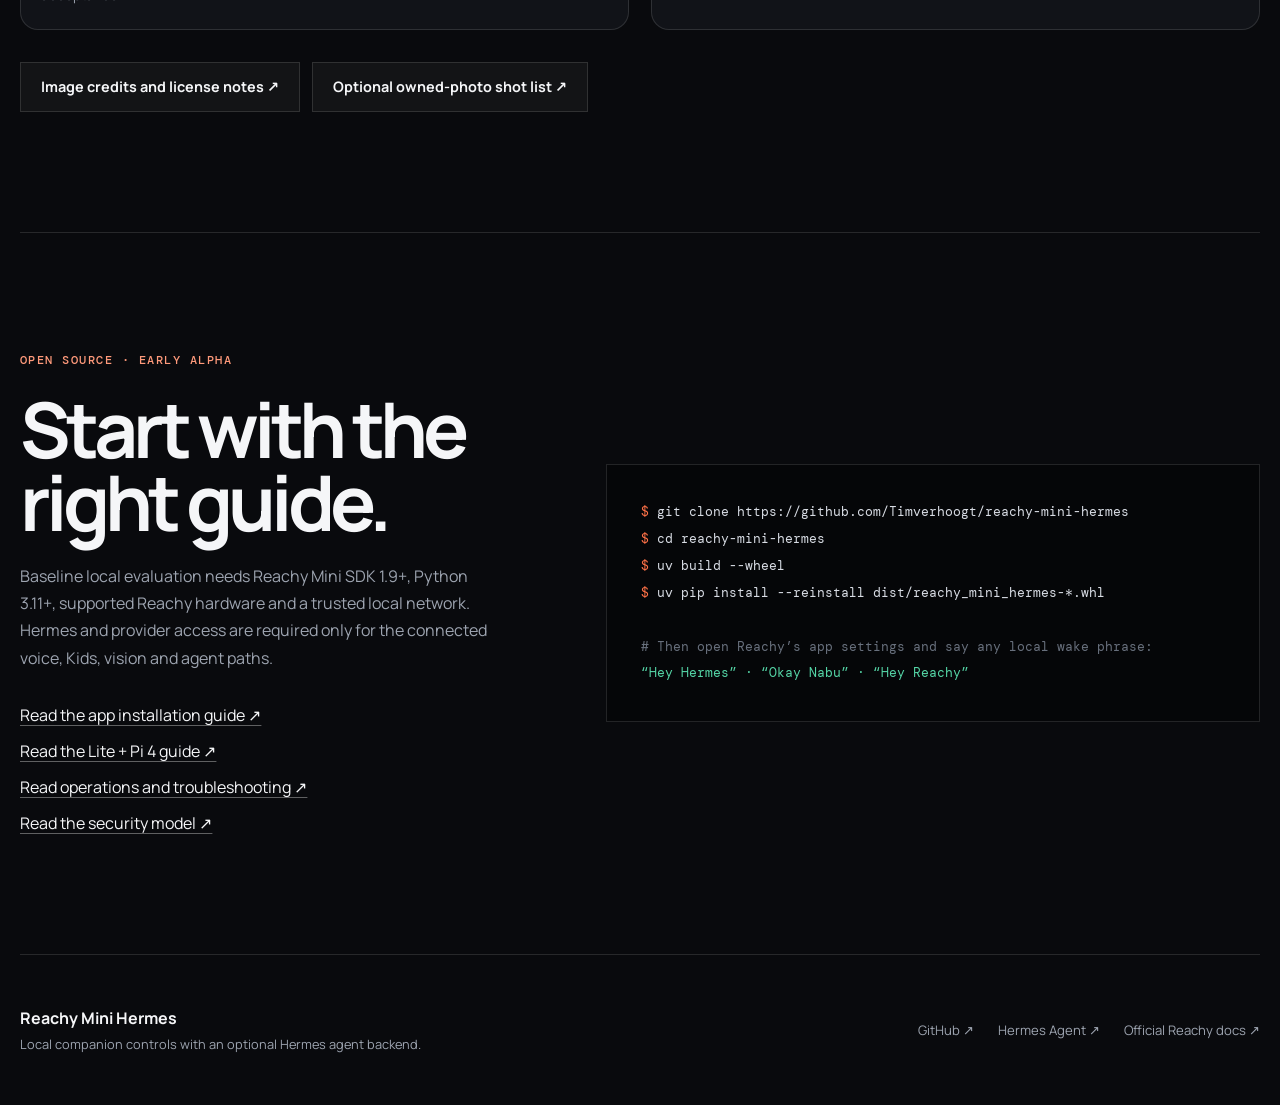
==== commit 59d43b96: "docs: reframe public Reachy companion experience" ====
--- a/index.html
+++ b/index.html
@@ -3,165 +3,95 @@
 <head>
   <meta charset="utf-8" />
   <meta name="viewport" content="width=device-width,initial-scale=1" />
-  <meta name="description" content="Give Reachy Mini local wake phrases, private Hermes voice and tools, and a supervised moderated Kids Mode." />
-  <title>Reachy Mini Hermes — embodied voice, vision, and tools</title>
+  <meta name="description" content="An extensible Reachy Mini companion app for safe local control, privacy, camera, voice and optional Hermes agent capabilities." />
+  <title>Reachy Mini Hermes — companion and control app</title>
   <link rel="stylesheet" href="style.css" />
 </head>
 <body>
   <header class="site-header">
     <a class="brand" href="#top" aria-label="Reachy Mini Hermes home"><span class="brand-mark">H</span><span>Reachy Mini Hermes</span></a>
     <nav aria-label="Primary navigation">
+      <a href="#expect">Start here</a>
+      <a href="#capabilities">Capabilities</a>
       <a href="#architecture">Architecture</a>
-      <a href="#capabilities">Capabilities</a>
-      <a href="#install">Install</a>
-      <a class="nav-cta" href="https://github.com/Timverhoogt/reachy-mini-hermes">GitHub ↗</a>
+      <a class="nav-cta" href="https://github.com/Timverhoogt/reachy-mini-hermes" target="_blank" rel="noopener noreferrer" aria-label="View source on GitHub (opens in a new tab)">GitHub ↗</a>
     </nav>
   </header>
 
   <main id="top">
     <section class="hero">
       <div class="hero-copy">
-        <p class="eyebrow">REACHY MINI × HERMES AGENT</p>
-        <h1>Your agent.<br /><em>Now embodied.</em></h1>
-        <p class="lede">Wake Reachy with <strong>“Hey Hermes”</strong>, <strong>“Okay Nabu”</strong>, or <strong>“Hey Reachy”</strong>. Talk naturally, interrupt mid-sentence, use a supervised Kids Mode, ask what it sees, dance, control Home Assistant, and keep the memory, skills, and tools of your own Hermes Agent.</p>
+        <p class="eyebrow">AN EXTENSIBLE REACHY MINI COMPANION</p>
+        <h1>Control locally.<br /><em>Add an agent.</em></h1>
+        <p class="lede">Start with visible privacy states, guarded movement, camera controls, announcements and a local browser UI. Add Hermes Agent for voice, memory, skills and progressively gated tools. Hermes is central to the advanced experience—not required to understand the app.</p>
         <div class="hero-actions">
-          <a class="button primary" href="https://github.com/Timverhoogt/reachy-mini-hermes">View source on GitHub</a>
-          <a class="button secondary" href="#install">Install the app</a>
+          <a class="button primary" href="https://github.com/Timverhoogt/reachy-mini-hermes" target="_blank" rel="noopener noreferrer" aria-label="View source on GitHub (opens in a new tab)">View source on GitHub ↗</a>
+          <a class="button secondary" href="https://github.com/Timverhoogt/reachy-mini-hermes/blob/main/docs/lite-raspberry-pi-4.md" target="_blank" rel="noopener noreferrer" aria-label="Read the Lite plus Raspberry Pi 4 setup guide (opens in a new tab)">Read the Pi setup guide ↗</a>
         </div>
         <div class="proof" aria-label="Project facts">
-          <span><strong>Local</strong> pre-wake audio</span>
-          <span><strong>143</strong> automated tests</span>
-          <span><strong>Apache-2.0</strong> licensed</span>
+          <span><strong>Early alpha</strong> reference-tested</span>
+          <span><strong>Local first</strong> before cloud paths</span>
+          <span><strong>Apache-2.0</strong> open source</span>
         </div>
       </div>
 
-      <div class="hero-system" aria-label="Animated voice system diagram">
-        <div class="signal signal-a"></div>
-        <div class="signal signal-b"></div>
-        <div class="orb"><span>HEY<br />HERMES</span></div>
-        <div class="state state-wake"><i></i>Local wake</div>
-        <div class="state state-voice"><i></i>Realtime voice</div>
-        <div class="state state-vision"><i></i>On-demand vision</div>
-        <div class="state state-tools"><i></i>Hermes tools</div>
-      </div>
+      <figure class="hero-media">
+        <img src="docs/assets/hero-reachy.webp" width="800" height="450" alt="An actual Reachy Mini on a desk raising its antennas in an official Pollen Robotics demonstration." fetchpriority="high" />
+        <figcaption>Actual Reachy Mini · official Pollen Robotics source, converted to a metadata-free static WebP under Apache-2.0.</figcaption>
+      </figure>
     </section>
 
-    <section class="mode-strip" aria-label="Conversation modes">
+    <section class="mode-strip" id="expect" aria-label="What first-time visitors can expect">
       <article>
-        <p class="number">01 / REALTIME</p>
-        <h2>Fast, interruptible conversation</h2>
-        <p>OpenAI <code>gpt-realtime-2.1</code> streams speech directly. Server VAD, local playback accounting, queue flushing, and conversation truncation make natural barge-in possible.</p>
+        <p class="number">01 / CONNECT</p>
+        <h2>Bring Reachy and an app host</h2>
+        <p>Use Wireless, a Lite connected to a normal computer, or Tim's community Lite + Pi 4 reference pattern. The Pi pattern is not an official Wireless conversion.</p>
       </article>
       <article>
-        <p class="number">02 / PIPELINE</p>
-        <h2>Your providers, your agent</h2>
-        <p>Choose Hermes, ElevenLabs, or other configured STT/TTS routes. Every request can use Hermes memory, files, web access, Home Assistant, MCP servers, and skills.</p>
+        <p class="number">02 / CHECK SAFETY</p>
+        <h2>Start folded and local</h2>
+        <p>Confirm Standby and released torque, wake with clear space, try one bounded look, press Stop, then verify safe fold before enabling camera or voice.</p>
       </article>
       <article>
-        <p class="number">03 / KIDS</p>
-        <h2>Supervised play, separate boundary</h2>
-        <p>Age-aware English or Dutch activities use a fresh moderated no-agent session, parent PIN controls, a server timer, and interruptible ElevenLabs Flash PCM streaming.</p>
+        <p class="number">03 / EXPAND</p>
+        <h2>Connect Hermes when wanted</h2>
+        <p>The authenticated private bridge adds speech providers, interruptible conversation, memory, Kids experiences and gated agent tools while provider keys stay off Reachy.</p>
       </article>
+    </section>
+
+    <section class="capability-matrix section" id="capabilities">
+      <div class="section-heading">
+        <p class="eyebrow">VERIFIED VS GATED</p>
+        <h2>Choose only what you need.</h2>
+        <p>✅ means reference-tested. ◐ means implemented but still requires per-install or final hardware acceptance. Experimental features are not presented as production-ready.</p>
+      </div>
+      <div class="matrix-wrap" role="region" aria-label="Capability and setup matrix" tabindex="0">
+        <table>
+          <thead><tr><th>Capability</th><th>Reachy + app</th><th>Lite + Pi 4</th><th>Hermes</th><th>Boundary</th></tr></thead>
+          <tbody>
+            <tr><th>Local dashboard, privacy and guarded movement</th><td>✅</td><td>✅</td><td>Optional</td><td>Physical acceptance still required</td></tr>
+            <tr><th>Local live camera</th><td>✅</td><td>✅</td><td>Optional</td><td>Explicit opt-in; trusted UI only</td></tr>
+            <tr><th>Voice, announcements and one-frame model vision</th><td>—</td><td>—</td><td>◐</td><td>Private bridge + configured providers</td></tr>
+            <tr><th>Supervised Kids Mode and personal agent tools</th><td>—</td><td>—</td><td>◐</td><td>Adult supervision; progressively gated</td></tr>
+            <tr><th>Sony Bluetooth controller</th><td>—</td><td>—</td><td>Optional</td><td>Wireless only; final hardware acceptance pending</td></tr>
+          </tbody>
+        </table>
+      </div>
     </section>
 
     <section class="architecture section" id="architecture">
       <div class="section-heading">
-        <p class="eyebrow">PRIVATE BY ARCHITECTURE</p>
-        <h2>The robot gets a bridge.<br />The host keeps the keys.</h2>
-        <p>Provider credentials stay on the Hermes machine. Reachy stores only a private bridge URL and bearer token. Cloud audio starts after the local wake phrase.</p>
+        <p class="eyebrow">TRUST BOUNDARIES</p>
+        <h2>Local controls first.<br />Private bridge second.</h2>
+        <p>The app host owns local wake, safety, privacy, movement and camera controls. The optional Hermes host keeps identity, memory, tools and provider credentials. Dashed paths cross into private or external systems.</p>
       </div>
-      <div class="flow" role="img" aria-label="Reachy to Hermes architecture flow">
-        <div class="flow-node">
-          <span class="node-label">ROBOT</span>
-          <strong>Reachy Mini</strong>
-          <small>Mic · speaker · camera · motion</small>
-        </div>
-        <div class="flow-link"><span>authenticated LAN / VPN</span></div>
-        <div class="flow-node accent-node">
-          <span class="node-label">TRUST BOUNDARY</span>
-          <strong>Private bridge</strong>
-          <small>Realtime · STT · TTS · discovery</small>
-        </div>
-        <div class="flow-link"><span>tool delegation</span></div>
-        <div class="flow-node">
-          <span class="node-label">AGENT HOST</span>
-          <strong>Hermes Agent</strong>
-          <small>Identity · memory · tools · secrets</small>
-        </div>
-      </div>
+      <figure class="architecture-figure">
+        <img src="docs/assets/architecture.svg" alt="Reachy Mini connects locally to the companion app; an optional authenticated bridge connects to Hermes Agent, which may contact external providers across a separate trust boundary." />
+        <figcaption>Camera live view stays local. One frame may leave only after explicit opt-in and a visual request. Provider credentials remain on the Hermes host.</figcaption>
+      </figure>
     </section>
 
-    <section class="capabilities section" id="capabilities">
-      <div class="section-heading compact">
-        <p class="eyebrow">VOICE, VISION, ACTION</p>
-        <h2>More than a talking demo.</h2>
-      </div>
-
-      <article class="feature feature-interrupt">
-        <div class="feature-index">01</div>
-        <div class="feature-copy">
-          <p class="feature-tag">NATURAL INTERRUPTION</p>
-          <h3>Generation finished.<br />Playback didn’t.</h3>
-          <p>The runtime tracks what Reachy has actually played—not just what the model has generated. When you speak, it clears the local GStreamer queue and truncates unheard audio from the conversation.</p>
-        </div>
-        <div class="wave-panel" aria-hidden="true">
-          <div class="wave assistant"><span></span><span></span><span></span><span></span><span></span><span></span><span></span><span></span><span></span></div>
-          <div class="cut-line"><b>INTERRUPT</b></div>
-          <div class="wave human"><span></span><span></span><span></span><span></span><span></span><span></span></div>
-        </div>
-      </article>
-
-      <article class="feature feature-camera">
-        <div class="feature-index">02</div>
-        <div class="feature-copy">
-          <p class="feature-tag">LOCAL LIVE + ON-DEMAND CAMERA</p>
-          <h3>Stream locally. Share one frame only when asked.</h3>
-          <p>The Robot tab can connect directly to Reachy's existing local WebRTC feed without routing video through Hermes or OpenAI. Separately, an explicit visual request captures one bounded JPEG for Realtime. Meeting and Sleep block both app-controlled paths.</p>
-        </div>
-        <div class="camera-panel" aria-hidden="true">
-          <div class="viewfinder"><i></i><i></i><i></i><i></i><span>ONE FRAME</span></div>
-          <p>CAPTURE → ANALYZE → DISCARD</p>
-        </div>
-      </article>
-
-      <article class="feature feature-tools">
-        <div class="feature-index">03</div>
-        <div class="feature-copy">
-          <p class="feature-tag">LOCAL EMBODIMENT</p>
-          <h3>Move like Reachy.<br />Think like Hermes.</h3>
-          <p>Realtime and the tabbed local dashboard can look in a direction, express curated emotions, and perform authentic recorded dances through one serialized safety layer. Install the dashboard as an Android PWA from a trusted HTTPS address, or add the direct LAN page to your home screen as a shortcut. Optional local face tracking follows you only during the active conversation, while local microphone-array direction finding turns toward the wake phrase.</p>
-        </div>
-        <div class="tool-list" aria-label="Reachy embodiment capabilities">
-          <span>Manual control</span><span>Look</span><span>Emotion</span><span>Dance</span><span>Face follow</span><span>Stop motion</span>
-        </div>
-      </article>
-
-      <article class="feature feature-tools">
-        <div class="feature-index">04</div>
-        <div class="feature-copy">
-          <p class="feature-tag">HERMES DELEGATION</p>
-          <h3>A robot with your tools.</h3>
-          <p>Ordinary speech stays on the fast path. Requests involving personal memory, current information, files, Home Assistant, or consequential actions call <code>ask_hermes</code> and speak the verified result.</p>
-        </div>
-        <div class="tool-list" aria-label="Examples of Hermes capabilities">
-          <span>Home Assistant</span><span>Memory</span><span>Files</span><span>Web</span><span>Skills</span><span>MCP</span>
-        </div>
-      </article>
-
-      <article class="feature feature-tools">
-        <div class="feature-index">05</div>
-        <div class="feature-copy">
-          <p class="feature-tag">SUPERVISED KIDS MODE</p>
-          <h3>Playful by design.<br />Bounded by the backend.</h3>
-          <p>Five activities across three age bands run in a dedicated moderated child pipeline with no camera, personal Hermes memory, files, messaging, smart-home access, purchases, or power tools. Parent PIN controls, monotonic time limits, safe folding, and streamed Flash speech are enforced by the server—not just the screen. Child audio/text is processed by the configured STT provider, OpenAI, and ElevenLabs under their respective data terms.</p>
-        </div>
-        <div class="tool-list" aria-label="Kids Mode boundaries and activities">
-          <span>Buddy chat</span><span>Story maker</span><span>Quiz quest</span><span>Riddle box</span><span>Calm corner</span><span>English · Dutch</span><span>Parent PIN</span><span>15–60 min</span><span>No agent tools</span><span>24 kHz PCM</span>
-        </div>
-      </article>
-    </section>
-
-    <section class="privacy section">
+    <section class="privacy section" id="privacy">
       <div class="section-heading compact">
         <p class="eyebrow">PHYSICAL STATES</p>
         <h2>Privacy you can see.</h2>
@@ -176,15 +106,50 @@
       <p class="privacy-note">Face tracking and wake-direction sensing stay local to Reachy. Explicit voice commands can select Standby, Awake, timed Meeting, or Sleep. Meeting and Sleep stop microphone capture and tracking, cancel physical actions, clear playback, and disable wake detection. Before any transition releases motor torque, Reachy checks its pose and folds the head gently when needed. Sleep requires the settings UI or a physical control to wake again.</p>
     </section>
 
+    <section class="visuals section" id="visuals">
+      <div class="section-heading">
+        <p class="eyebrow">HARDWARE, SAFETY, PRIVACY</p>
+        <h2>See what the setup means.</h2>
+        <p>Official Reachy Mini imagery explains the real hardware. The project-authored Pi diagram shows the conservative community topology—not a final attached mount and not Wireless equivalence.</p>
+      </div>
+      <div class="visual-grid">
+        <figure class="visual-card visual-card-wide">
+          <img src="docs/assets/lite-pi-overview.svg" alt="Conservative Reachy Mini Lite and Raspberry Pi 4 companion topology with separate power supplies, USB data, ventilation, strain relief and motor-clearance callouts." loading="lazy" />
+          <figcaption><strong>Community Lite + Pi 4 topology.</strong> Start off-robot with two supplies; mounted placement and shared power remain unapproved.</figcaption>
+        </figure>
+        <figure class="visual-card">
+          <img src="docs/assets/reachy-components.webp" width="1400" height="990" alt="Official exploded component comparison of Reachy Mini Lite and Reachy Mini Wireless." loading="lazy" />
+          <figcaption><strong>Lite and Wireless are different products.</strong> This official component view is why the guide makes no conversion-equivalence claim.</figcaption>
+        </figure>
+        <figure class="visual-card">
+          <img src="docs/assets/ui-dashboard.webp" width="1440" height="900" alt="Reachy Mini Hermes dashboard showing sanitized Standby, folded and torque-released demo status with power and privacy controls." loading="lazy" />
+          <figcaption><strong>Start folded and local.</strong> Real project UI with sanitized demo status; this capture is not a claim of a live robot connection.</figcaption>
+        </figure>
+        <figure class="visual-card">
+          <img src="docs/assets/ui-robot.webp" width="1440" height="900" alt="Reachy Mini Hermes Robot tab showing sanitized folded motor status, guarded wake, fold and Stop controls." loading="lazy" />
+          <figcaption><strong>Stop stays visible.</strong> Real project UI with sanitized demo status; motor controls remain guarded by physical acceptance.</figcaption>
+        </figure>
+        <figure class="visual-card">
+          <img src="docs/assets/mic-camera.webp" width="1400" height="990" alt="Official diagram identifying Reachy Mini's camera and microphone locations." loading="lazy" />
+          <figcaption><strong>Visible privacy boundaries.</strong> Camera is opt-in; Meeting and Sleep stop app-controlled microphone capture.</figcaption>
+        </figure>
+      </div>
+      <div class="hero-actions">
+        <a class="button secondary" href="https://github.com/Timverhoogt/reachy-mini-hermes/blob/main/docs/IMAGE_CREDITS.md" target="_blank" rel="noopener noreferrer" aria-label="Read image sources, changes and license notes (opens in a new tab)">Image credits and license notes ↗</a>
+        <a class="button secondary" href="https://github.com/Timverhoogt/reachy-mini-hermes/blob/main/docs/public-image-shot-list.md" target="_blank" rel="noopener noreferrer" aria-label="Read the optional owned-image shot list (opens in a new tab)">Optional owned-photo shot list ↗</a>
+      </div>
+    </section>
+
     <section class="install section" id="install">
       <div class="install-copy">
         <p class="eyebrow">OPEN SOURCE · EARLY ALPHA</p>
-        <h2>Build it. Run it.<br />Make it yours.</h2>
-        <p>Requires Reachy Mini SDK 1.9+, Python 3.11+, a reachable Hermes Agent API Server, and a trusted LAN/VPN. Realtime mode additionally needs OpenAI API access on the Hermes host.</p>
+        <h2>Start with the right guide.</h2>
+        <p>Baseline local evaluation needs Reachy Mini SDK 1.9+, Python 3.11+, supported Reachy hardware and a trusted local network. Hermes and provider access are required only for the connected voice, Kids, vision and agent paths.</p>
         <div class="install-links">
-          <a href="https://github.com/Timverhoogt/reachy-mini-hermes#1-prepare-hermes-agent">Full installation guide ↗</a>
-          <a href="https://github.com/Timverhoogt/reachy-mini-hermes/blob/main/OPERATIONS.md">Operations runbook ↗</a>
-          <a href="https://github.com/Timverhoogt/reachy-mini-hermes/blob/main/SECURITY.md">Security model ↗</a>
+          <a href="https://github.com/Timverhoogt/reachy-mini-hermes#install-the-reachy-app" target="_blank" rel="noopener noreferrer" aria-label="Read the app installation guide (opens in a new tab)">Read the app installation guide ↗</a>
+          <a href="https://github.com/Timverhoogt/reachy-mini-hermes/blob/main/docs/lite-raspberry-pi-4.md" target="_blank" rel="noopener noreferrer" aria-label="Read the Lite plus Raspberry Pi 4 guide (opens in a new tab)">Read the Lite + Pi 4 guide ↗</a>
+          <a href="https://github.com/Timverhoogt/reachy-mini-hermes/blob/main/OPERATIONS.md" target="_blank" rel="noopener noreferrer" aria-label="Read the operations runbook (opens in a new tab)">Read operations and troubleshooting ↗</a>
+          <a href="https://github.com/Timverhoogt/reachy-mini-hermes/blob/main/SECURITY.md" target="_blank" rel="noopener noreferrer" aria-label="Read the security model (opens in a new tab)">Read the security model ↗</a>
         </div>
       </div>
       <pre class="terminal" aria-label="Installation commands"><span>$</span> git clone https://github.com/Timverhoogt/reachy-mini-hermes
@@ -198,11 +163,11 @@
   </main>
 
   <footer>
-    <div><strong>Reachy Mini Hermes</strong><span>Embodied voice, vision, memory, and tools.</span></div>
+    <div><strong>Reachy Mini Hermes</strong><span>Local companion controls with an optional Hermes agent backend.</span></div>
     <nav aria-label="Footer navigation">
-      <a href="https://github.com/Timverhoogt/reachy-mini-hermes">GitHub</a>
-      <a href="https://github.com/NousResearch/hermes-agent">Hermes Agent</a>
-      <a href="https://github.com/pollen-robotics/reachy_mini">Reachy Mini SDK</a>
+      <a href="https://github.com/Timverhoogt/reachy-mini-hermes" target="_blank" rel="noopener noreferrer" aria-label="View source on GitHub (opens in a new tab)">GitHub ↗</a>
+      <a href="https://github.com/NousResearch/hermes-agent" target="_blank" rel="noopener noreferrer" aria-label="Open Hermes Agent on GitHub (opens in a new tab)">Hermes Agent ↗</a>
+      <a href="https://huggingface.co/docs/reachy_mini/" target="_blank" rel="noopener noreferrer" aria-label="Read official Reachy Mini documentation (opens in a new tab)">Official Reachy docs ↗</a>
     </nav>
   </footer>
 </body>
--- a/style.css
+++ b/style.css
@@ -30,6 +30,7 @@
 }
 a { color: inherit; }
 code { font-family: var(--mono); color: #c7c0ff; font-size: .92em; }
+a:focus-visible, [tabindex="0"]:focus-visible { outline: 3px solid var(--orange-soft); outline-offset: 4px; }
 
 .site-header {
   position: sticky;
@@ -87,6 +88,9 @@
 .proof span { display: flex; flex-direction: column; gap: 3px; }
 .proof strong { color: var(--ink); font-family: var(--mono); font-weight: 500; font-size: .85rem; }
 
+.hero-media { margin: 0; border: 1px solid var(--line); border-radius: 22px; overflow: hidden; background: var(--surface); box-shadow: 0 30px 90px rgba(0,0,0,.38); }
+.hero-media img { display: block; width: 100%; height: auto; aspect-ratio: 16 / 9; object-fit: cover; }
+.hero-media figcaption { padding: 14px 16px; color: var(--muted); font-size: .72rem; line-height: 1.55; }
 .hero-system { position: relative; min-height: 540px; display: grid; place-items: center; }
 .orb {
   position: relative;
@@ -136,6 +140,25 @@
 .flow-link::before { content: ""; position: absolute; left: 0; right: 0; height: 1px; background: var(--line); }
 .flow-link::after { content: "→"; position: absolute; right: 6px; color: var(--orange); }
 .flow-link span { position: relative; z-index: 1; padding: 7px; background: var(--bg); writing-mode: vertical-rl; font-family: var(--mono); font-size: .58rem; letter-spacing: .08em; }
+
+.matrix-wrap { margin-top: 70px; overflow-x: auto; border: 1px solid var(--line); background: var(--surface); }
+.matrix-wrap table { width: 100%; min-width: 820px; border-collapse: collapse; }
+.matrix-wrap th, .matrix-wrap td { padding: 20px; border-bottom: 1px solid var(--line); text-align: left; vertical-align: top; }
+.matrix-wrap thead th { color: var(--orange-soft); font-family: var(--mono); font-size: .68rem; letter-spacing: .08em; text-transform: uppercase; }
+.matrix-wrap tbody th { width: 31%; color: var(--ink); font-size: .9rem; }
+.matrix-wrap tbody td { color: var(--muted); font-size: .86rem; line-height: 1.5; }
+.matrix-wrap tbody tr:last-child > * { border-bottom: 0; }
+.architecture-figure { margin: 70px 0 0; }
+.architecture-figure img { display: block; width: 100%; height: auto; border: 1px solid var(--line); border-radius: 18px; background: var(--surface); }
+.architecture-figure figcaption { max-width: 900px; margin-top: 18px; color: var(--muted); line-height: 1.65; font-size: .88rem; }
+.visuals .hero-actions { margin-top: 32px; }
+.visual-grid { margin-top: 70px; display: grid; grid-template-columns: repeat(2, minmax(0, 1fr)); gap: 22px; }
+.visual-card { margin: 0; overflow: hidden; border: 1px solid var(--line); border-radius: 18px; background: var(--surface); }
+.visual-card-wide { grid-column: 1 / -1; }
+.visual-card img { display: block; width: 100%; height: auto; aspect-ratio: 16 / 10; object-fit: contain; background: #0d0f13; }
+.visual-card-wide img { aspect-ratio: 5 / 3; }
+.visual-card figcaption { padding: 18px 20px 22px; color: var(--muted); font-size: .85rem; line-height: 1.65; }
+.visual-card figcaption strong { display: block; margin-bottom: 4px; color: var(--ink); }
 
 .capabilities { padding-bottom: 60px; }
 .feature { min-height: 520px; display: grid; grid-template-columns: 80px minmax(320px,.9fr) 1.1fr; gap: 5vw; align-items: center; padding: 80px 0; border-top: 1px solid var(--line); }
@@ -240,6 +263,11 @@
   .mode-strip article { padding: 38px 0; }
   .mode-strip article + article { padding-left: 0; border-left: 0; border-top: 1px solid var(--line); }
   .section { padding: 85px 0; }
+  .matrix-wrap { margin-top: 45px; }
+  .matrix-wrap th, .matrix-wrap td { padding: 15px; }
+  .architecture-figure { margin-top: 45px; }
+  .visual-grid { margin-top: 45px; grid-template-columns: 1fr; }
+  .visual-card-wide { grid-column: 1; }
   .feature { grid-template-columns: 1fr; gap: 25px; padding: 62px 0; }
   .feature-index, .feature > :last-child { grid-column: 1; }
   .wave-panel, .camera-panel { min-height: 280px; }
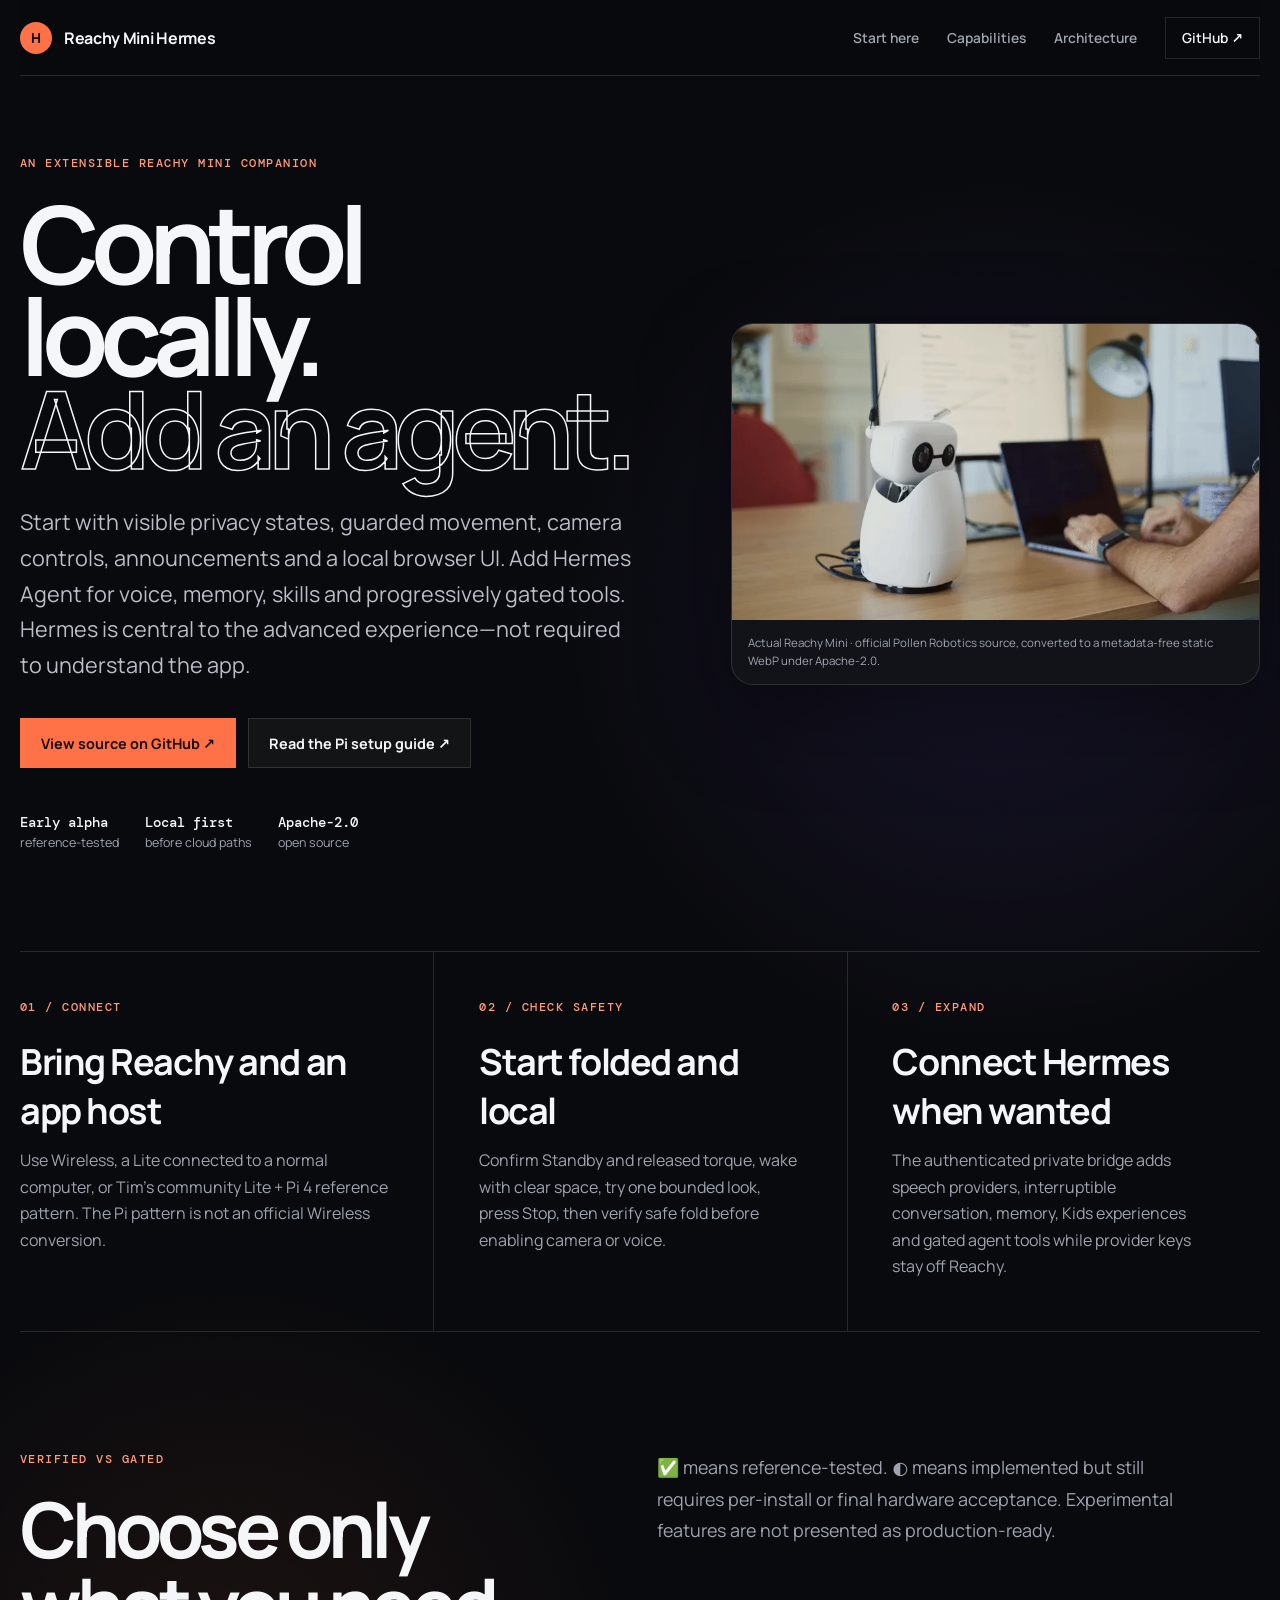
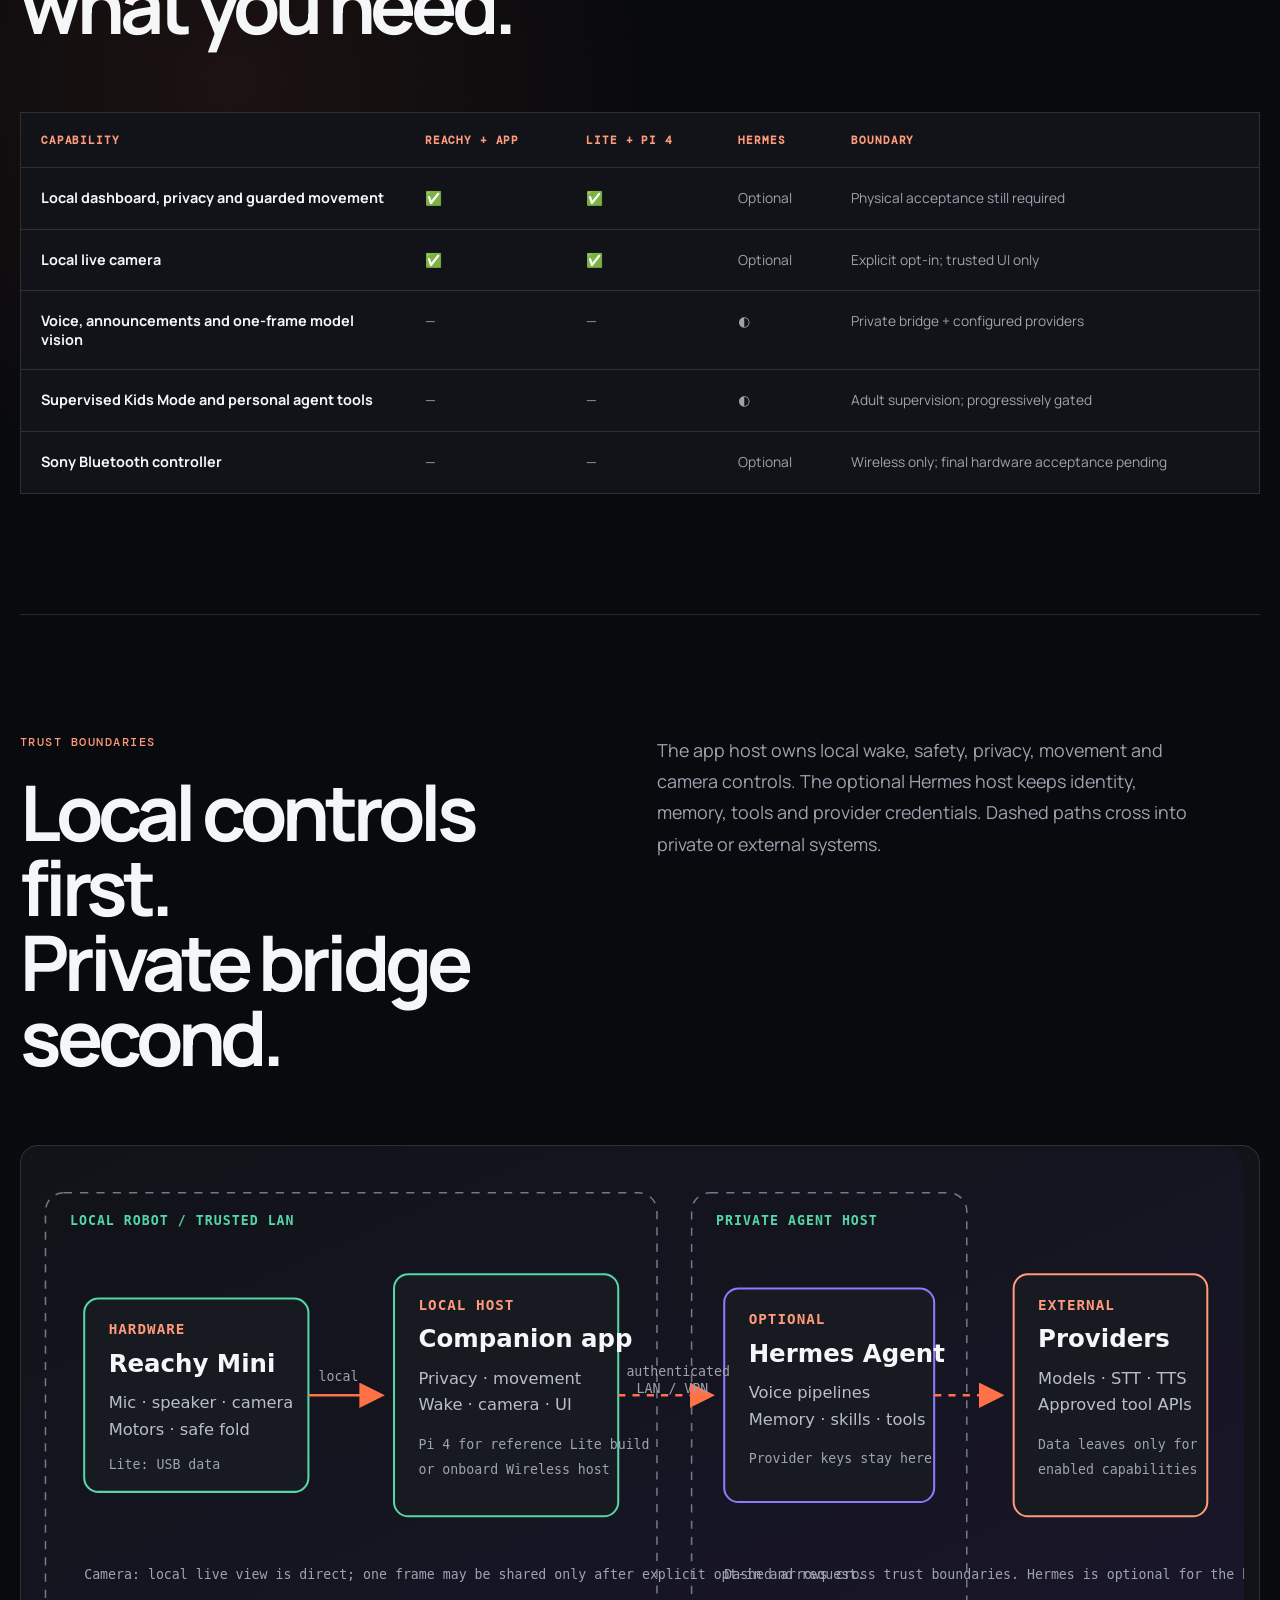
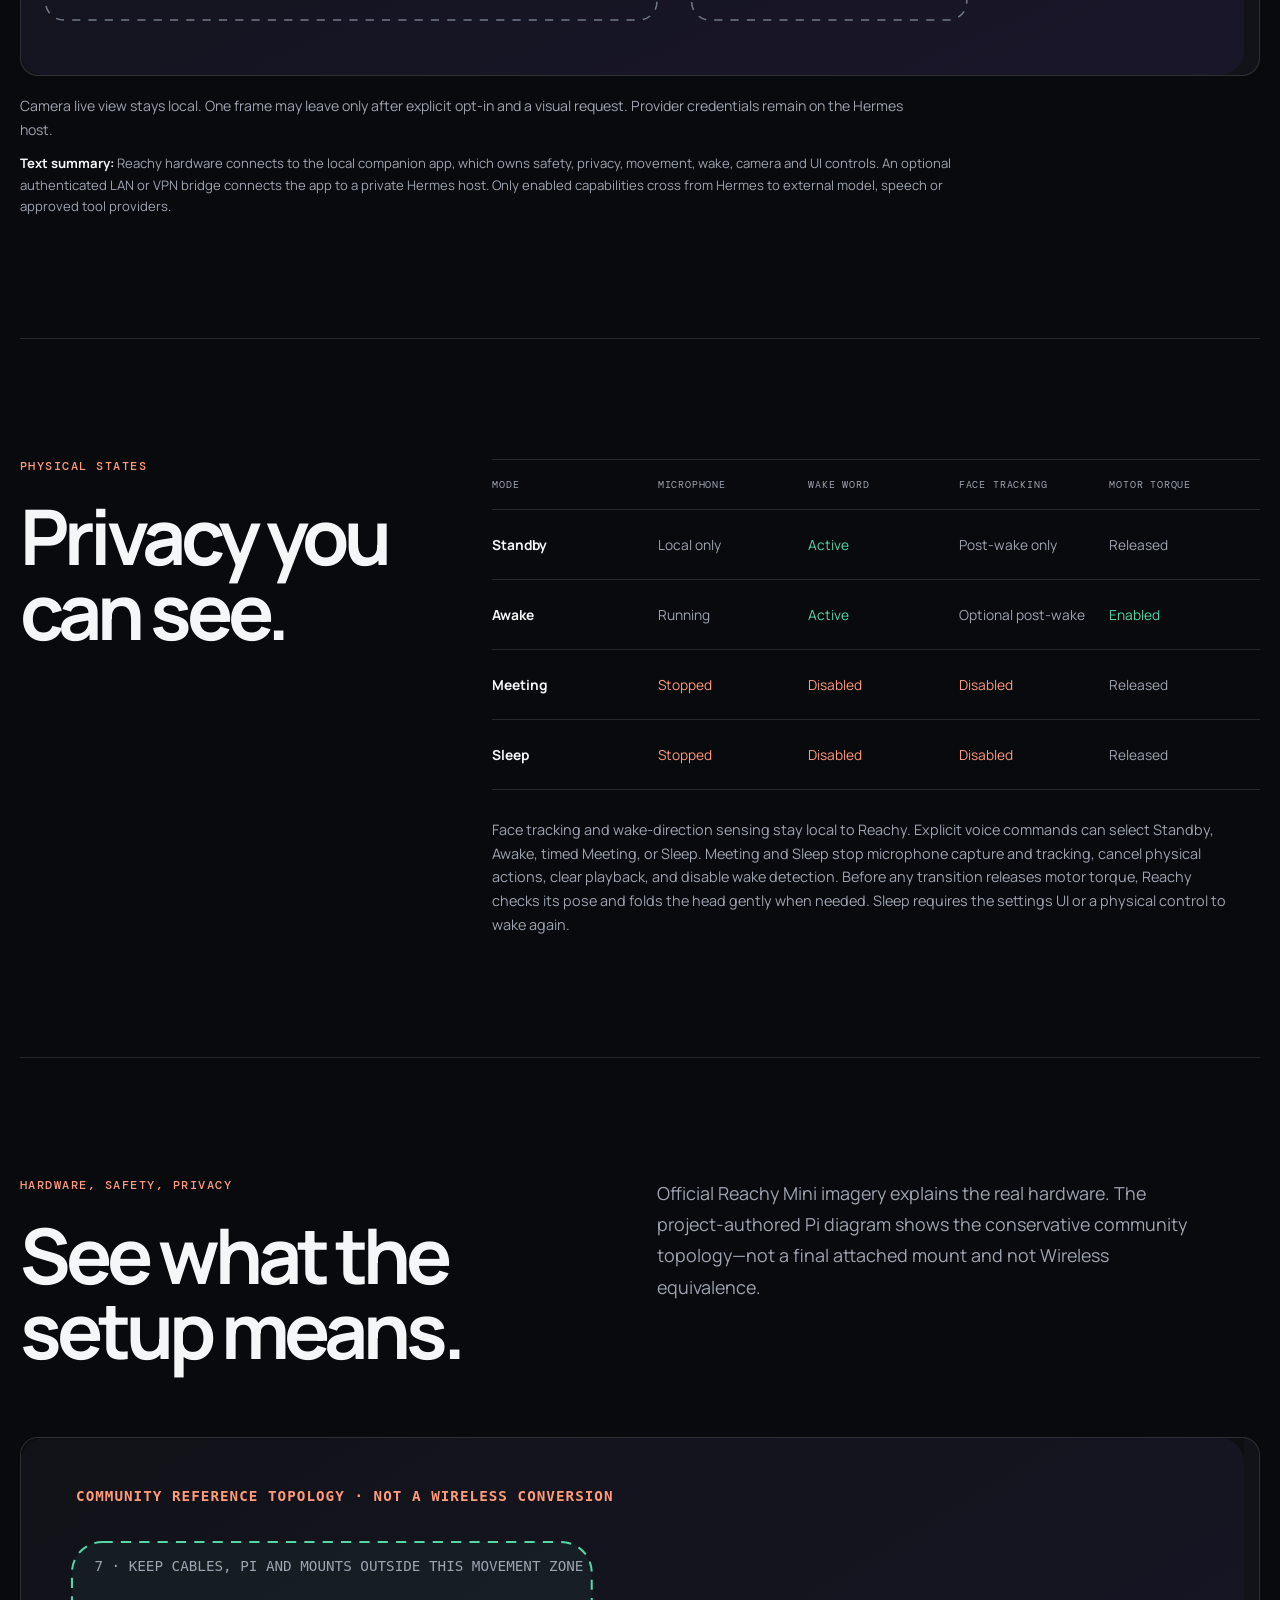
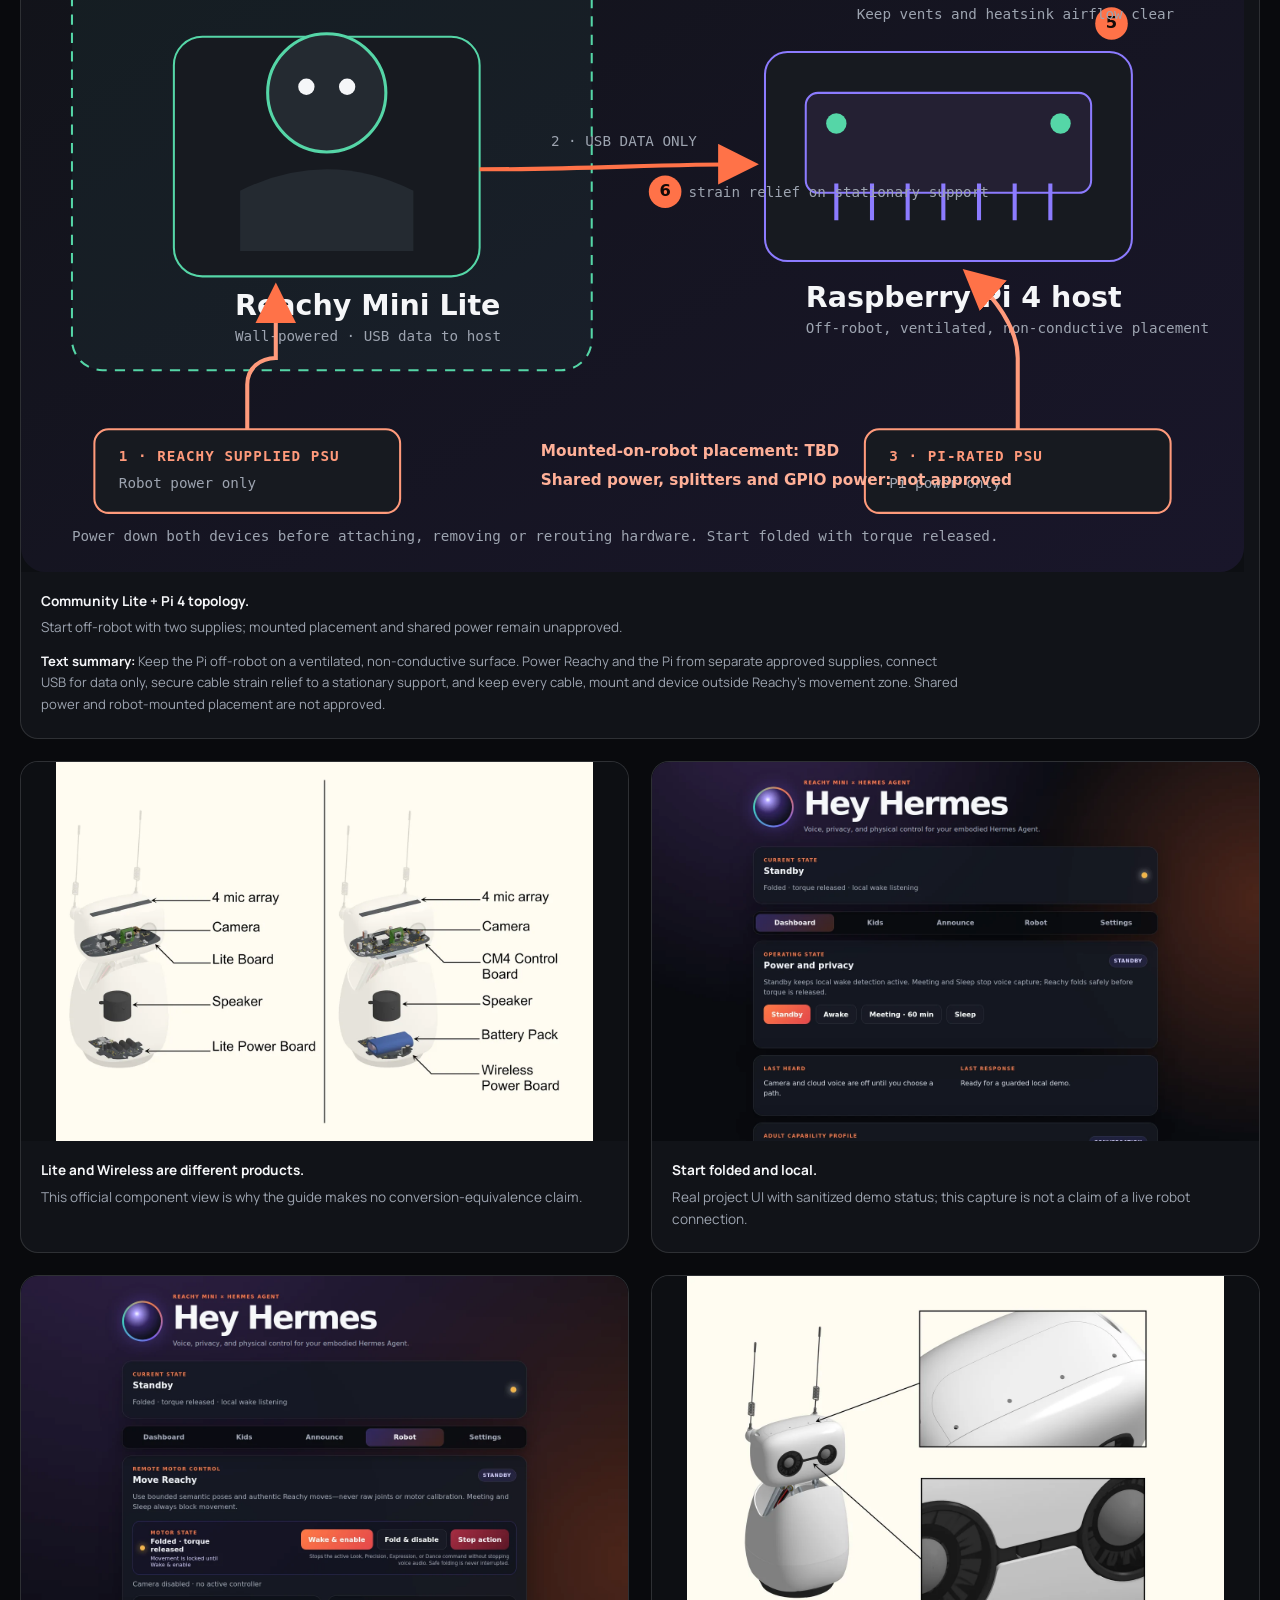
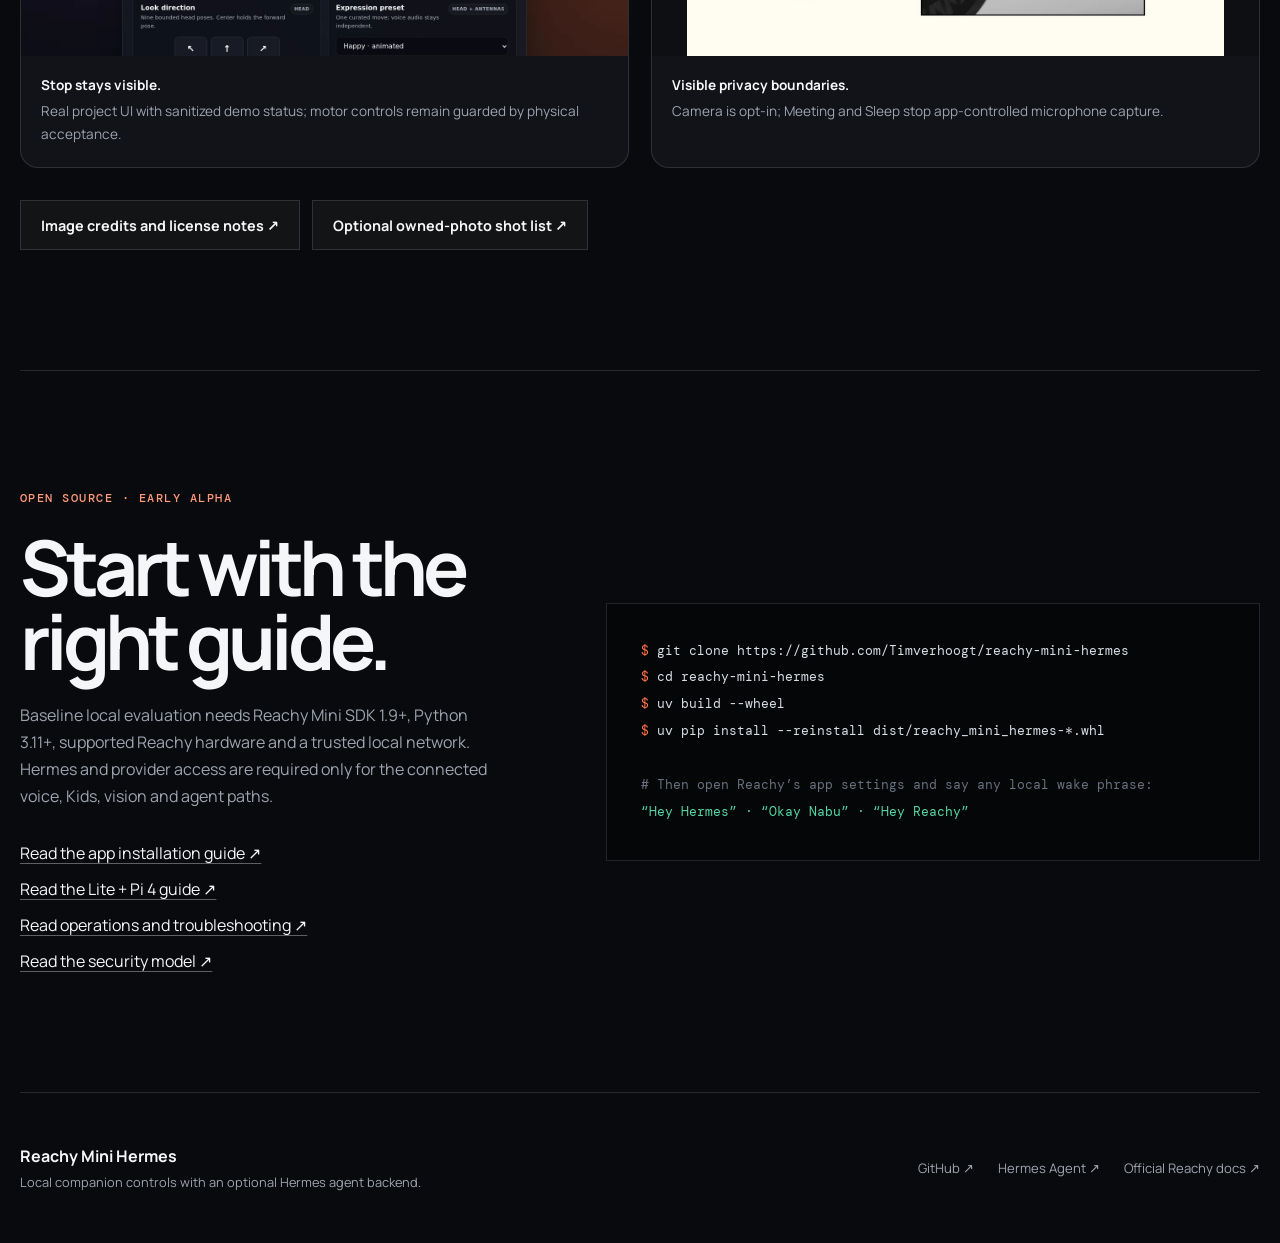
==== commit c47252b6: "fix(docs): keep diagrams readable on mobile" ====
--- a/index.html
+++ b/index.html
@@ -86,8 +86,12 @@
         <p>The app host owns local wake, safety, privacy, movement and camera controls. The optional Hermes host keeps identity, memory, tools and provider credentials. Dashed paths cross into private or external systems.</p>
       </div>
       <figure class="architecture-figure">
-        <img src="docs/assets/architecture.svg" alt="Reachy Mini connects locally to the companion app; an optional authenticated bridge connects to Hermes Agent, which may contact external providers across a separate trust boundary." />
+        <p class="diagram-hint" aria-hidden="true">Swipe horizontally to explore the full-size diagram →</p>
+        <div class="diagram-scroll" role="region" aria-label="Scrollable companion app architecture diagram" tabindex="0">
+          <img src="docs/assets/architecture.svg" alt="Reachy Mini connects locally to the companion app; an optional authenticated bridge connects to Hermes Agent, which may contact external providers across a separate trust boundary." />
+        </div>
         <figcaption>Camera live view stays local. One frame may leave only after explicit opt-in and a visual request. Provider credentials remain on the Hermes host.</figcaption>
+        <p class="diagram-summary"><strong>Text summary:</strong> Reachy hardware connects to the local companion app, which owns safety, privacy, movement, wake, camera and UI controls. An optional authenticated LAN or VPN bridge connects the app to a private Hermes host. Only enabled capabilities cross from Hermes to external model, speech or approved tool providers.</p>
       </figure>
     </section>
 
@@ -114,8 +118,12 @@
       </div>
       <div class="visual-grid">
         <figure class="visual-card visual-card-wide">
-          <img src="docs/assets/lite-pi-overview.svg" alt="Conservative Reachy Mini Lite and Raspberry Pi 4 companion topology with separate power supplies, USB data, ventilation, strain relief and motor-clearance callouts." loading="lazy" />
+          <p class="diagram-hint" aria-hidden="true">Swipe horizontally to explore the full-size diagram →</p>
+          <div class="diagram-scroll" role="region" aria-label="Scrollable Lite and Raspberry Pi 4 topology diagram" tabindex="0">
+            <img src="docs/assets/lite-pi-overview.svg" alt="Conservative Reachy Mini Lite and Raspberry Pi 4 companion topology with separate power supplies, USB data, ventilation, strain relief and motor-clearance callouts." loading="lazy" />
+          </div>
           <figcaption><strong>Community Lite + Pi 4 topology.</strong> Start off-robot with two supplies; mounted placement and shared power remain unapproved.</figcaption>
+          <p class="diagram-summary"><strong>Text summary:</strong> Keep the Pi off-robot on a ventilated, non-conductive surface. Power Reachy and the Pi from separate approved supplies, connect USB for data only, secure cable strain relief to a stationary support, and keep every cable, mount and device outside Reachy's movement zone. Shared power and robot-mounted placement are not approved.</p>
         </figure>
         <figure class="visual-card">
           <img src="docs/assets/reachy-components.webp" width="1400" height="990" alt="Official exploded component comparison of Reachy Mini Lite and Reachy Mini Wireless." loading="lazy" />
--- a/style.css
+++ b/style.css
@@ -149,16 +149,24 @@
 .matrix-wrap tbody td { color: var(--muted); font-size: .86rem; line-height: 1.5; }
 .matrix-wrap tbody tr:last-child > * { border-bottom: 0; }
 .architecture-figure { margin: 70px 0 0; }
-.architecture-figure img { display: block; width: 100%; height: auto; border: 1px solid var(--line); border-radius: 18px; background: var(--surface); }
+.diagram-scroll { overflow-x: auto; overscroll-behavior-inline: contain; scrollbar-gutter: stable; }
+.diagram-scroll:focus-visible { outline: 2px solid var(--orange); outline-offset: 4px; }
+.architecture-figure .diagram-scroll { border: 1px solid var(--line); border-radius: 18px; background: var(--surface); }
+.architecture-figure img { display: block; width: 100%; min-width: 900px; height: auto; }
 .architecture-figure figcaption { max-width: 900px; margin-top: 18px; color: var(--muted); line-height: 1.65; font-size: .88rem; }
+.diagram-hint { display: none; margin: 0 0 10px; color: var(--orange-soft); font-family: var(--mono); font-size: .68rem; letter-spacing: .04em; }
+.diagram-summary { max-width: 960px; margin: 12px 0 0; color: var(--muted); font-size: .82rem; line-height: 1.65; }
+.diagram-summary strong { color: var(--ink); }
 .visuals .hero-actions { margin-top: 32px; }
 .visual-grid { margin-top: 70px; display: grid; grid-template-columns: repeat(2, minmax(0, 1fr)); gap: 22px; }
 .visual-card { margin: 0; overflow: hidden; border: 1px solid var(--line); border-radius: 18px; background: var(--surface); }
 .visual-card-wide { grid-column: 1 / -1; }
 .visual-card img { display: block; width: 100%; height: auto; aspect-ratio: 16 / 10; object-fit: contain; background: #0d0f13; }
 .visual-card-wide img { aspect-ratio: 5 / 3; }
+.visual-card-wide .diagram-scroll img { width: 100%; min-width: 900px; height: auto; aspect-ratio: auto; }
 .visual-card figcaption { padding: 18px 20px 22px; color: var(--muted); font-size: .85rem; line-height: 1.65; }
 .visual-card figcaption strong { display: block; margin-bottom: 4px; color: var(--ink); }
+.visual-card .diagram-summary { padding: 0 20px 22px; margin-top: -10px; }
 
 .capabilities { padding-bottom: 60px; }
 .feature { min-height: 520px; display: grid; grid-template-columns: 80px minmax(320px,.9fr) 1.1fr; gap: 5vw; align-items: center; padding: 80px 0; border-top: 1px solid var(--line); }
@@ -266,6 +274,11 @@
   .matrix-wrap { margin-top: 45px; }
   .matrix-wrap th, .matrix-wrap td { padding: 15px; }
   .architecture-figure { margin-top: 45px; }
+  .diagram-hint { display: block; }
+  .diagram-scroll { scrollbar-color: var(--orange) #20242b; scrollbar-width: thin; }
+  .diagram-scroll::-webkit-scrollbar { height: 10px; }
+  .diagram-scroll::-webkit-scrollbar-track { background: #20242b; }
+  .diagram-scroll::-webkit-scrollbar-thumb { border: 2px solid #20242b; border-radius: 999px; background: var(--orange); }
   .visual-grid { margin-top: 45px; grid-template-columns: 1fr; }
   .visual-card-wide { grid-column: 1; }
   .feature { grid-template-columns: 1fr; gap: 25px; padding: 62px 0; }
